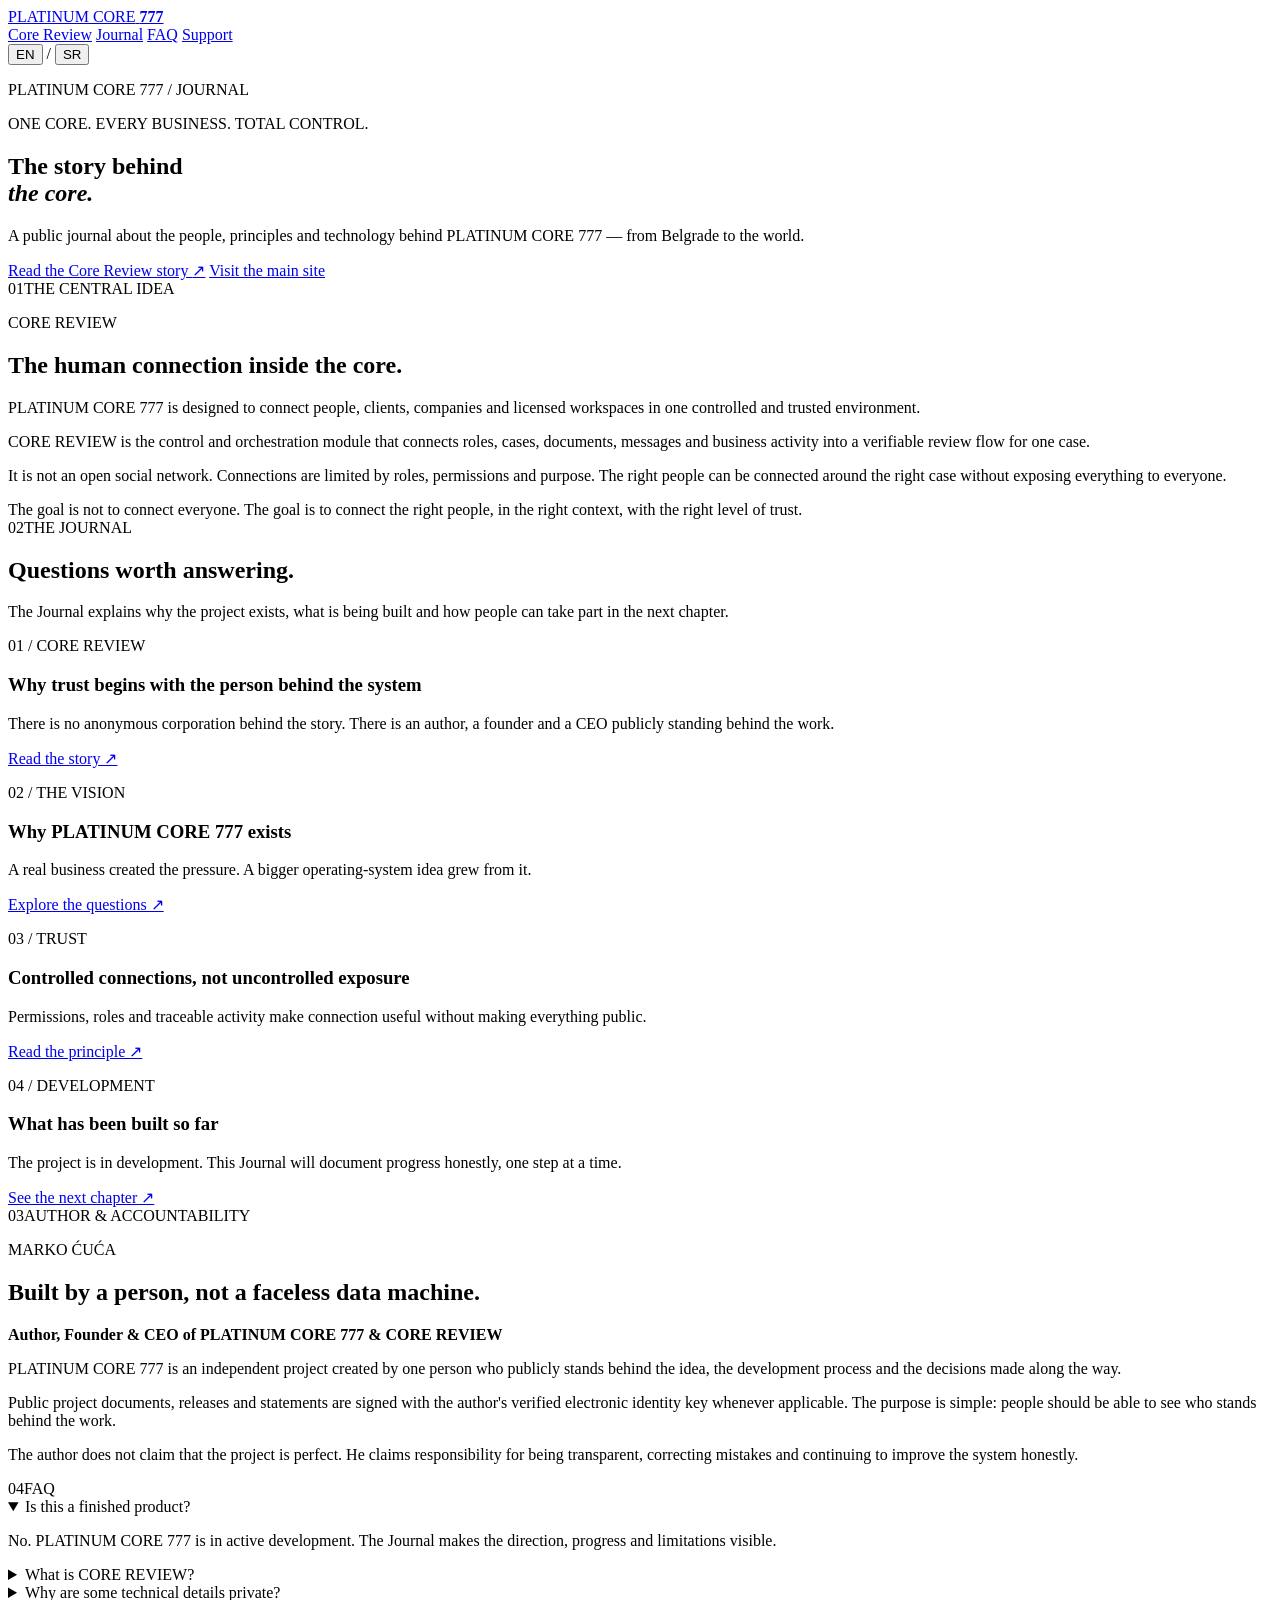
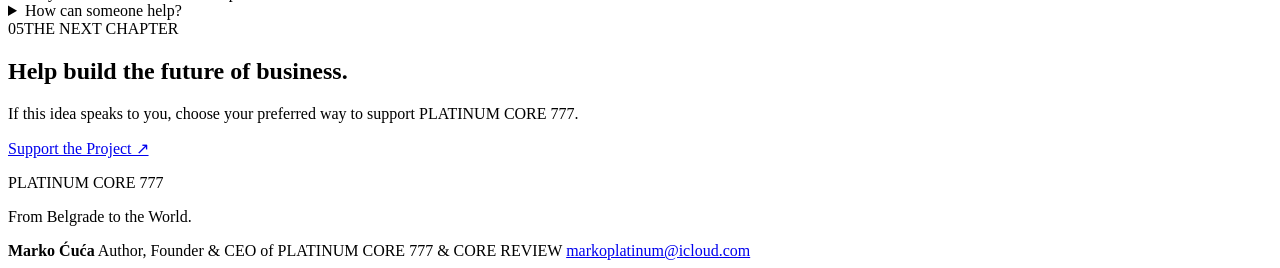
==== index.html @ 372819b1 "Create index.html" ====
<!doctype html>
<html lang="en">
  <head>
    <meta charset="UTF-8" />
    <meta name="viewport" content="width=device-width, initial-scale=1.0" />
    <meta name="theme-color" content="#06132f" />
    <meta name="description" content="The PLATINUM CORE 777 Journal — the story of CORE REVIEW, trusted connections and one independent author building a different kind of business software." />
    <title>PLATINUM CORE 777 Journal</title>
    <link rel="stylesheet" href="styles.css" />
    <script src="script.js" defer></script>
  </head>
  <body>
    <div class="grain" aria-hidden="true"></div>
    <header class="site-header">
      <a class="brand" href="https://platinumcore777.com/" aria-label="PLATINUM CORE 777 home">
        <span>PLATINUM CORE</span>
        <strong>777</strong>
      </a>
      <nav class="nav" aria-label="Journal navigation">
        <a href="#core-review" data-i18n="navCore">Core Review</a>
        <a href="#journal" data-i18n="navJournal">Journal</a>
        <a href="#faq" data-i18n="navFaq">FAQ</a>
        <a class="nav-support" href="https://platinumcore777.com/#support" data-i18n="navSupport">Support</a>
      </nav>
      <div class="language-switch" role="group" aria-label="Language">
        <button class="lang is-active" type="button" data-language="en" aria-pressed="true">EN</button>
        <span>/</span>
        <button class="lang" type="button" data-language="sr" aria-pressed="false">SR</button>
      </div>
    </header>

    <main>
      <section class="hero shell">
        <p class="eyebrow">PLATINUM CORE 777 / JOURNAL</p>
        <p class="status">ONE CORE. EVERY BUSINESS. TOTAL CONTROL.</p>
        <h1 data-i18n="heroTitle">The story behind<br /><em>the core.</em></h1>
        <p class="hero-copy" data-i18n="heroCopy">
          A public journal about the people, principles and technology behind PLATINUM CORE 777 — from Belgrade to the world.
        </p>
        <div class="hero-actions">
          <a class="button button-primary" href="#core-review" data-i18n="heroButton">Read the Core Review story <span>↗</span></a>
          <a class="button button-ghost" href="https://platinumcore777.com/" data-i18n="homeButton">Visit the main site</a>
        </div>
      </section>

      <section id="core-review" class="feature shell">
        <div class="section-label"><span>01</span><i></i><span data-i18n="featureLabel">THE CENTRAL IDEA</span></div>
        <div class="feature-grid">
          <div>
            <p class="kicker">CORE REVIEW</p>
            <h2 data-i18n="featureTitle">The human connection inside the core.</h2>
          </div>
          <div class="feature-copy" data-i18n-html="featureBody">
            <p>PLATINUM CORE 777 is designed to connect people, clients, companies and licensed workspaces in one controlled and trusted environment.</p>
            <p>CORE REVIEW is the control and orchestration module that connects roles, cases, documents, messages and business activity into a verifiable review flow for one case.</p>
            <p>It is not an open social network. Connections are limited by roles, permissions and purpose. The right people can be connected around the right case without exposing everything to everyone.</p>
          </div>
        </div>
        <div class="feature-quote" data-i18n="featureQuote">The goal is not to connect everyone. The goal is to connect the right people, in the right context, with the right level of trust.</div>
      </section>

      <section id="journal" class="journal shell">
        <div class="section-heading">
          <div class="section-label"><span>02</span><i></i><span data-i18n="journalLabel">THE JOURNAL</span></div>
          <h2 data-i18n="journalTitle">Questions worth answering.</h2>
          <p data-i18n="journalIntro">The Journal explains why the project exists, what is being built and how people can take part in the next chapter.</p>
        </div>
        <div class="article-grid">
          <article class="article-card article-card-featured">
            <p class="card-number">01 / CORE REVIEW</p>
            <h3 data-i18n="article1Title">Why trust begins with the person behind the system</h3>
            <p data-i18n="article1Copy">There is no anonymous corporation behind the story. There is an author, a founder and a CEO publicly standing behind the work.</p>
            <a href="#accountability" data-i18n="readArticle">Read the story ↗</a>
          </article>
          <article class="article-card">
            <p class="card-number">02 / THE VISION</p>
            <h3 data-i18n="article2Title">Why PLATINUM CORE 777 exists</h3>
            <p data-i18n="article2Copy">A real business created the pressure. A bigger operating-system idea grew from it.</p>
            <a href="#faq" data-i18n="readMore">Explore the questions ↗</a>
          </article>
          <article class="article-card">
            <p class="card-number">03 / TRUST</p>
            <h3 data-i18n="article3Title">Controlled connections, not uncontrolled exposure</h3>
            <p data-i18n="article3Copy">Permissions, roles and traceable activity make connection useful without making everything public.</p>
            <a href="#core-review" data-i18n="readMore">Read the principle ↗</a>
          </article>
          <article class="article-card">
            <p class="card-number">04 / DEVELOPMENT</p>
            <h3 data-i18n="article4Title">What has been built so far</h3>
            <p data-i18n="article4Copy">The project is in development. This Journal will document progress honestly, one step at a time.</p>
            <a href="#support" data-i18n="readMore">See the next chapter ↗</a>
          </article>
        </div>
      </section>

      <section id="accountability" class="accountability shell">
        <div class="section-label"><span>03</span><i></i><span data-i18n="accountabilityLabel">AUTHOR &amp; ACCOUNTABILITY</span></div>
        <div class="accountability-grid">
          <div>
            <p class="kicker">MARKO ĆUĆA</p>
            <h2 data-i18n="accountabilityTitle">Built by a person, not a faceless data machine.</h2>
          </div>
          <div class="accountability-copy" data-i18n-html="accountabilityBody">
            <p><strong>Author, Founder &amp; CEO of PLATINUM CORE 777 &amp; CORE REVIEW</strong></p>
            <p>PLATINUM CORE 777 is an independent project created by one person who publicly stands behind the idea, the development process and the decisions made along the way.</p>
            <p>Public project documents, releases and statements are signed with the author's verified electronic identity key whenever applicable. The purpose is simple: people should be able to see who stands behind the work.</p>
            <p>The author does not claim that the project is perfect. He claims responsibility for being transparent, correcting mistakes and continuing to improve the system honestly.</p>
          </div>
        </div>
      </section>

      <section id="faq" class="faq shell">
        <div class="section-label"><span>04</span><i></i><span>FAQ</span></div>
        <div class="faq-list">
          <details open><summary data-i18n="faq1Q">Is this a finished product?</summary><p data-i18n="faq1A">No. PLATINUM CORE 777 is in active development. The Journal makes the direction, progress and limitations visible.</p></details>
          <details><summary data-i18n="faq2Q">What is CORE REVIEW?</summary><p data-i18n="faq2A">CORE REVIEW is the control and orchestration module that connects people, roles, cases, documents, messages and evidence into a verifiable review flow.</p></details>
          <details><summary data-i18n="faq3Q">Why are some technical details private?</summary><p data-i18n="faq3A">The public story explains the purpose and principles. Sensitive architecture, code and security details are shared only when it is responsible to do so.</p></details>
          <details><summary data-i18n="faq4Q">How can someone help?</summary><p data-i18n="faq4A">People can share the story, offer technical or strategic support, suggest a pilot, contact the author or support the next stage of development.</p></details>
        </div>
      </section>

      <section id="support" class="support shell">
        <div class="support-panel">
          <div class="section-label"><span>05</span><i></i><span data-i18n="supportLabel">THE NEXT CHAPTER</span></div>
          <h2 data-i18n="supportTitle">Help build the future of business.</h2>
          <p data-i18n="supportCopy">If this idea speaks to you, choose your preferred way to support PLATINUM CORE 777.</p>
          <a class="button button-primary" href="https://platinumcore777.com/#support" data-i18n="supportButton">Support the Project ↗</a>
        </div>
      </section>
    </main>

    <footer class="footer shell">
      <div>
        <p class="footer-brand">PLATINUM CORE 777</p>
        <p data-i18n="footerLine">From Belgrade to the World.</p>
      </div>
      <div class="footer-author">
        <strong>Marko Ćuća</strong>
        <span>Author, Founder &amp; CEO of PLATINUM CORE 777 &amp; CORE REVIEW</span>
        <a href="mailto:markoplatinum@icloud.com">markoplatinum@icloud.com</a>
      </div>
    </footer>
  </body>
</html>
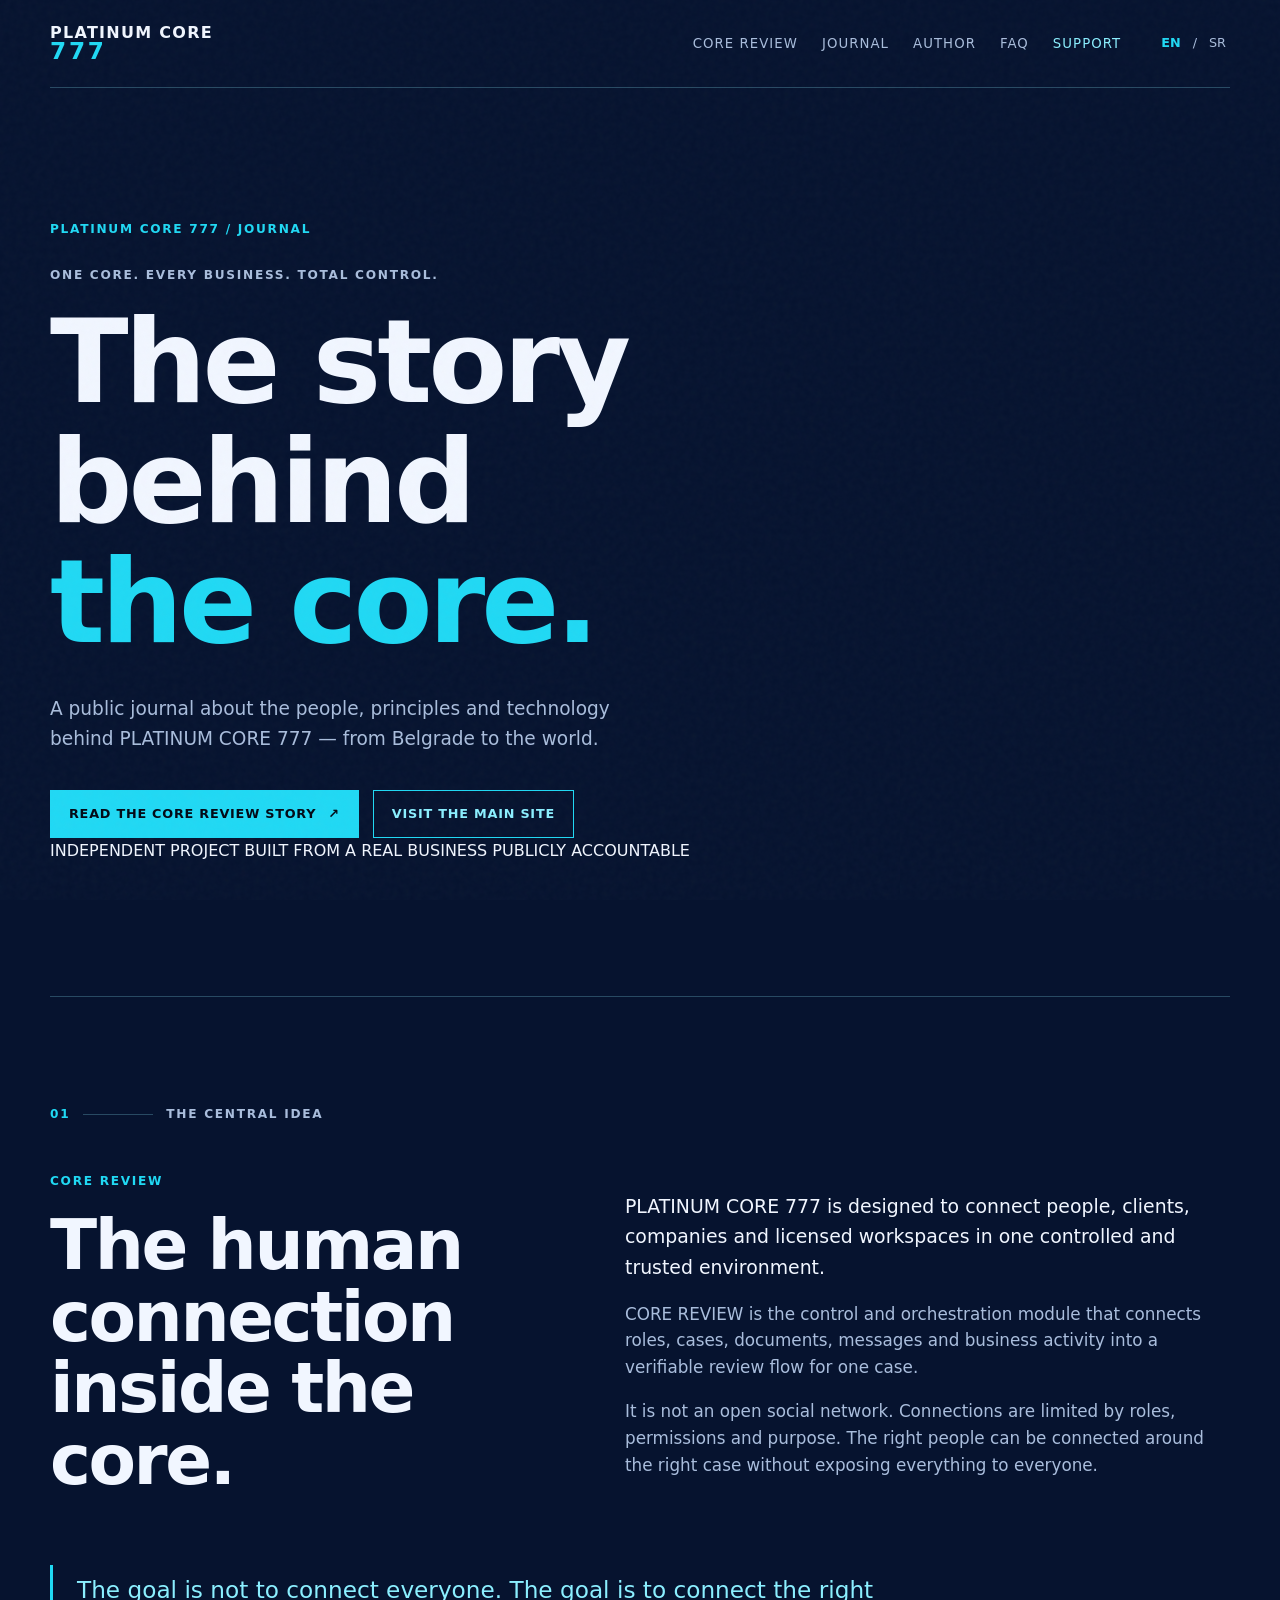
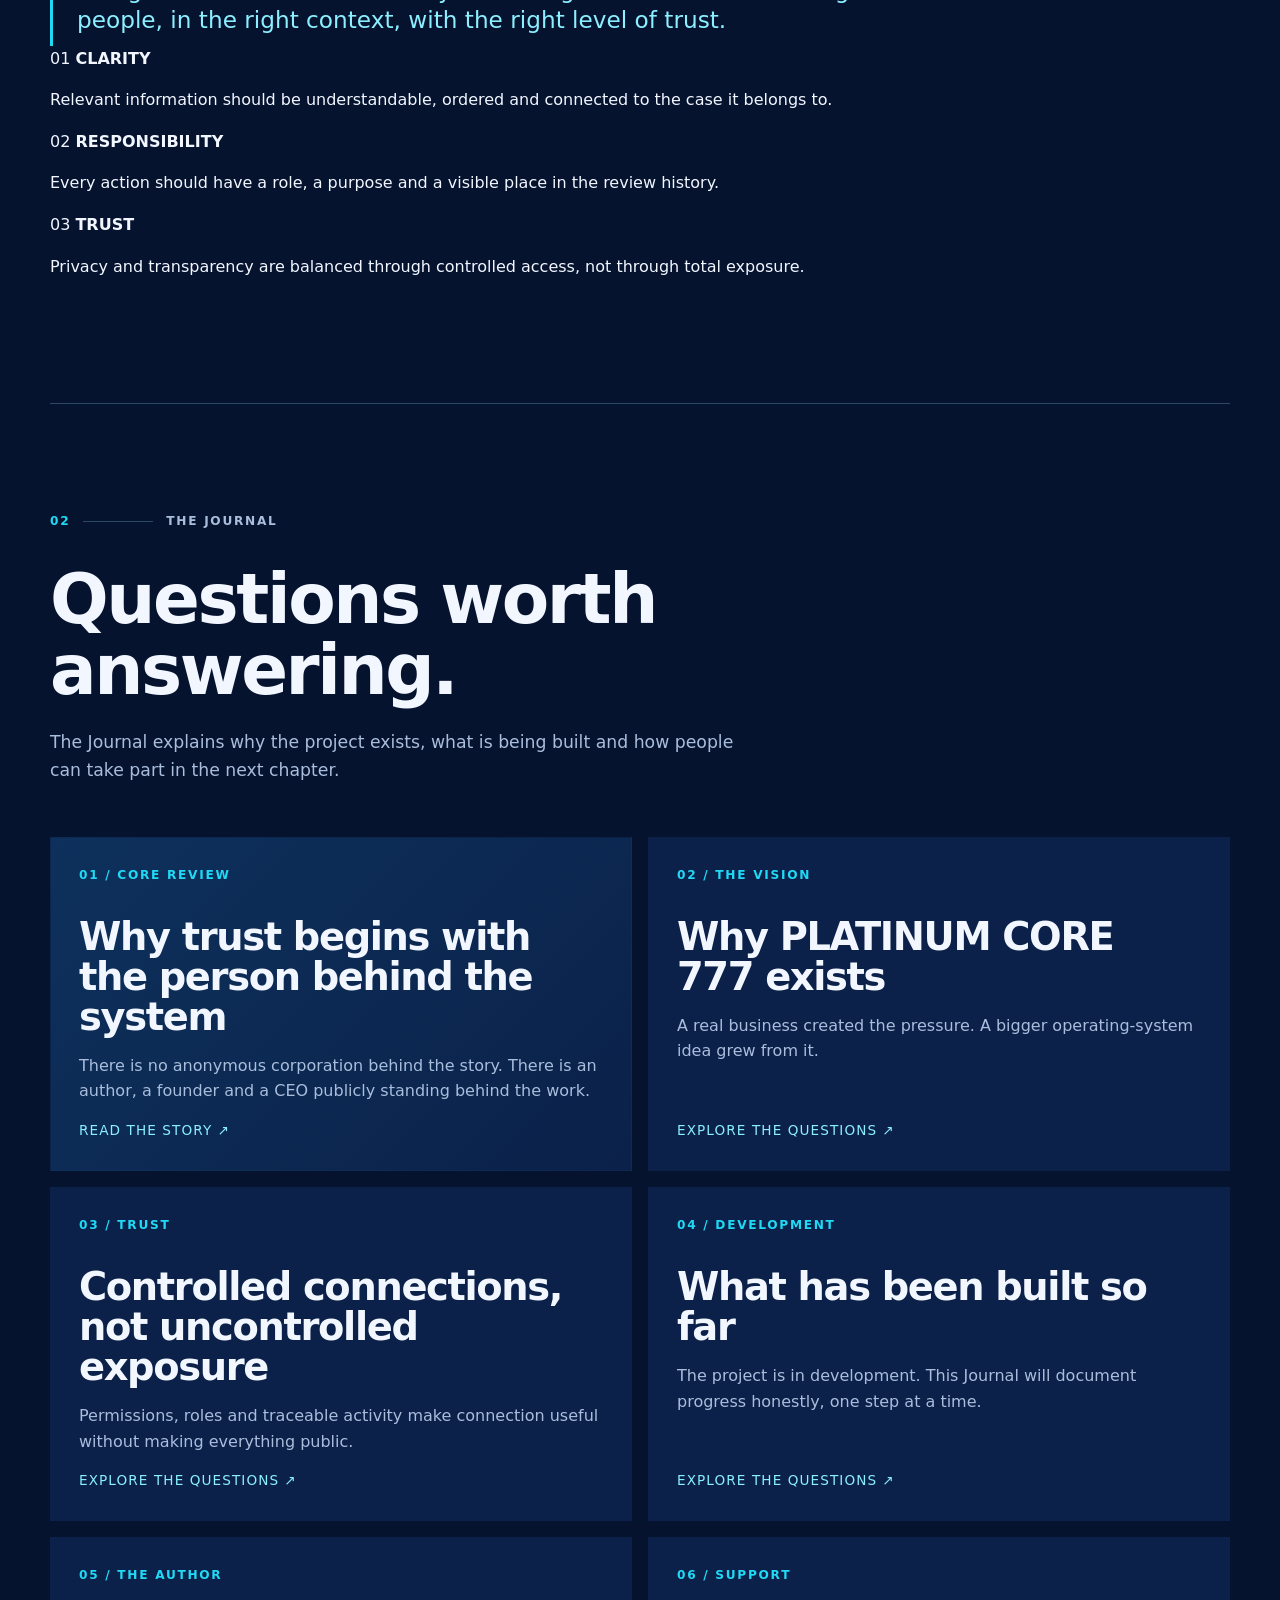
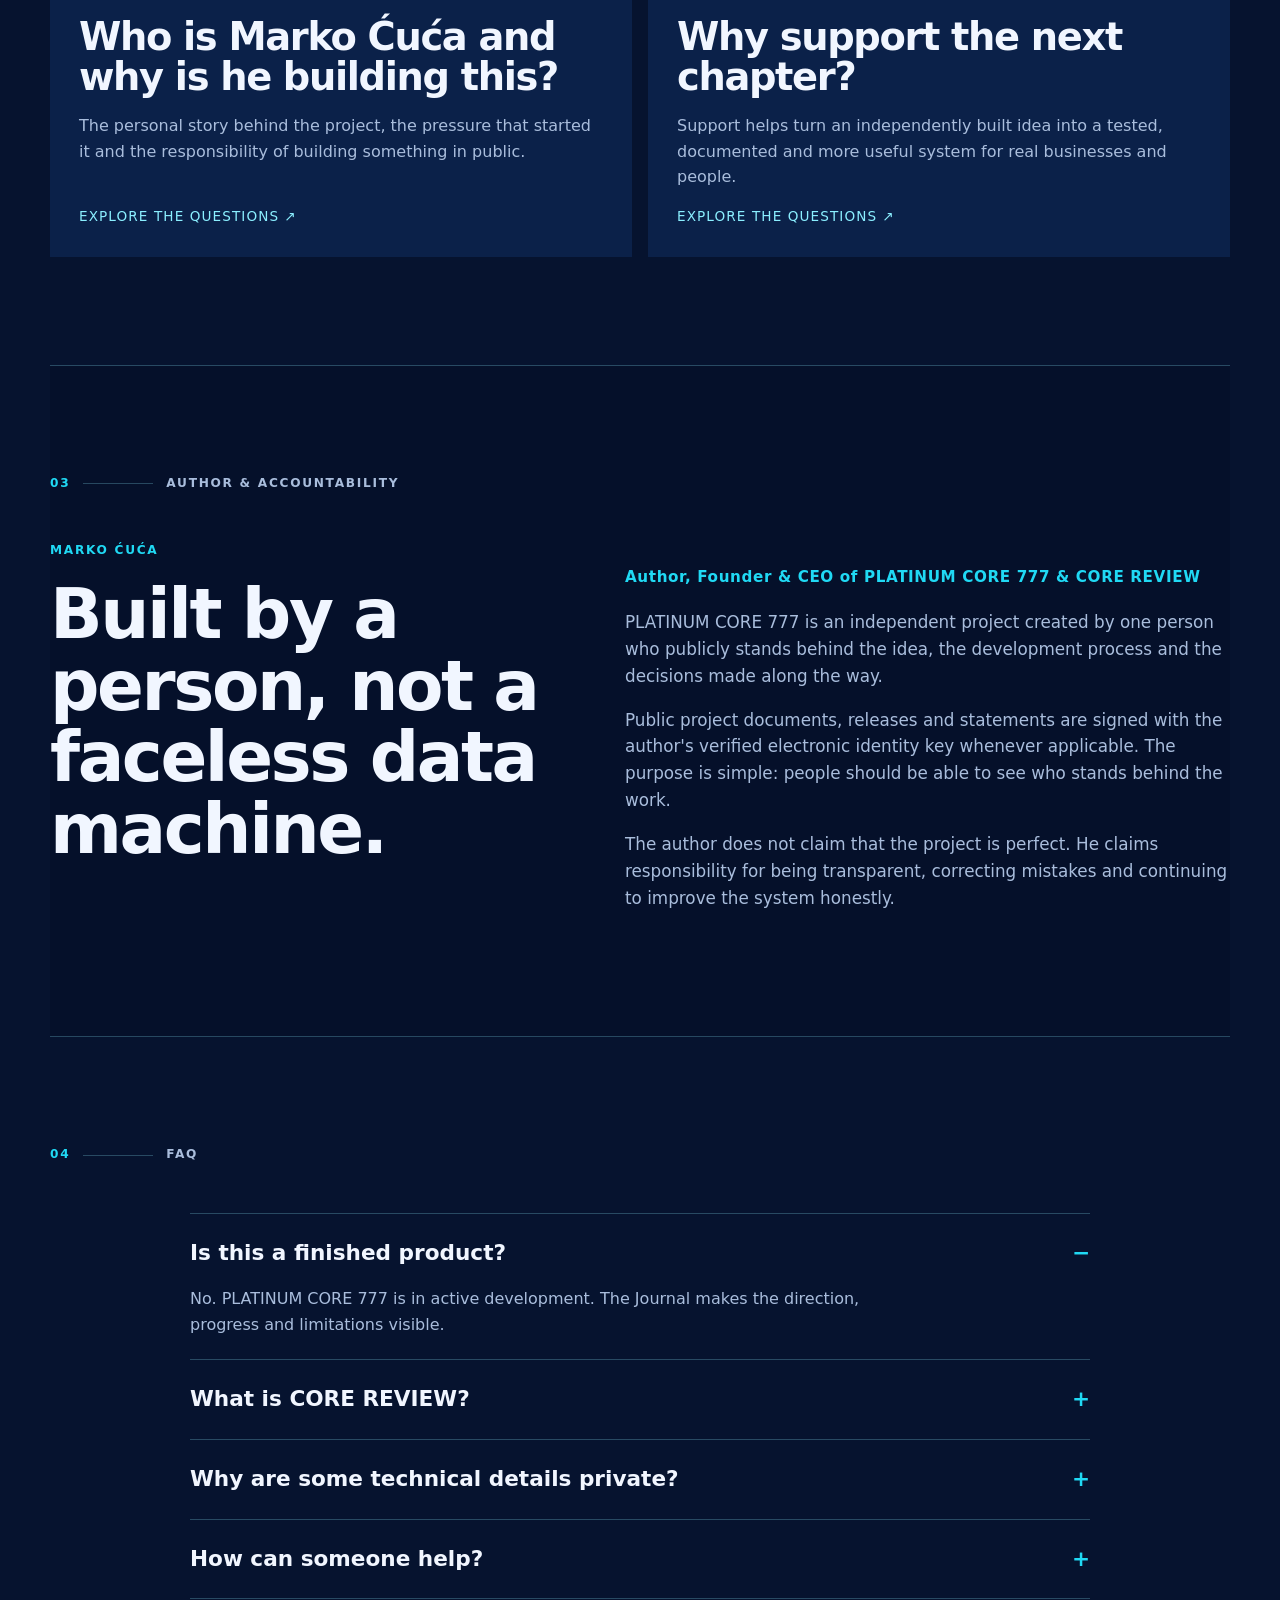
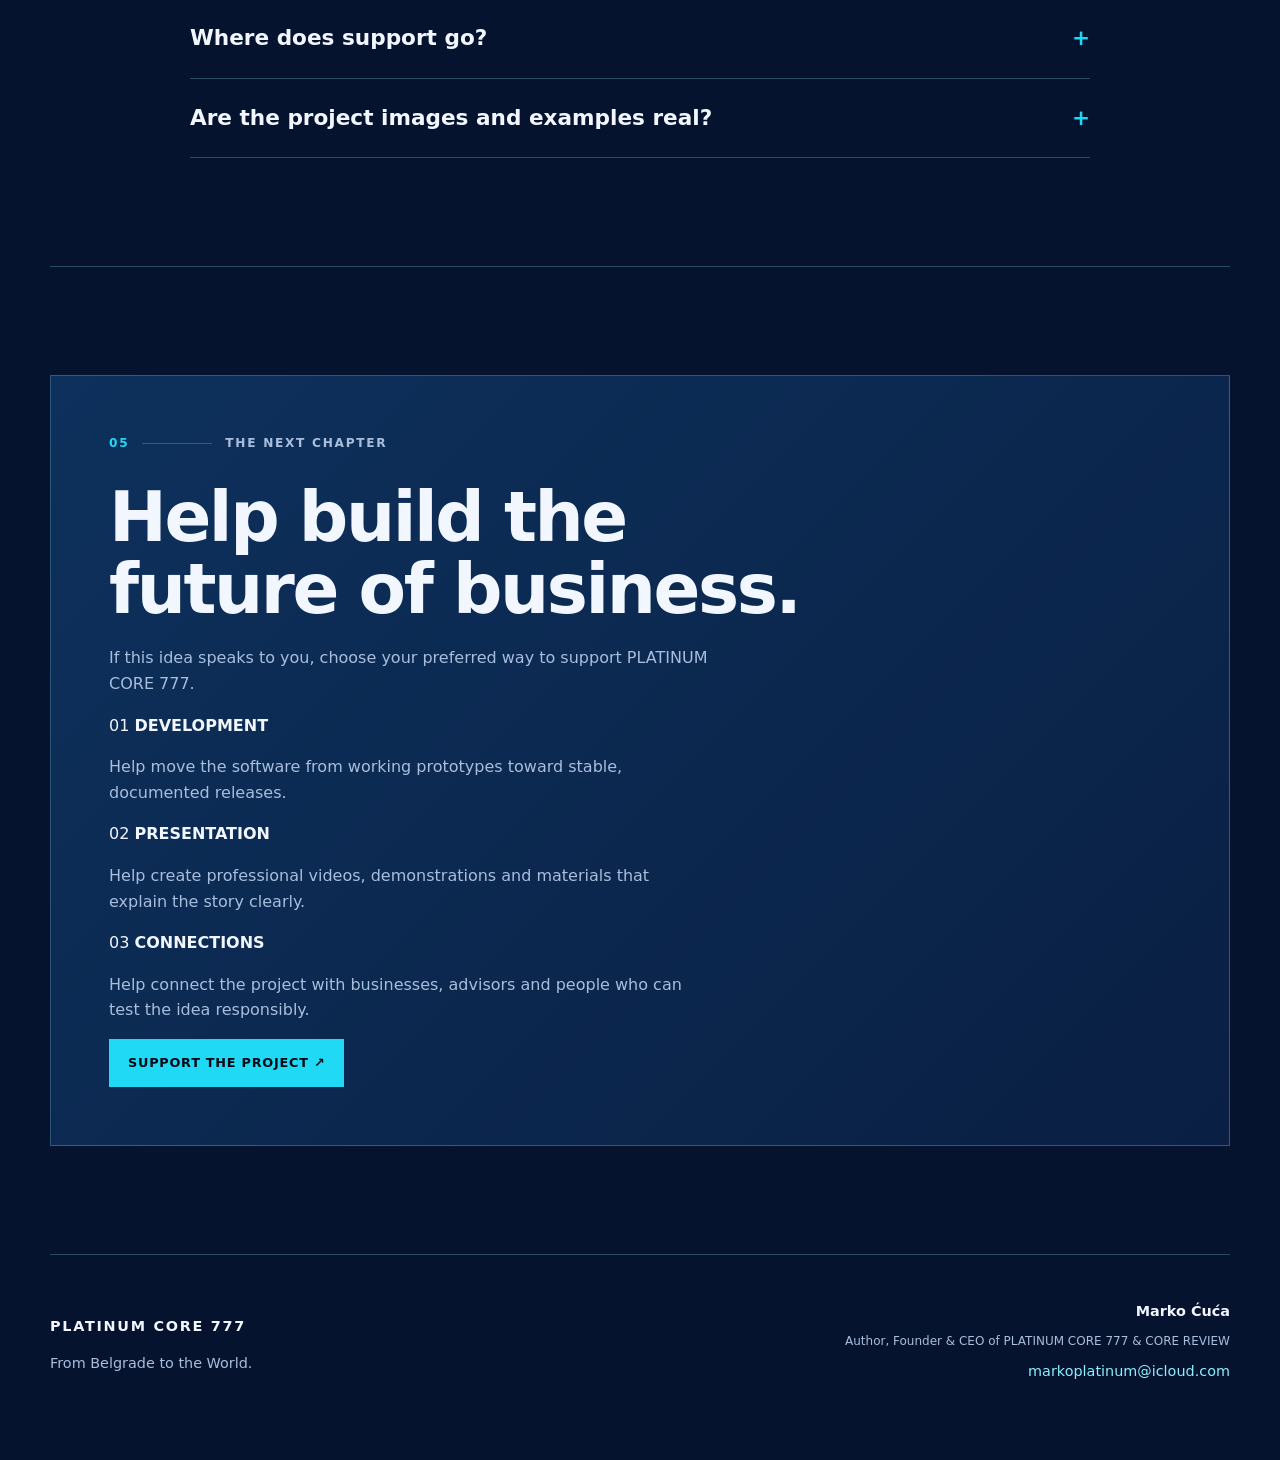
==== commit 11770cbc: "Expand Journal structure and project storytelling" ====
--- a/index.html
+++ b/index.html
@@ -19,6 +19,7 @@
       <nav class="nav" aria-label="Journal navigation">
         <a href="#core-review" data-i18n="navCore">Core Review</a>
         <a href="#journal" data-i18n="navJournal">Journal</a>
+        <a href="#accountability" data-i18n="navAuthor">Author</a>
         <a href="#faq" data-i18n="navFaq">FAQ</a>
         <a class="nav-support" href="https://platinumcore777.com/#support" data-i18n="navSupport">Support</a>
       </nav>
@@ -35,11 +36,16 @@
         <p class="status">ONE CORE. EVERY BUSINESS. TOTAL CONTROL.</p>
         <h1 data-i18n="heroTitle">The story behind<br /><em>the core.</em></h1>
         <p class="hero-copy" data-i18n="heroCopy">
-          A public journal about the people, principles and technology behind PLATINUM CORE 777 — from Belgrade to the world.
+          A public journal about the people, principles and technology behind PLATINUM CORE 777 — why CORE REVIEW exists, who stands behind it, what has been built and how the next chapter can be supported.
         </p>
         <div class="hero-actions">
           <a class="button button-primary" href="#core-review" data-i18n="heroButton">Read the Core Review story <span>↗</span></a>
           <a class="button button-ghost" href="https://platinumcore777.com/" data-i18n="homeButton">Visit the main site</a>
+        </div>
+        <div class="hero-facts" aria-label="Project facts">
+          <span data-i18n="heroFact1">INDEPENDENT PROJECT</span>
+          <span data-i18n="heroFact2">BUILT FROM A REAL BUSINESS</span>
+          <span data-i18n="heroFact3">PUBLICLY ACCOUNTABLE</span>
         </div>
       </section>
 
@@ -51,12 +57,30 @@
             <h2 data-i18n="featureTitle">The human connection inside the core.</h2>
           </div>
           <div class="feature-copy" data-i18n-html="featureBody">
-            <p>PLATINUM CORE 777 is designed to connect people, clients, companies and licensed workspaces in one controlled and trusted environment.</p>
-            <p>CORE REVIEW is the control and orchestration module that connects roles, cases, documents, messages and business activity into a verifiable review flow for one case.</p>
-            <p>It is not an open social network. Connections are limited by roles, permissions and purpose. The right people can be connected around the right case without exposing everything to everyone.</p>
+            <p>PLATINUM CORE 777 is a modular business operating-system concept designed to connect people, clients, companies and licensed workspaces in one controlled and trusted environment.</p>
+            <p>CORE REVIEW is the control and orchestration layer inside that idea. It brings the people, roles, case history, documents, messages, decisions and business activity belonging to one matter into a structured review flow.</p>
+            <p>The purpose is practical: reduce scattered information, make responsibility visible, protect sensitive access and give the right people a shared understanding of what is happening.</p>
+            <p>It is not an open social network and it is not built around exposing everything to everyone. Connections are limited by role, permission and purpose, so trust can grow from context instead of guesswork.</p>
           </div>
         </div>
         <div class="feature-quote" data-i18n="featureQuote">The goal is not to connect everyone. The goal is to connect the right people, in the right context, with the right level of trust.</div>
+        <div class="principles-grid">
+          <article class="principle-card">
+            <span>01</span>
+            <strong data-i18n="principle1Title">CLARITY</strong>
+            <p data-i18n="principle1Copy">Relevant information should be understandable, ordered and connected to the case it belongs to.</p>
+          </article>
+          <article class="principle-card">
+            <span>02</span>
+            <strong data-i18n="principle2Title">RESPONSIBILITY</strong>
+            <p data-i18n="principle2Copy">Every action should have a role, a purpose and a visible place in the review history.</p>
+          </article>
+          <article class="principle-card">
+            <span>03</span>
+            <strong data-i18n="principle3Title">TRUST</strong>
+            <p data-i18n="principle3Copy">Privacy and transparency are balanced through controlled access, not through total exposure.</p>
+          </article>
+        </div>
       </section>
 
       <section id="journal" class="journal shell">
@@ -75,20 +99,32 @@
           <article class="article-card">
             <p class="card-number">02 / THE VISION</p>
             <h3 data-i18n="article2Title">Why PLATINUM CORE 777 exists</h3>
-            <p data-i18n="article2Copy">A real business created the pressure. A bigger operating-system idea grew from it.</p>
-            <a href="#faq" data-i18n="readMore">Explore the questions ↗</a>
+            <p data-i18n="article2Copy">A real business created the pressure. A bigger operating-system idea grew from it and is now being developed step by step.</p>
+            <a href="#core-review" data-i18n="readMore">Explore the questions ↗</a>
           </article>
           <article class="article-card">
             <p class="card-number">03 / TRUST</p>
             <h3 data-i18n="article3Title">Controlled connections, not uncontrolled exposure</h3>
-            <p data-i18n="article3Copy">Permissions, roles and traceable activity make connection useful without making everything public.</p>
+            <p data-i18n="article3Copy">Permissions, roles and traceable activity make connection useful without making everything public or careless.</p>
             <a href="#core-review" data-i18n="readMore">Read the principle ↗</a>
           </article>
           <article class="article-card">
             <p class="card-number">04 / DEVELOPMENT</p>
             <h3 data-i18n="article4Title">What has been built so far</h3>
-            <p data-i18n="article4Copy">The project is in development. This Journal will document progress honestly, one step at a time.</p>
+            <p data-i18n="article4Copy">The project is in active development. This Journal records the direction, prototypes, lessons and next decisions honestly.</p>
             <a href="#support" data-i18n="readMore">See the next chapter ↗</a>
+          </article>
+          <article class="article-card">
+            <p class="card-number">05 / THE AUTHOR</p>
+            <h3 data-i18n="article5Title">Who is Marko Ćuća and why is he building this?</h3>
+            <p data-i18n="article5Copy">The personal story behind the project, the pressure that started it and the responsibility of building something in public.</p>
+            <a href="#accountability" data-i18n="readMore">Meet the author ↗</a>
+          </article>
+          <article class="article-card">
+            <p class="card-number">06 / SUPPORT</p>
+            <h3 data-i18n="article6Title">Why support the next chapter?</h3>
+            <p data-i18n="article6Copy">Support helps turn an independently built idea into a tested, documented and more useful system for real businesses and people.</p>
+            <a href="#support" data-i18n="readMore">See how to help ↗</a>
           </article>
         </div>
       </section>
@@ -102,8 +138,9 @@
           </div>
           <div class="accountability-copy" data-i18n-html="accountabilityBody">
             <p><strong>Author, Founder &amp; CEO of PLATINUM CORE 777 &amp; CORE REVIEW</strong></p>
-            <p>PLATINUM CORE 777 is an independent project created by one person who publicly stands behind the idea, the development process and the decisions made along the way.</p>
-            <p>Public project documents, releases and statements are signed with the author's verified electronic identity key whenever applicable. The purpose is simple: people should be able to see who stands behind the work.</p>
+            <p>PLATINUM CORE 777 is an independent project created by Marko Ćuća from Belgrade. It began with the pressure of a real business, real operational problems and the need to find a clearer way to organize people, work and responsibility.</p>
+            <p>The project is not presented as the work of a large anonymous corporation. The author is visible, reachable and publicly connected to the idea, the development process, the mistakes and the decisions made along the way.</p>
+            <p>Public documents, releases and statements are signed with the author's verified electronic identity key whenever applicable. That is part of the principle: people should be able to see who stands behind the work and how seriously that responsibility is taken.</p>
             <p>The author does not claim that the project is perfect. He claims responsibility for being transparent, correcting mistakes and continuing to improve the system honestly.</p>
           </div>
         </div>
@@ -116,6 +153,8 @@
           <details><summary data-i18n="faq2Q">What is CORE REVIEW?</summary><p data-i18n="faq2A">CORE REVIEW is the control and orchestration module that connects people, roles, cases, documents, messages and evidence into a verifiable review flow.</p></details>
           <details><summary data-i18n="faq3Q">Why are some technical details private?</summary><p data-i18n="faq3A">The public story explains the purpose and principles. Sensitive architecture, code and security details are shared only when it is responsible to do so.</p></details>
           <details><summary data-i18n="faq4Q">How can someone help?</summary><p data-i18n="faq4A">People can share the story, offer technical or strategic support, suggest a pilot, contact the author or support the next stage of development.</p></details>
+          <details><summary data-i18n="faq5Q">Where does support go?</summary><p data-i18n="faq5A">Support is intended for development time, testing, documentation, professional presentation materials, infrastructure and the practical work required to move the project from prototypes toward reliable releases.</p></details>
+          <details><summary data-i18n="faq6Q">Are the project images and examples real?</summary><p data-i18n="faq6A">The project story is based on real work and a real business. Some early presentation images are AI visualisations used to communicate the idea while resources for professional production are still being built.</p></details>
         </div>
       </section>
 
@@ -123,7 +162,24 @@
         <div class="support-panel">
           <div class="section-label"><span>05</span><i></i><span data-i18n="supportLabel">THE NEXT CHAPTER</span></div>
           <h2 data-i18n="supportTitle">Help build the future of business.</h2>
-          <p data-i18n="supportCopy">If this idea speaks to you, choose your preferred way to support PLATINUM CORE 777.</p>
+          <p data-i18n="supportCopy">If this idea speaks to you, support does not have to mean only money. It can be a conversation, a useful introduction, a pilot opportunity, technical knowledge, strategic advice or help sharing the story with the right people.</p>
+          <div class="support-grid">
+            <div class="support-point">
+              <span>01</span>
+              <strong data-i18n="supportPoint1Title">DEVELOPMENT</strong>
+              <p data-i18n="supportPoint1Copy">Help move the software from working prototypes toward stable, documented releases.</p>
+            </div>
+            <div class="support-point">
+              <span>02</span>
+              <strong data-i18n="supportPoint2Title">PRESENTATION</strong>
+              <p data-i18n="supportPoint2Copy">Help create professional videos, demonstrations and materials that explain the story clearly.</p>
+            </div>
+            <div class="support-point">
+              <span>03</span>
+              <strong data-i18n="supportPoint3Title">CONNECTIONS</strong>
+              <p data-i18n="supportPoint3Copy">Help connect the project with businesses, advisors and people who can test the idea responsibly.</p>
+            </div>
+          </div>
           <a class="button button-primary" href="https://platinumcore777.com/#support" data-i18n="supportButton">Support the Project ↗</a>
         </div>
       </section>
--- a/styles.css
+++ b/styles.css
@@ -0,0 +1,93 @@
+:root {
+  --navy: #06132f;
+  --navy-deep: #020916;
+  --panel: #0b2149;
+  --panel-soft: #0d2854;
+  --cyan: #20d9f4;
+  --cyan-soft: #8befff;
+  --text: #f1f6ff;
+  --muted: #a9bddc;
+  --line: rgba(139, 239, 255, 0.25);
+  --pink: #f06cff;
+}
+
+* { box-sizing: border-box; }
+html { scroll-behavior: smooth; }
+body { margin: 0; color: var(--text); background: var(--navy); font-family: Inter, ui-sans-serif, system-ui, -apple-system, BlinkMacSystemFont, "Segoe UI", sans-serif; line-height: 1.6; }
+a { color: inherit; text-decoration: none; }
+.grain { position: fixed; inset: 0; pointer-events: none; opacity: .06; background-image: url("data:image/svg+xml,%3Csvg viewBox='0 0 180 180' xmlns='http://www.w3.org/2000/svg'%3E%3Cfilter id='n'%3E%3CfeTurbulence type='fractalNoise' baseFrequency='.8' numOctaves='3' stitchTiles='stitch'/%3E%3C/filter%3E%3Crect width='100%25' height='100%25' filter='url(%23n)' opacity='.5'/%3E%3C/svg%3E"); }
+.shell { width: min(1180px, calc(100% - 56px)); margin: 0 auto; }
+.site-header { width: min(1180px, calc(100% - 56px)); margin: 0 auto; min-height: 88px; display: flex; align-items: center; gap: 28px; border-bottom: 1px solid var(--line); }
+.brand { display: grid; line-height: .95; font-size: 1rem; letter-spacing: .08em; font-weight: 800; min-width: 190px; }
+.brand strong { color: var(--cyan); font-size: 1.45rem; letter-spacing: .12em; }
+.nav { display: flex; align-items: center; gap: 24px; margin-left: auto; color: var(--muted); font-size: .83rem; text-transform: uppercase; letter-spacing: .08em; }
+.nav a:hover, .footer a:hover, .article-card a:hover { color: var(--cyan); }
+.nav-support { color: var(--cyan-soft); }
+.language-switch { display: flex; align-items: center; gap: 8px; color: var(--muted); font-size: .8rem; margin-left: 8px; }
+.lang { border: 0; background: transparent; color: var(--muted); cursor: pointer; padding: 4px; font: inherit; }
+.lang.is-active { color: var(--cyan); font-weight: 700; }
+.hero { padding: 120px 0 132px; border-bottom: 1px solid var(--line); }
+.eyebrow, .status, .kicker, .card-number, .section-label { font-size: .76rem; letter-spacing: .14em; text-transform: uppercase; color: var(--cyan); font-weight: 700; }
+.status { color: var(--muted); margin-top: 26px; }
+h1, h2, h3 { line-height: 1.04; margin: 0; letter-spacing: -.035em; }
+h1 { font-size: clamp(3.5rem, 9vw, 7.7rem); max-width: 850px; margin-top: 18px; }
+h1 em { color: var(--cyan); font-style: normal; }
+.hero-copy { max-width: 610px; color: var(--muted); font-size: 1.16rem; margin: 32px 0 0; }
+.hero-actions { display: flex; flex-wrap: wrap; gap: 14px; margin-top: 36px; }
+.button { display: inline-flex; align-items: center; gap: 12px; padding: 13px 18px; border: 1px solid var(--cyan); font-size: .8rem; font-weight: 800; letter-spacing: .06em; text-transform: uppercase; transition: .2s ease; }
+.button-primary { color: var(--navy-deep); background: var(--cyan); }
+.button-primary:hover { background: var(--cyan-soft); }
+.button-ghost { color: var(--cyan-soft); }
+.button-ghost:hover { background: rgba(32, 217, 244, .1); }
+.section-label { display: flex; align-items: center; gap: 13px; color: var(--muted); }
+.section-label span:first-child { color: var(--cyan); }
+.section-label i { display: block; width: 70px; height: 1px; background: var(--line); }
+.feature, .journal, .accountability, .faq, .support { padding: 108px 0; border-bottom: 1px solid var(--line); }
+.feature-grid, .accountability-grid { display: grid; grid-template-columns: minmax(280px, .9fr) minmax(320px, 1.1fr); gap: 80px; margin-top: 48px; }
+.kicker { margin: 0 0 18px; }
+h2 { font-size: clamp(2.4rem, 5.4vw, 5.2rem); }
+.feature-copy, .accountability-copy { color: var(--muted); font-size: 1.05rem; }
+.feature-copy p:first-child, .accountability-copy p:first-child { color: var(--text); font-size: 1.18rem; }
+.feature-quote { border-left: 3px solid var(--cyan); color: var(--cyan-soft); max-width: 850px; margin-top: 68px; padding: 10px 0 10px 24px; font-size: 1.45rem; line-height: 1.3; }
+.section-heading { max-width: 700px; }
+.section-heading h2 { margin-top: 32px; }
+.section-heading p { color: var(--muted); font-size: 1.08rem; margin-top: 22px; }
+.article-grid { display: grid; grid-template-columns: repeat(2, 1fr); gap: 16px; margin-top: 52px; }
+.article-card { min-height: 260px; padding: 28px; background: var(--panel); border: 1px solid transparent; display: flex; flex-direction: column; }
+.article-card:hover { border-color: var(--line); }
+.article-card-featured { background: linear-gradient(135deg, #0d315c, #0b2149); }
+.card-number { color: var(--cyan); margin: 0 0 32px; }
+.article-card h3 { font-size: clamp(1.65rem, 3vw, 2.6rem); max-width: 500px; }
+.article-card p:not(.card-number) { color: var(--muted); max-width: 520px; }
+.article-card a { color: var(--cyan-soft); margin-top: auto; font-size: .85rem; text-transform: uppercase; letter-spacing: .08em; }
+.accountability { background: rgba(1, 8, 22, .2); }
+.accountability-copy strong { color: var(--cyan); font-size: .95rem; letter-spacing: .04em; }
+.faq-list { max-width: 900px; margin: 48px auto 0; }
+details { border-top: 1px solid var(--line); padding: 22px 0; }
+details:last-child { border-bottom: 1px solid var(--line); }
+summary { cursor: pointer; font-size: 1.35rem; font-weight: 700; list-style: none; display: flex; justify-content: space-between; gap: 24px; }
+summary::after { content: "+"; color: var(--cyan); }
+details[open] summary::after { content: "−"; }
+details p { color: var(--muted); max-width: 720px; margin-bottom: 0; }
+.support-panel { padding: 58px; background: linear-gradient(135deg, #0d315c, #0a1f43); border: 1px solid var(--line); }
+.support-panel h2 { max-width: 720px; margin: 28px 0 20px; }
+.support-panel p { color: var(--muted); max-width: 600px; }
+.footer { display: flex; justify-content: space-between; gap: 32px; padding: 45px 0 70px; color: var(--muted); font-size: .9rem; }
+.footer-brand { color: var(--text); letter-spacing: .12em; font-weight: 800; }
+.footer-author { display: grid; gap: 2px; text-align: right; }
+.footer-author strong { color: var(--text); }
+.footer-author span { font-size: .75rem; }
+.footer-author a { color: var(--cyan-soft); }
+
+@media (max-width: 800px) {
+  .shell, .site-header { width: min(100% - 32px, 680px); }
+  .site-header { flex-wrap: wrap; padding: 20px 0; gap: 16px; }
+  .nav { order: 3; width: 100%; margin-left: 0; overflow-x: auto; gap: 18px; }
+  .language-switch { margin-left: auto; }
+  .hero { padding: 80px 0 92px; }
+  .feature-grid, .accountability-grid { grid-template-columns: 1fr; gap: 30px; }
+  .article-grid { grid-template-columns: 1fr; }
+  .support-panel { padding: 30px 24px; }
+  .footer { display: grid; }
+  .footer-author { text-align: left; }
+}
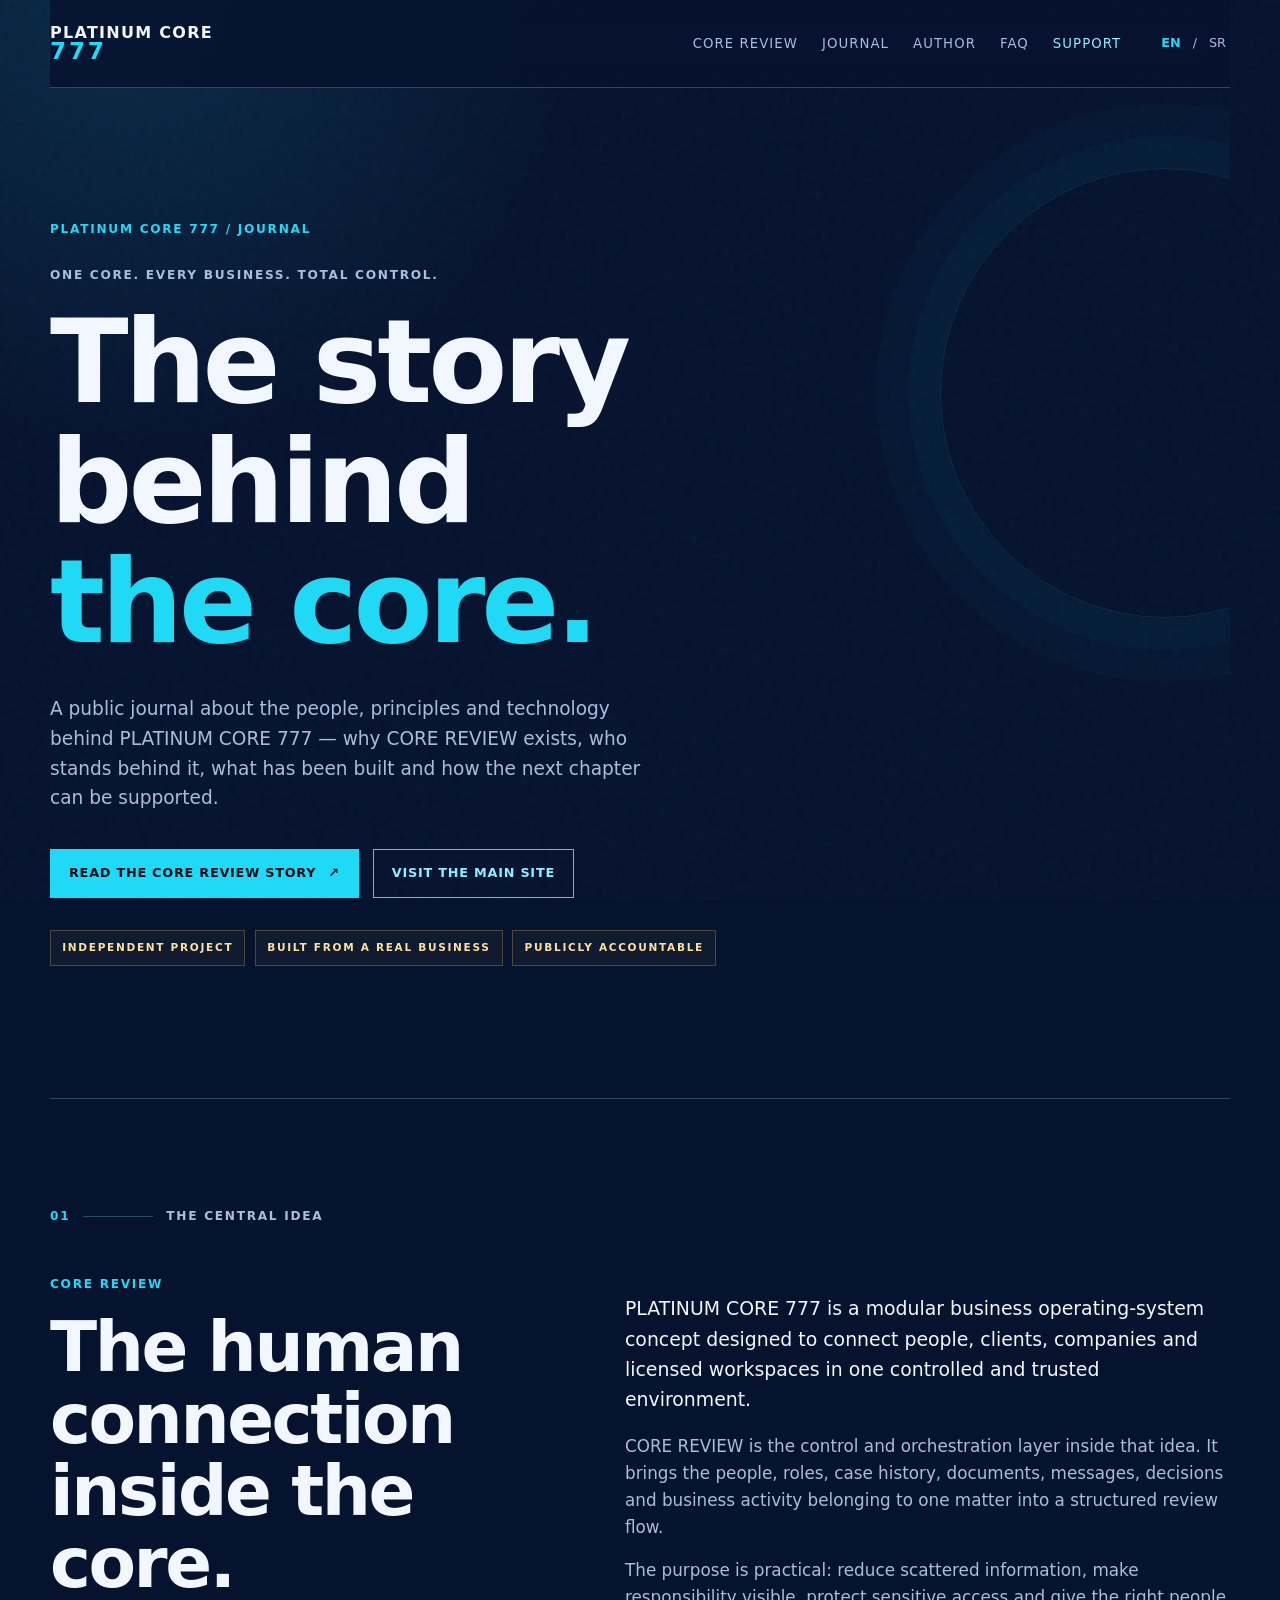
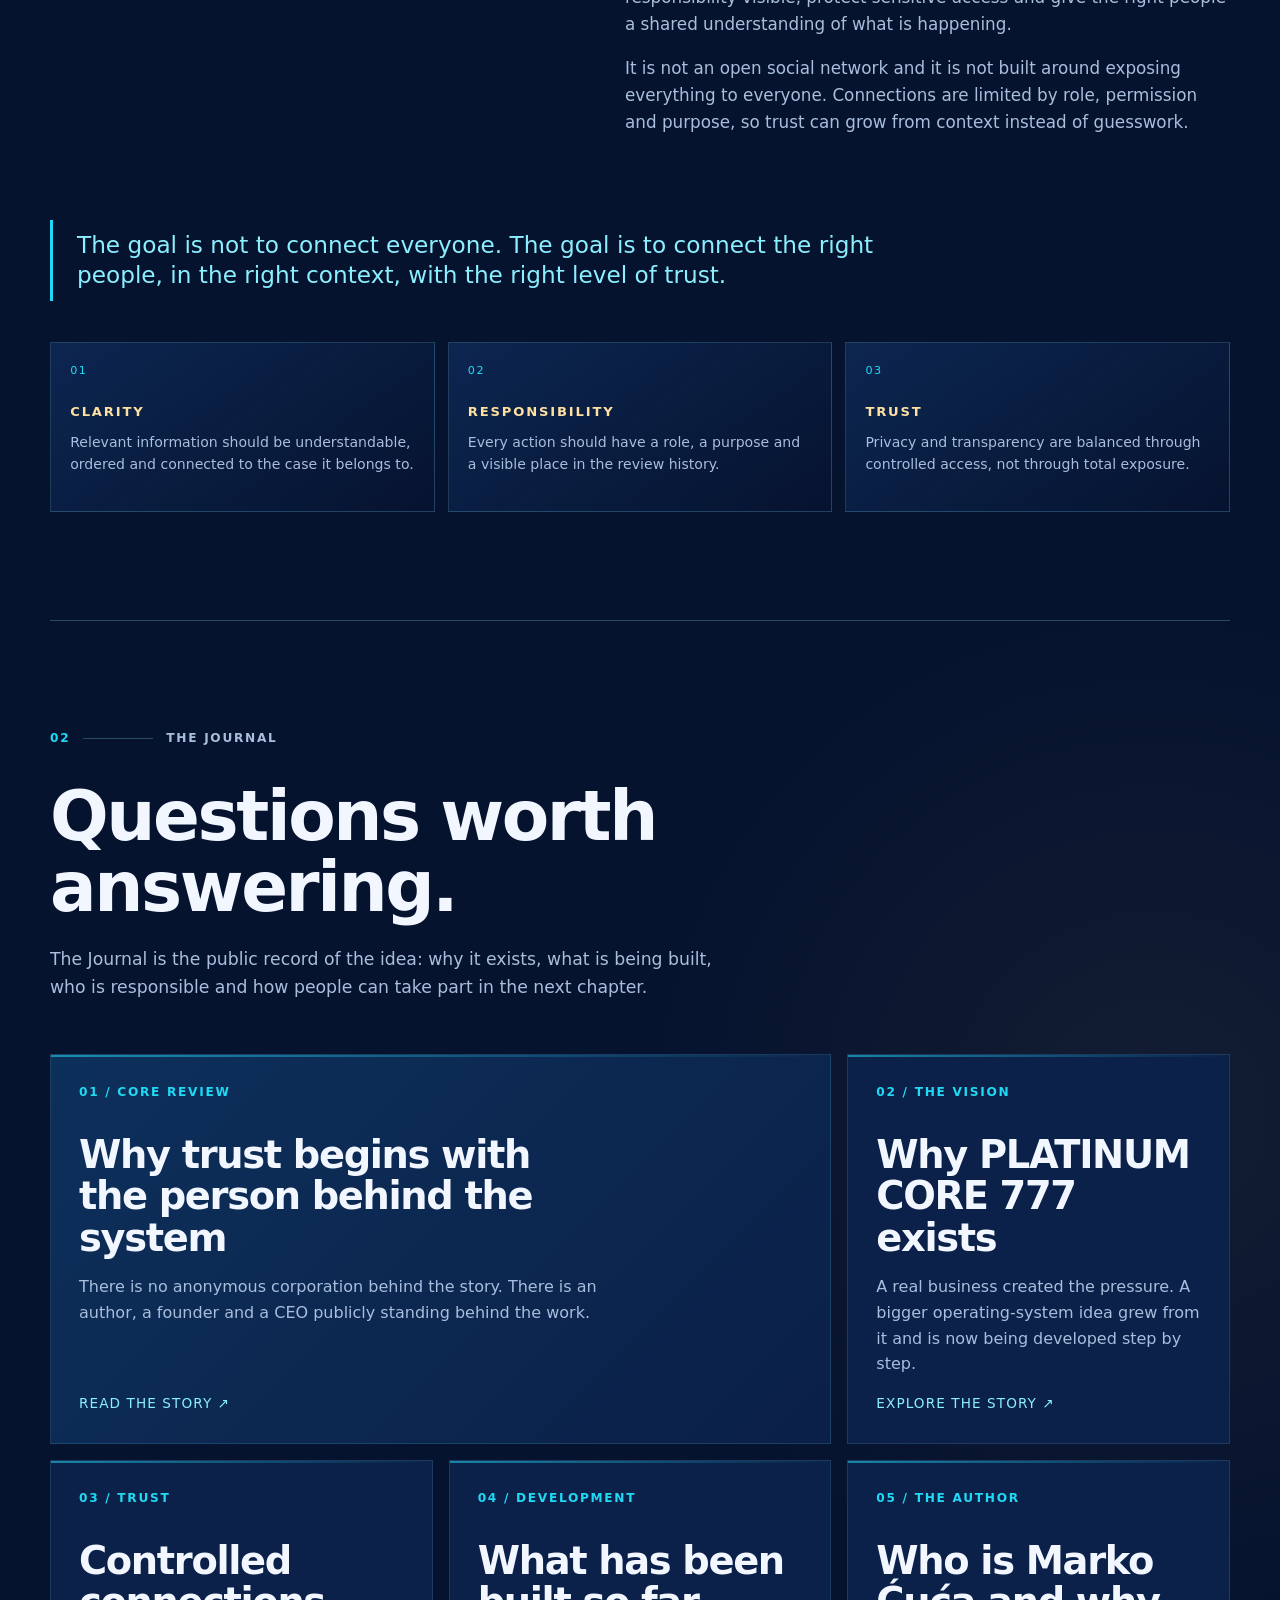
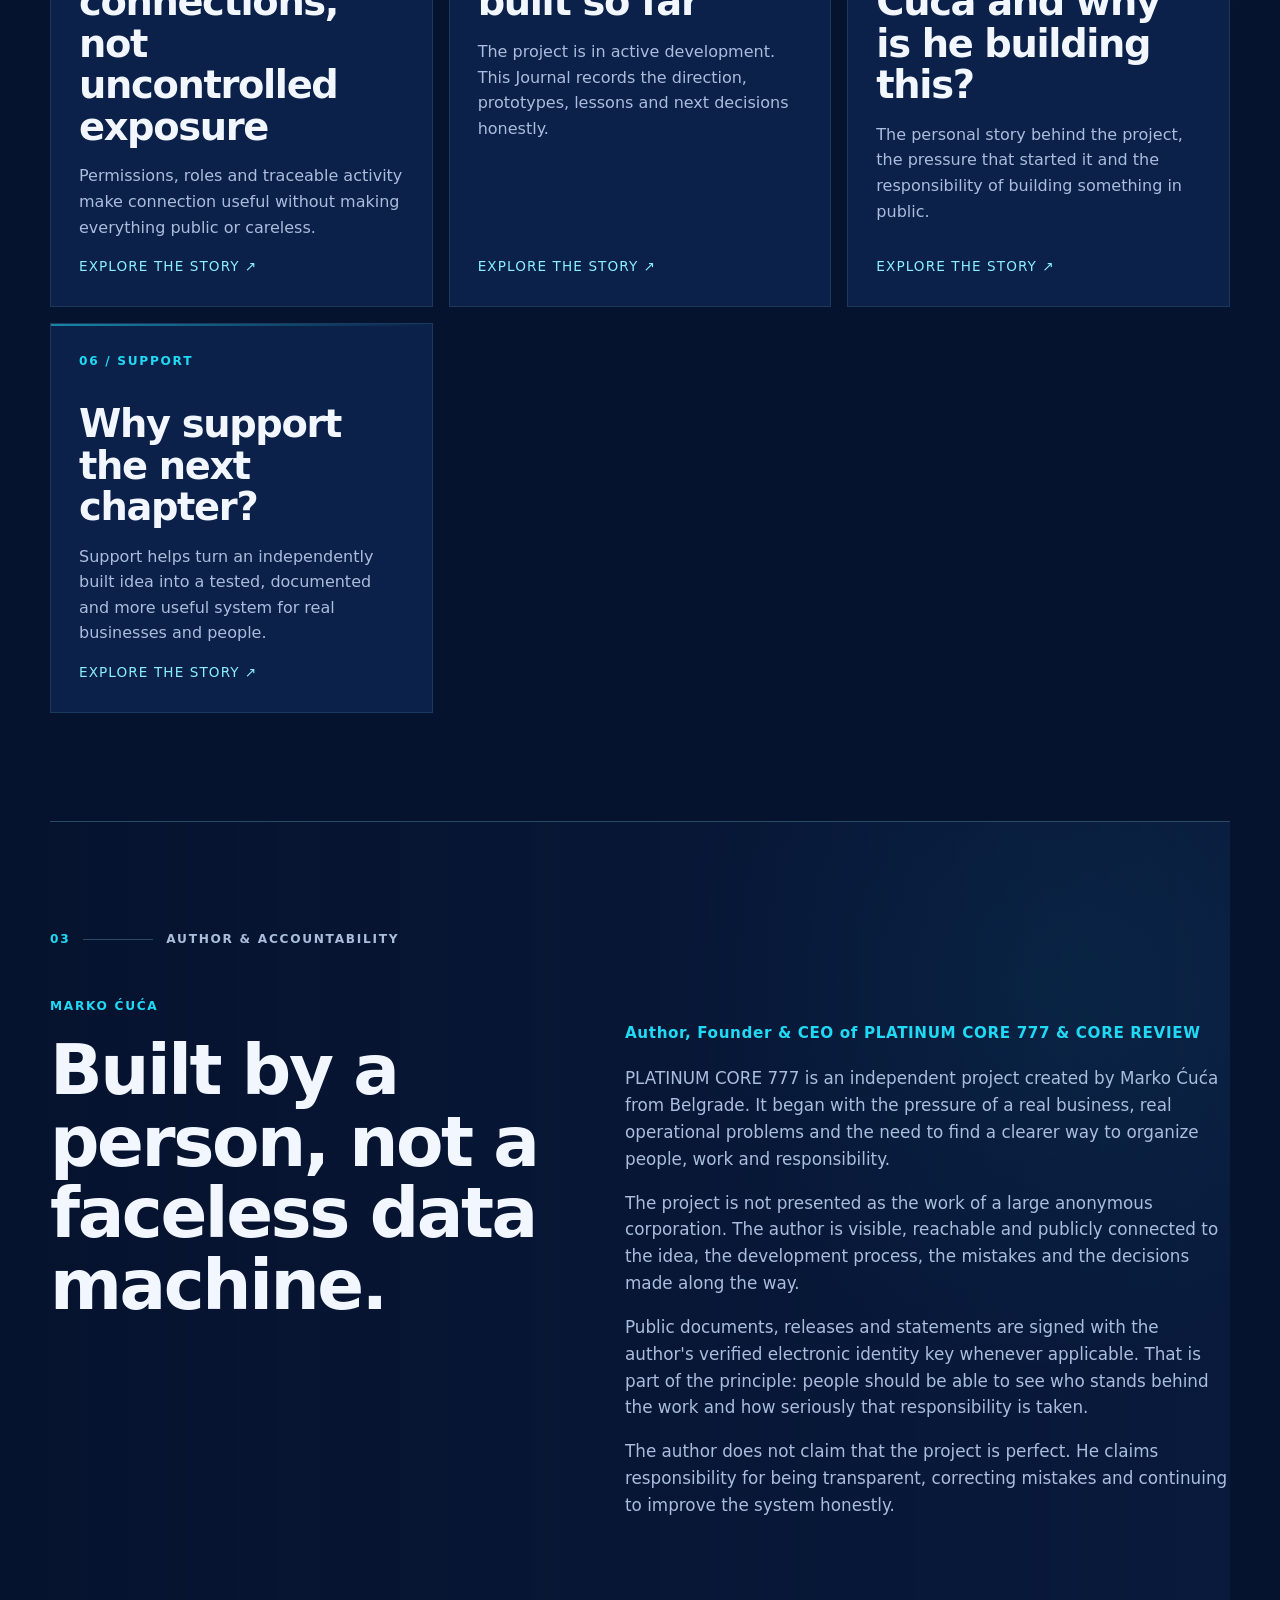
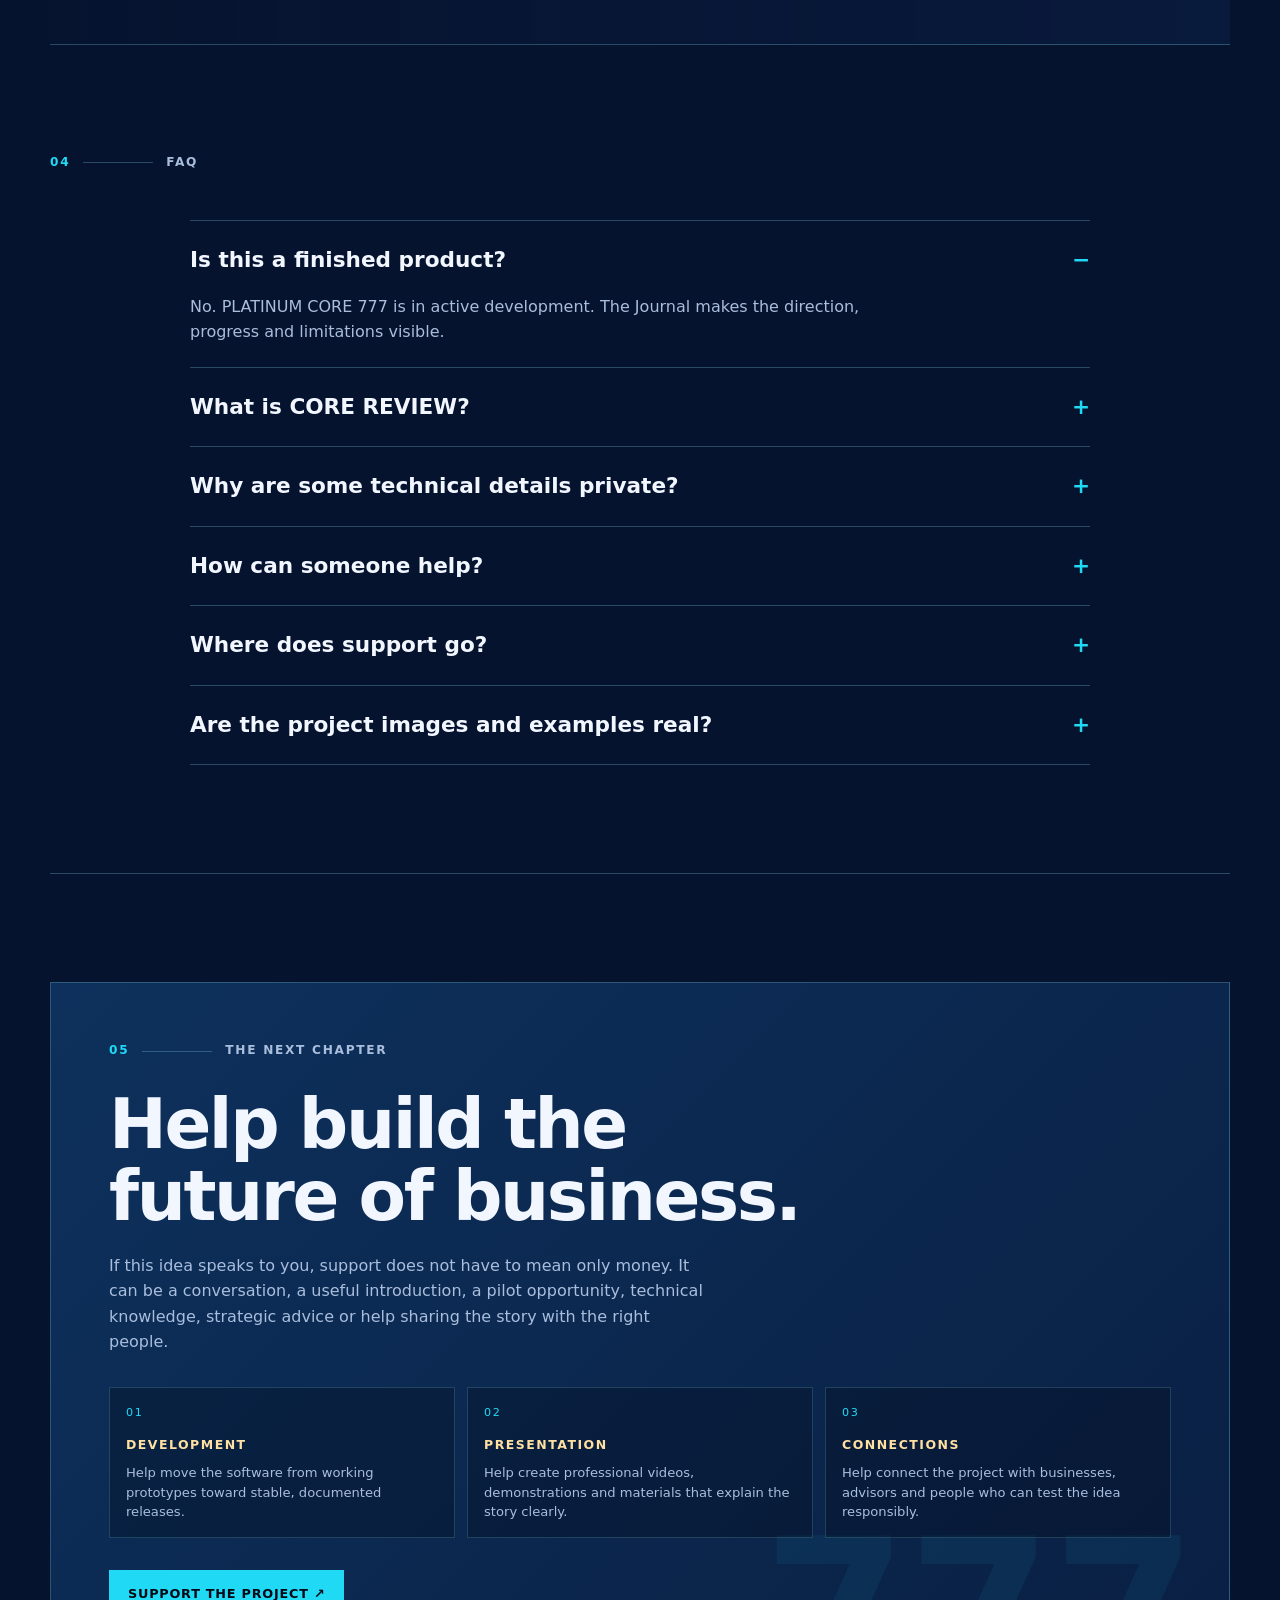
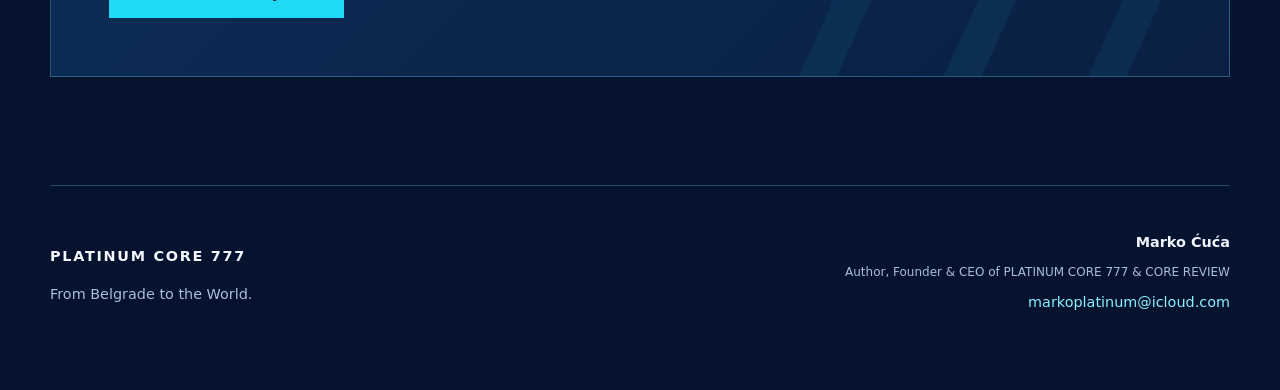
==== commit 30692891: "Refresh Journal assets for mobile clients" ====
--- a/index.html
+++ b/index.html
@@ -6,8 +6,8 @@
     <meta name="theme-color" content="#06132f" />
     <meta name="description" content="The PLATINUM CORE 777 Journal — the story of CORE REVIEW, trusted connections and one independent author building a different kind of business software." />
     <title>PLATINUM CORE 777 Journal</title>
-    <link rel="stylesheet" href="styles.css" />
-    <script src="script.js" defer></script>
+    <link rel="stylesheet" href="styles.css?v=20260918-1" />
+    <script src="script.js?v=20260918-1" defer></script>
   </head>
   <body>
     <div class="grain" aria-hidden="true"></div>
--- a/styles.css
+++ b/styles.css
@@ -91,3 +91,185 @@
   .footer { display: grid; }
   .footer-author { text-align: left; }
 }
+
+/* Editorial refinement */
+:root {
+  --gold: #e6b65a;
+  --gold-soft: #ffe0a1;
+}
+body {
+  background:
+    radial-gradient(circle at 10% 0%, rgba(32, 217, 244, .12), transparent 28rem),
+    radial-gradient(circle at 90% 40%, rgba(230, 182, 90, .06), transparent 32rem),
+    var(--navy);
+}
+.site-header {
+  position: sticky;
+  top: 0;
+  z-index: 10;
+  background: rgba(6, 19, 47, .88);
+  backdrop-filter: blur(14px);
+}
+.hero {
+  position: relative;
+  overflow: hidden;
+}
+.hero::after {
+  content: "";
+  position: absolute;
+  width: 28rem;
+  height: 28rem;
+  right: -10rem;
+  top: 5rem;
+  border: 1px solid rgba(32, 217, 244, .12);
+  border-radius: 50%;
+  box-shadow: 0 0 0 2rem rgba(32, 217, 244, .025), 0 0 0 4rem rgba(32, 217, 244, .018);
+  pointer-events: none;
+}
+.hero-facts {
+  display: flex;
+  flex-wrap: wrap;
+  gap: .6rem;
+  margin-top: 2rem;
+  color: var(--gold-soft);
+  font-size: .66rem;
+  font-weight: 700;
+  letter-spacing: .16em;
+}
+.hero-facts span {
+  padding: .55rem .7rem;
+  border: 1px solid rgba(230, 182, 90, .28);
+  background: rgba(230, 182, 90, .05);
+}
+.principles-grid {
+  display: grid;
+  grid-template-columns: repeat(3, minmax(0, 1fr));
+  gap: .8rem;
+  margin-top: 2.6rem;
+}
+.principle-card {
+  min-height: 170px;
+  padding: 1.2rem;
+  border: 1px solid rgba(139, 239, 255, .18);
+  background: linear-gradient(145deg, rgba(13, 40, 84, .9), rgba(6, 19, 47, .72));
+}
+.principle-card > span {
+  display: block;
+  margin-bottom: 1.3rem;
+  color: var(--cyan);
+  font-size: .7rem;
+  letter-spacing: .14em;
+}
+.principle-card strong {
+  display: block;
+  color: var(--gold-soft);
+  font-size: .82rem;
+  letter-spacing: .14em;
+}
+.principle-card p {
+  margin: .65rem 0 0;
+  color: var(--muted);
+  font-size: .88rem;
+  line-height: 1.5;
+}
+.article-grid {
+  grid-template-columns: repeat(3, minmax(0, 1fr));
+}
+.article-card {
+  position: relative;
+  overflow: hidden;
+  min-height: 310px;
+  border-color: rgba(139, 239, 255, .12);
+  transition: transform .25s ease, border-color .25s ease, background .25s ease;
+}
+.article-card::before {
+  content: "";
+  position: absolute;
+  inset: 0 0 auto;
+  height: 2px;
+  background: linear-gradient(90deg, var(--cyan), transparent);
+  opacity: .55;
+}
+.article-card:hover {
+  transform: translateY(-5px);
+  border-color: rgba(32, 217, 244, .6);
+  background: var(--panel-soft);
+}
+.article-card-featured {
+  grid-column: span 2;
+  min-height: 350px;
+  background: linear-gradient(135deg, rgba(13, 49, 92, .98), rgba(11, 33, 73, .96));
+}
+.article-card h3 {
+  line-height: 1.08;
+}
+.accountability {
+  background:
+    linear-gradient(90deg, rgba(6, 19, 47, .96), rgba(11, 33, 73, .48)),
+    radial-gradient(circle at 85% 20%, rgba(32, 217, 244, .12), transparent 24rem);
+}
+.accountability-copy p {
+  max-width: 700px;
+}
+.support-panel {
+  position: relative;
+  overflow: hidden;
+}
+.support-panel::after {
+  content: "777";
+  position: absolute;
+  right: 2rem;
+  bottom: -2.7rem;
+  color: rgba(32, 217, 244, .07);
+  font-size: 13rem;
+  font-weight: 900;
+  line-height: 1;
+  pointer-events: none;
+}
+.support-grid {
+  position: relative;
+  z-index: 1;
+  display: grid;
+  grid-template-columns: repeat(3, minmax(0, 1fr));
+  gap: .75rem;
+  margin: 2rem 0;
+}
+.support-point {
+  padding: 1rem;
+  border: 1px solid rgba(139, 239, 255, .18);
+  background: rgba(2, 9, 22, .3);
+}
+.support-point span {
+  display: block;
+  margin-bottom: .8rem;
+  color: var(--cyan);
+  font-size: .7rem;
+  letter-spacing: .14em;
+}
+.support-point strong {
+  display: block;
+  color: var(--gold-soft);
+  font-size: .78rem;
+  letter-spacing: .12em;
+}
+.support-point p {
+  margin: .55rem 0 0;
+  color: var(--muted);
+  font-size: .82rem;
+  line-height: 1.45;
+}
+.support-panel .button {
+  position: relative;
+  z-index: 1;
+}
+@media (max-width: 1050px) {
+  .article-grid { grid-template-columns: repeat(2, minmax(0, 1fr)); }
+  .article-card-featured { grid-column: span 2; }
+}
+@media (max-width: 800px) {
+  .principles-grid, .support-grid { grid-template-columns: 1fr; }
+  .article-grid { grid-template-columns: 1fr; }
+  .article-card-featured { grid-column: auto; }
+  .hero::after { right: -18rem; }
+  .hero-facts { line-height: 1.3; }
+}
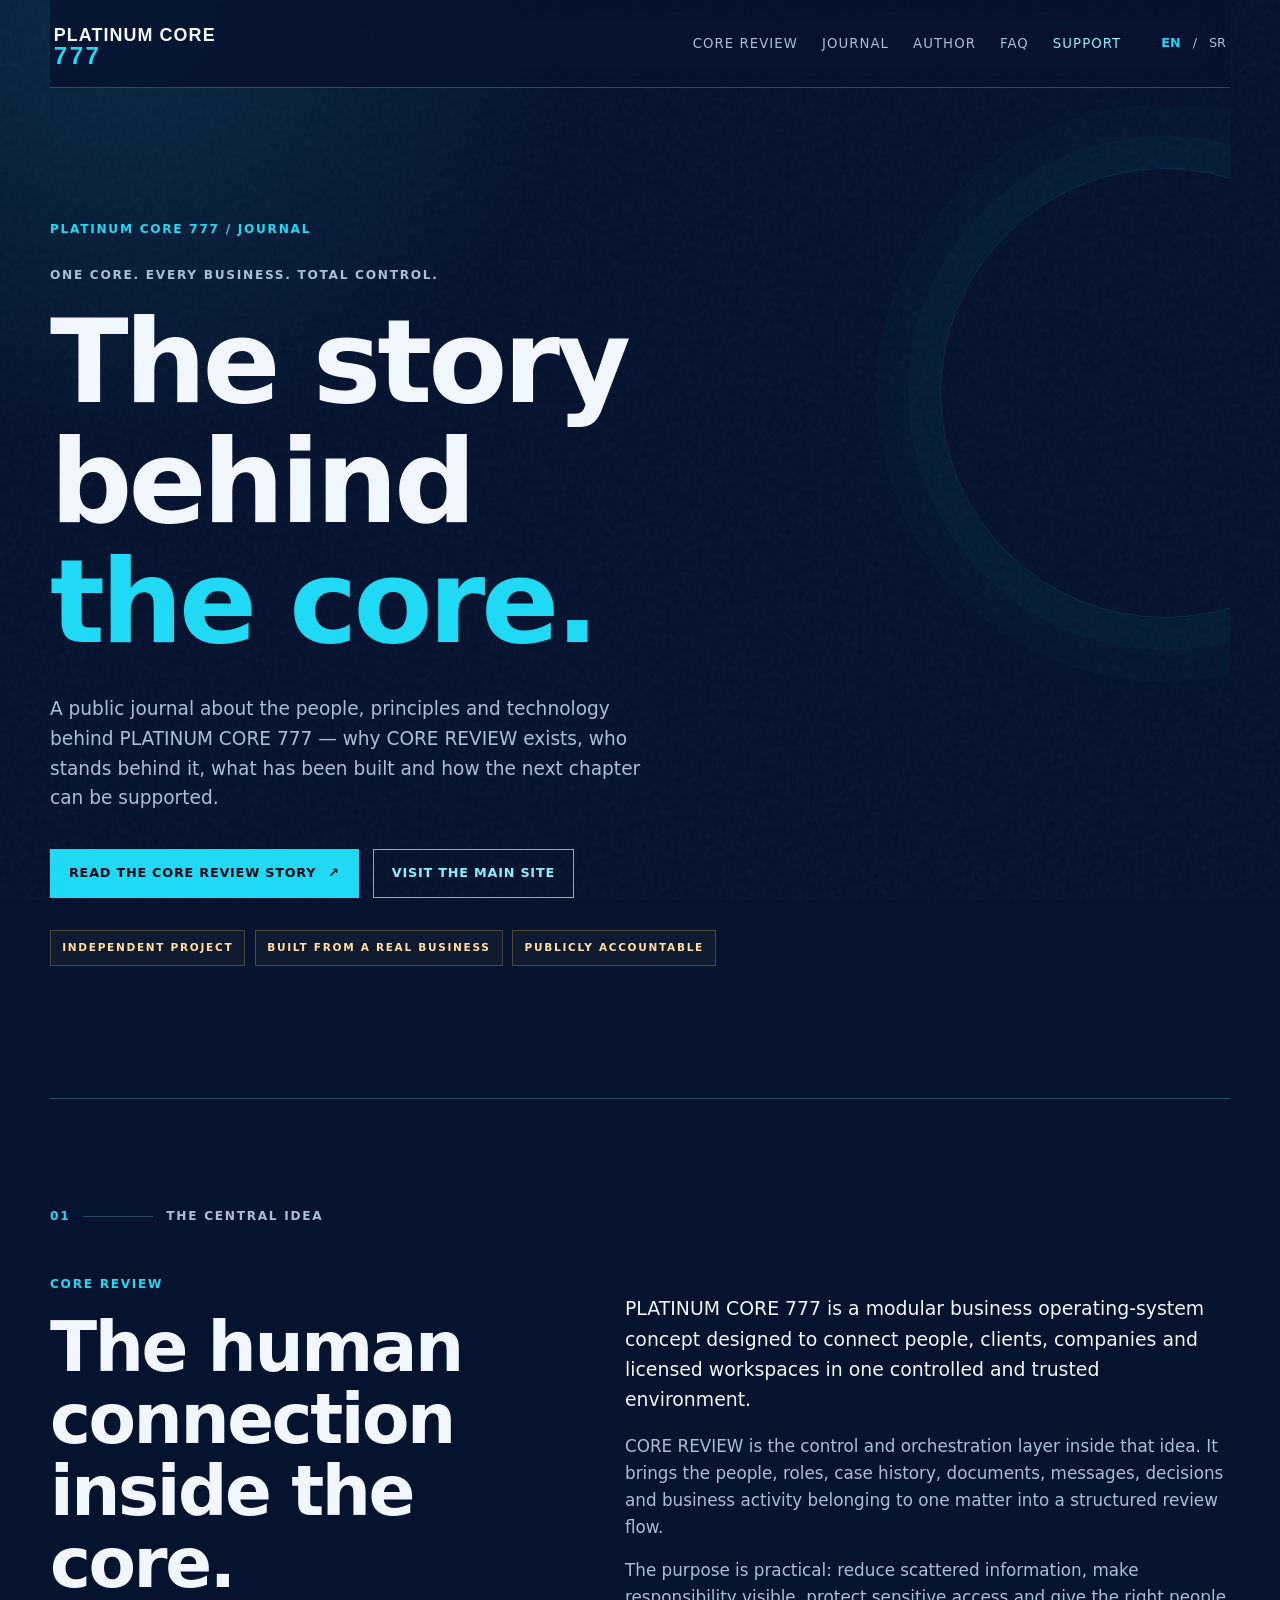
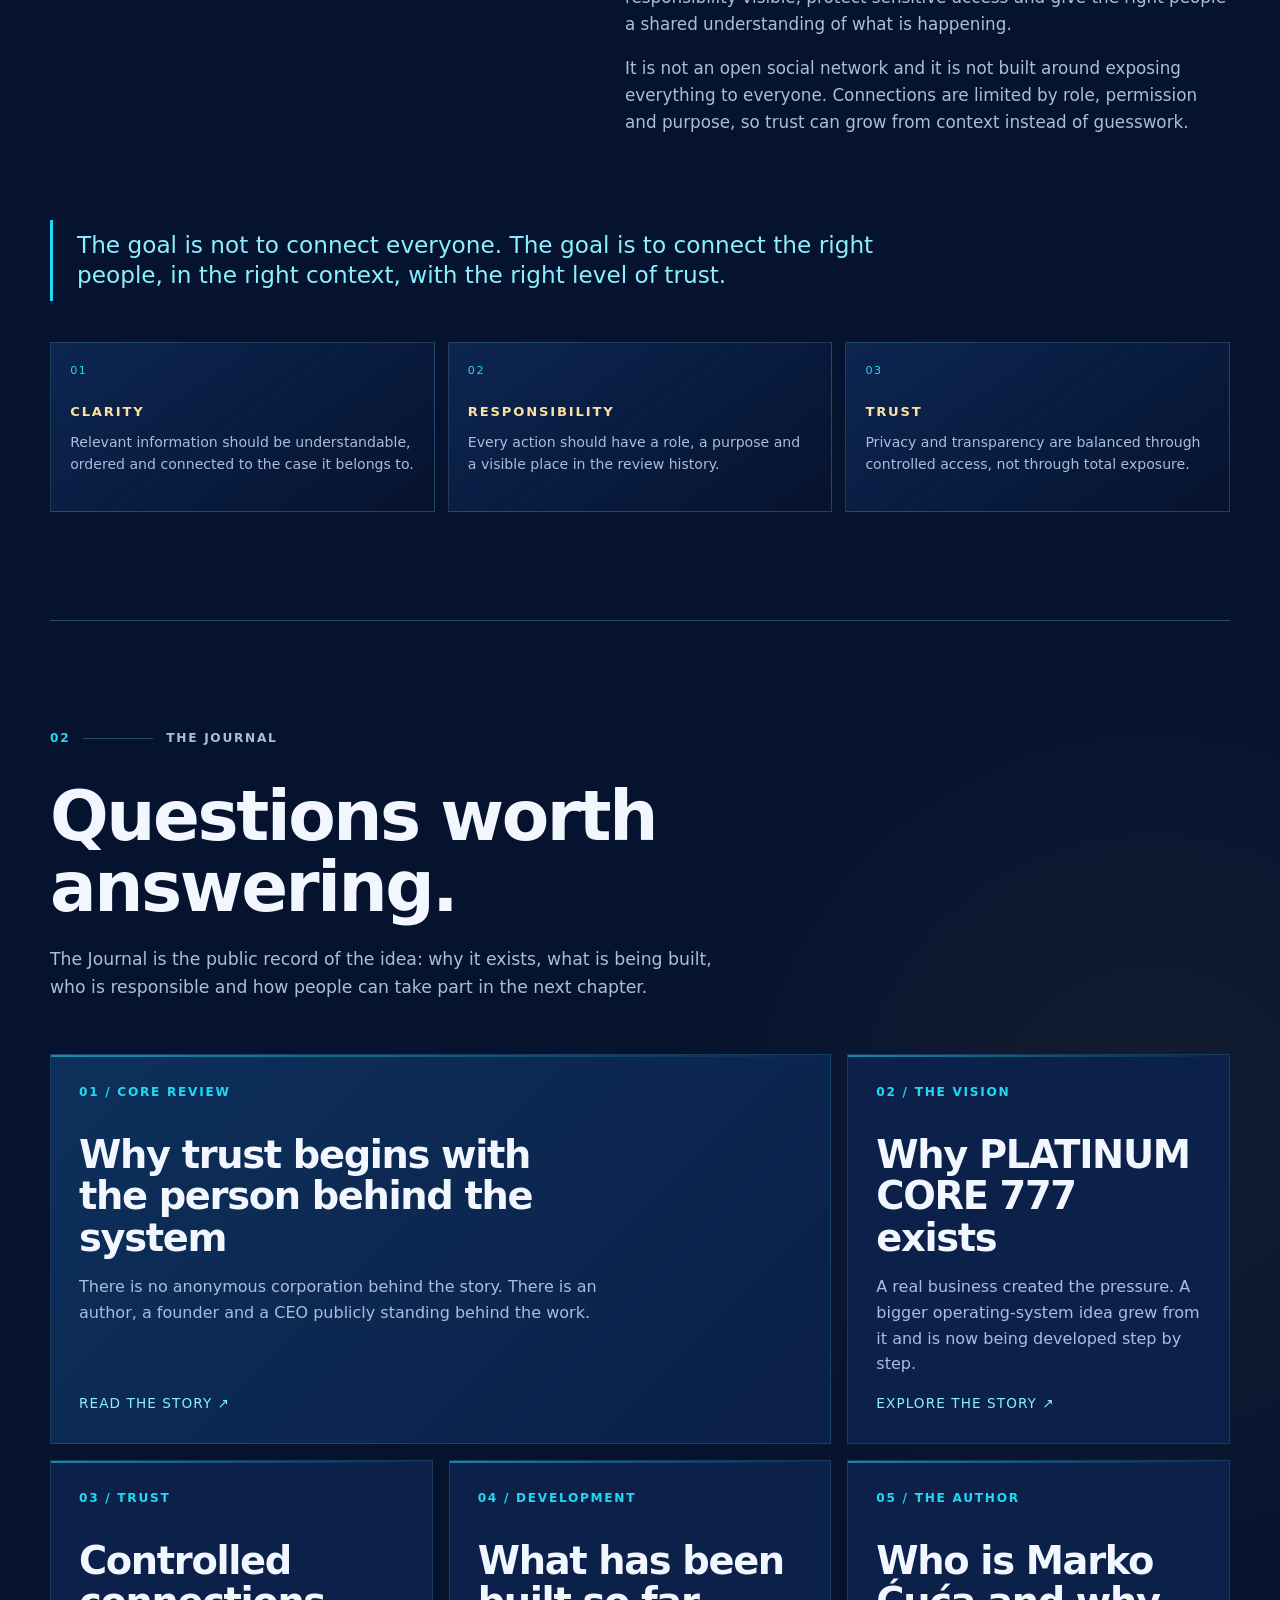
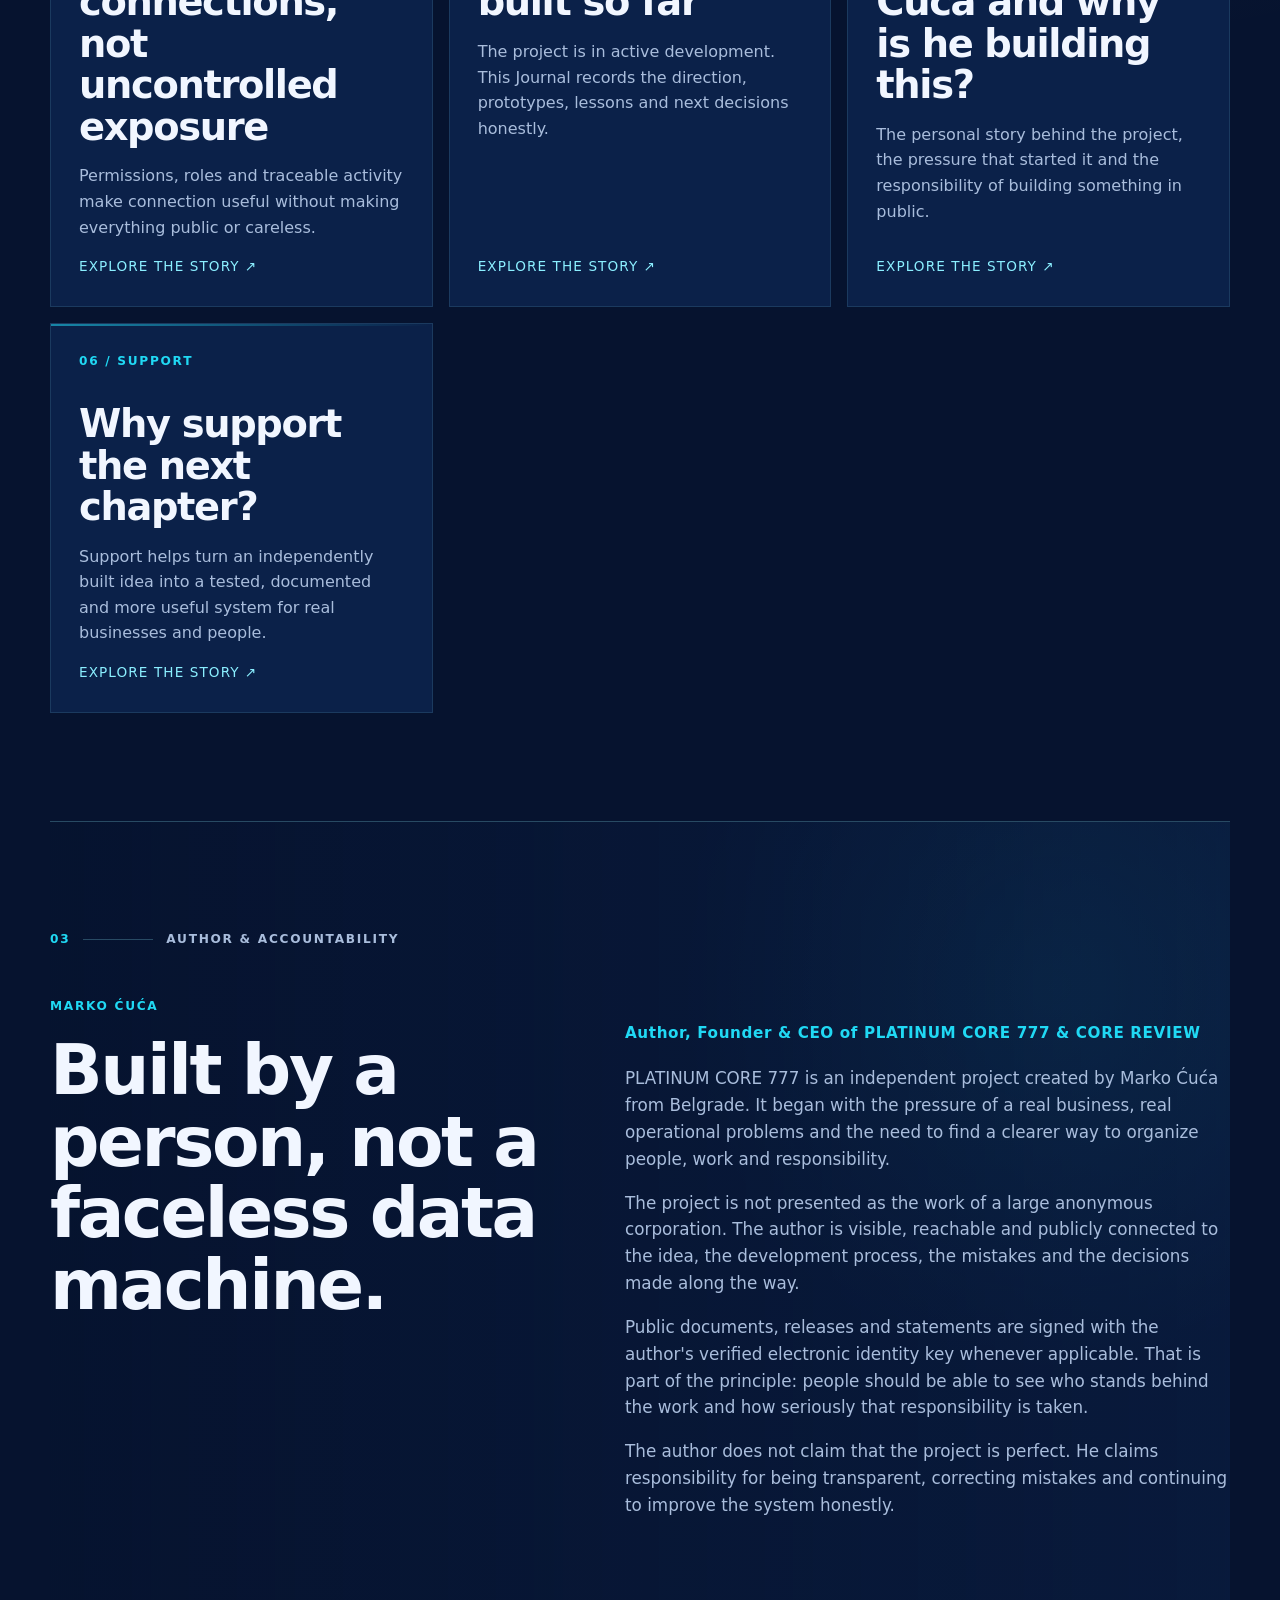
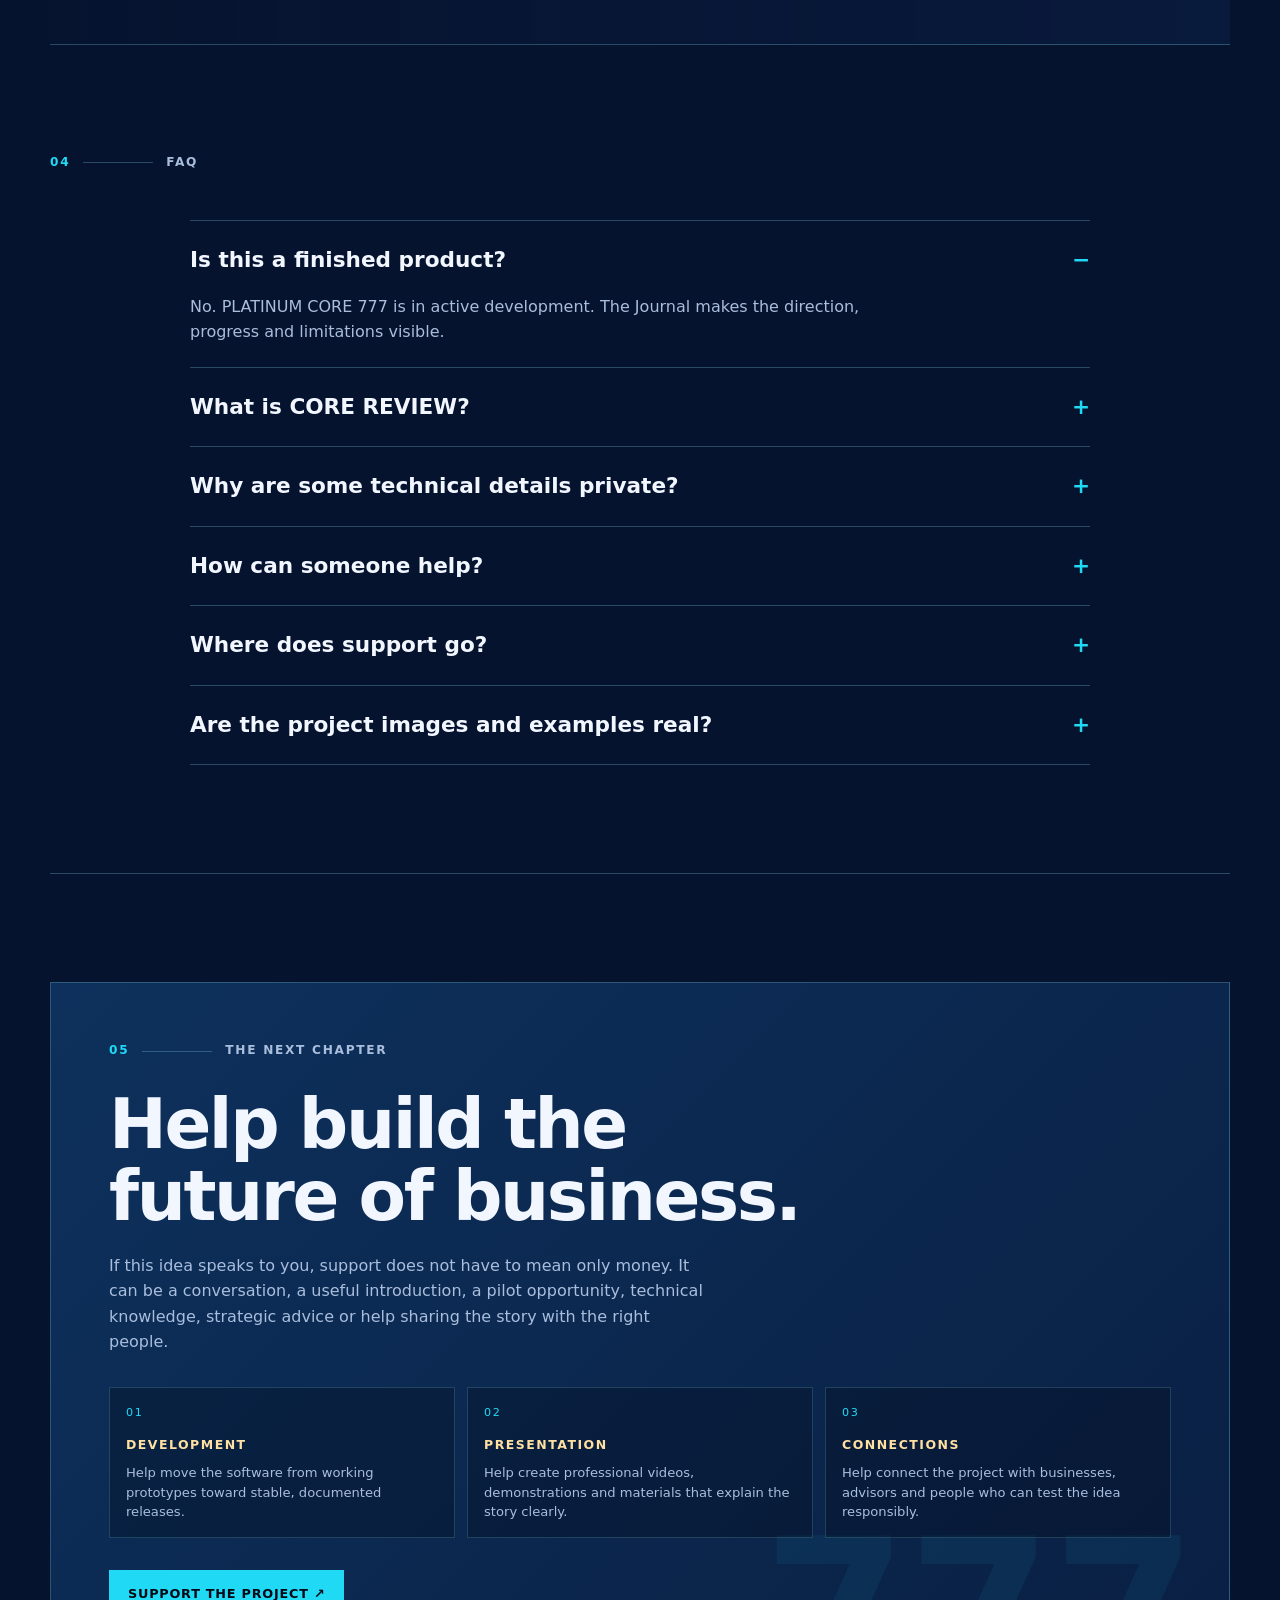
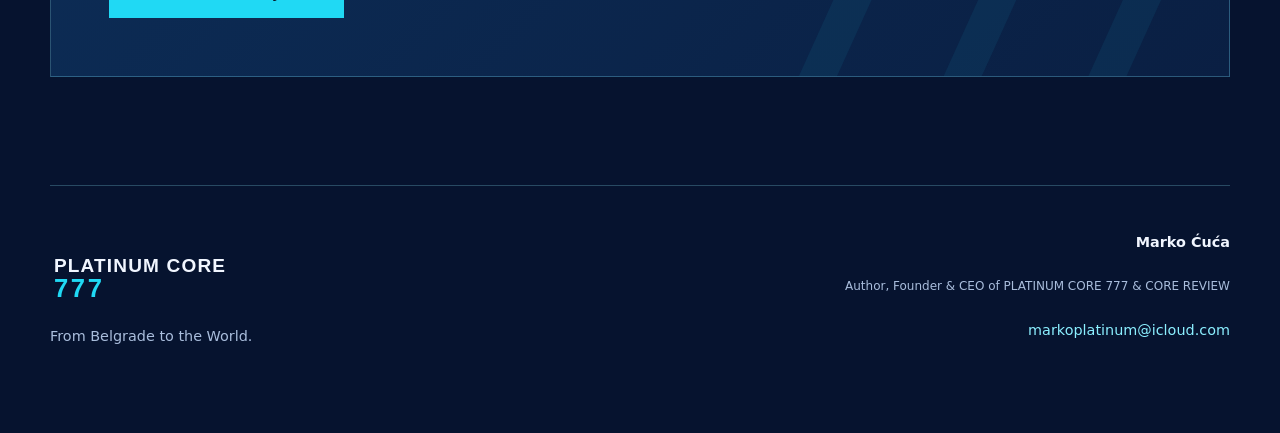
==== commit b5742033: "Use PLATINUM CORE 777 logo in Journal branding" ====
--- a/index.html
+++ b/index.html
@@ -6,15 +6,16 @@
     <meta name="theme-color" content="#06132f" />
     <meta name="description" content="The PLATINUM CORE 777 Journal — the story of CORE REVIEW, trusted connections and one independent author building a different kind of business software." />
     <title>PLATINUM CORE 777 Journal</title>
-    <link rel="stylesheet" href="styles.css?v=20260918-1" />
+    <link rel="icon" type="image/svg+xml" href="assets/platinum-core-777-logo.svg" />
+    <link rel="apple-touch-icon" href="assets/platinum-core-777-logo.svg" />
+    <link rel="stylesheet" href="styles.css?v=20260918-2" />
     <script src="script.js?v=20260918-1" defer></script>
   </head>
   <body>
     <div class="grain" aria-hidden="true"></div>
     <header class="site-header">
       <a class="brand" href="https://platinumcore777.com/" aria-label="PLATINUM CORE 777 home">
-        <span>PLATINUM CORE</span>
-        <strong>777</strong>
+        <img src="assets/platinum-core-777-logo.svg" alt="PLATINUM CORE 777" />
       </a>
       <nav class="nav" aria-label="Journal navigation">
         <a href="#core-review" data-i18n="navCore">Core Review</a>
@@ -187,7 +188,7 @@
 
     <footer class="footer shell">
       <div>
-        <p class="footer-brand">PLATINUM CORE 777</p>
+        <p class="footer-brand"><img src="assets/platinum-core-777-logo.svg" alt="PLATINUM CORE 777" /></p>
         <p data-i18n="footerLine">From Belgrade to the World.</p>
       </div>
       <div class="footer-author">
--- a/styles.css
+++ b/styles.css
@@ -273,3 +273,12 @@
   .hero::after { right: -18rem; }
   .hero-facts { line-height: 1.3; }
 }
+
+
+/* Mobile polish */
+body { overflow-x: hidden; }
+@media (max-width: 800px) {
+  .nav { -webkit-overflow-scrolling: touch; scrollbar-width: thin; padding-bottom: 3px; }
+  .nav::-webkit-scrollbar { height: 3px; }
+  .nav::-webkit-scrollbar-thumb { background: rgba(32, 217, 244, .45); }
+}
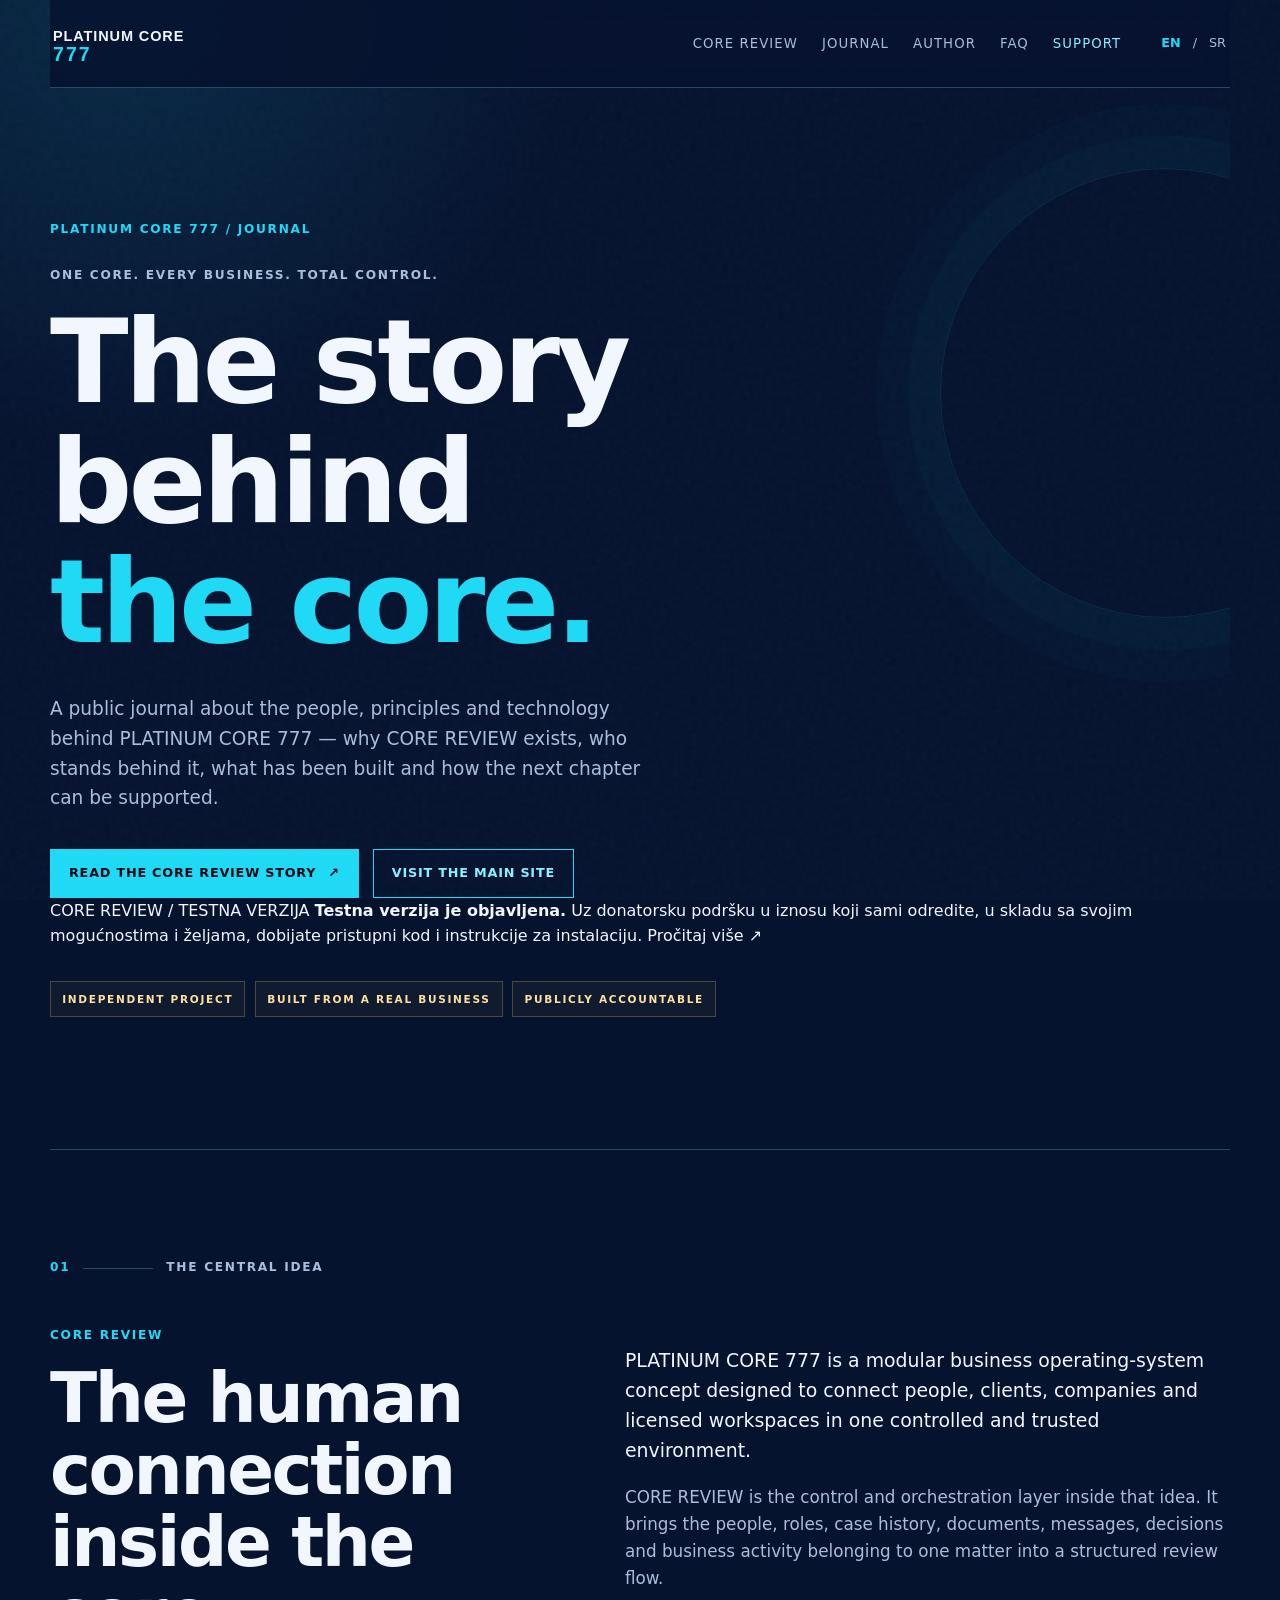
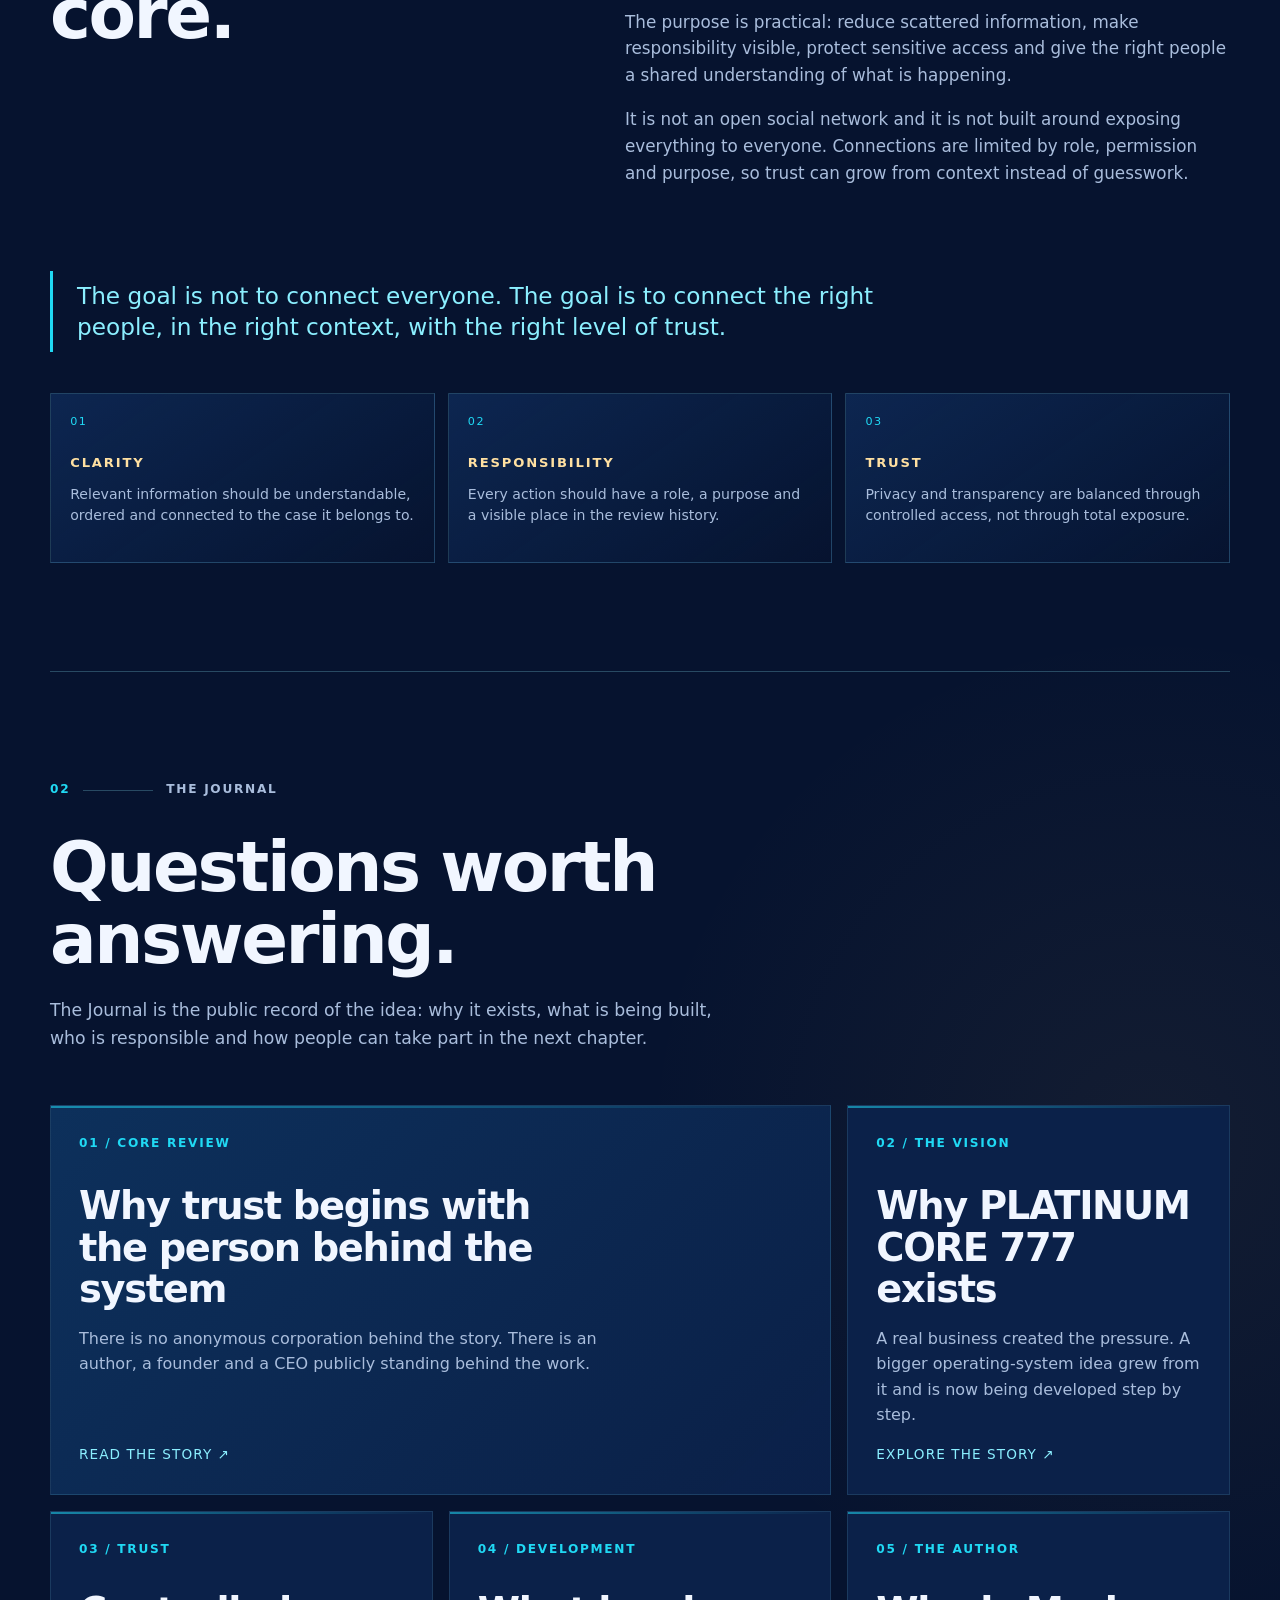
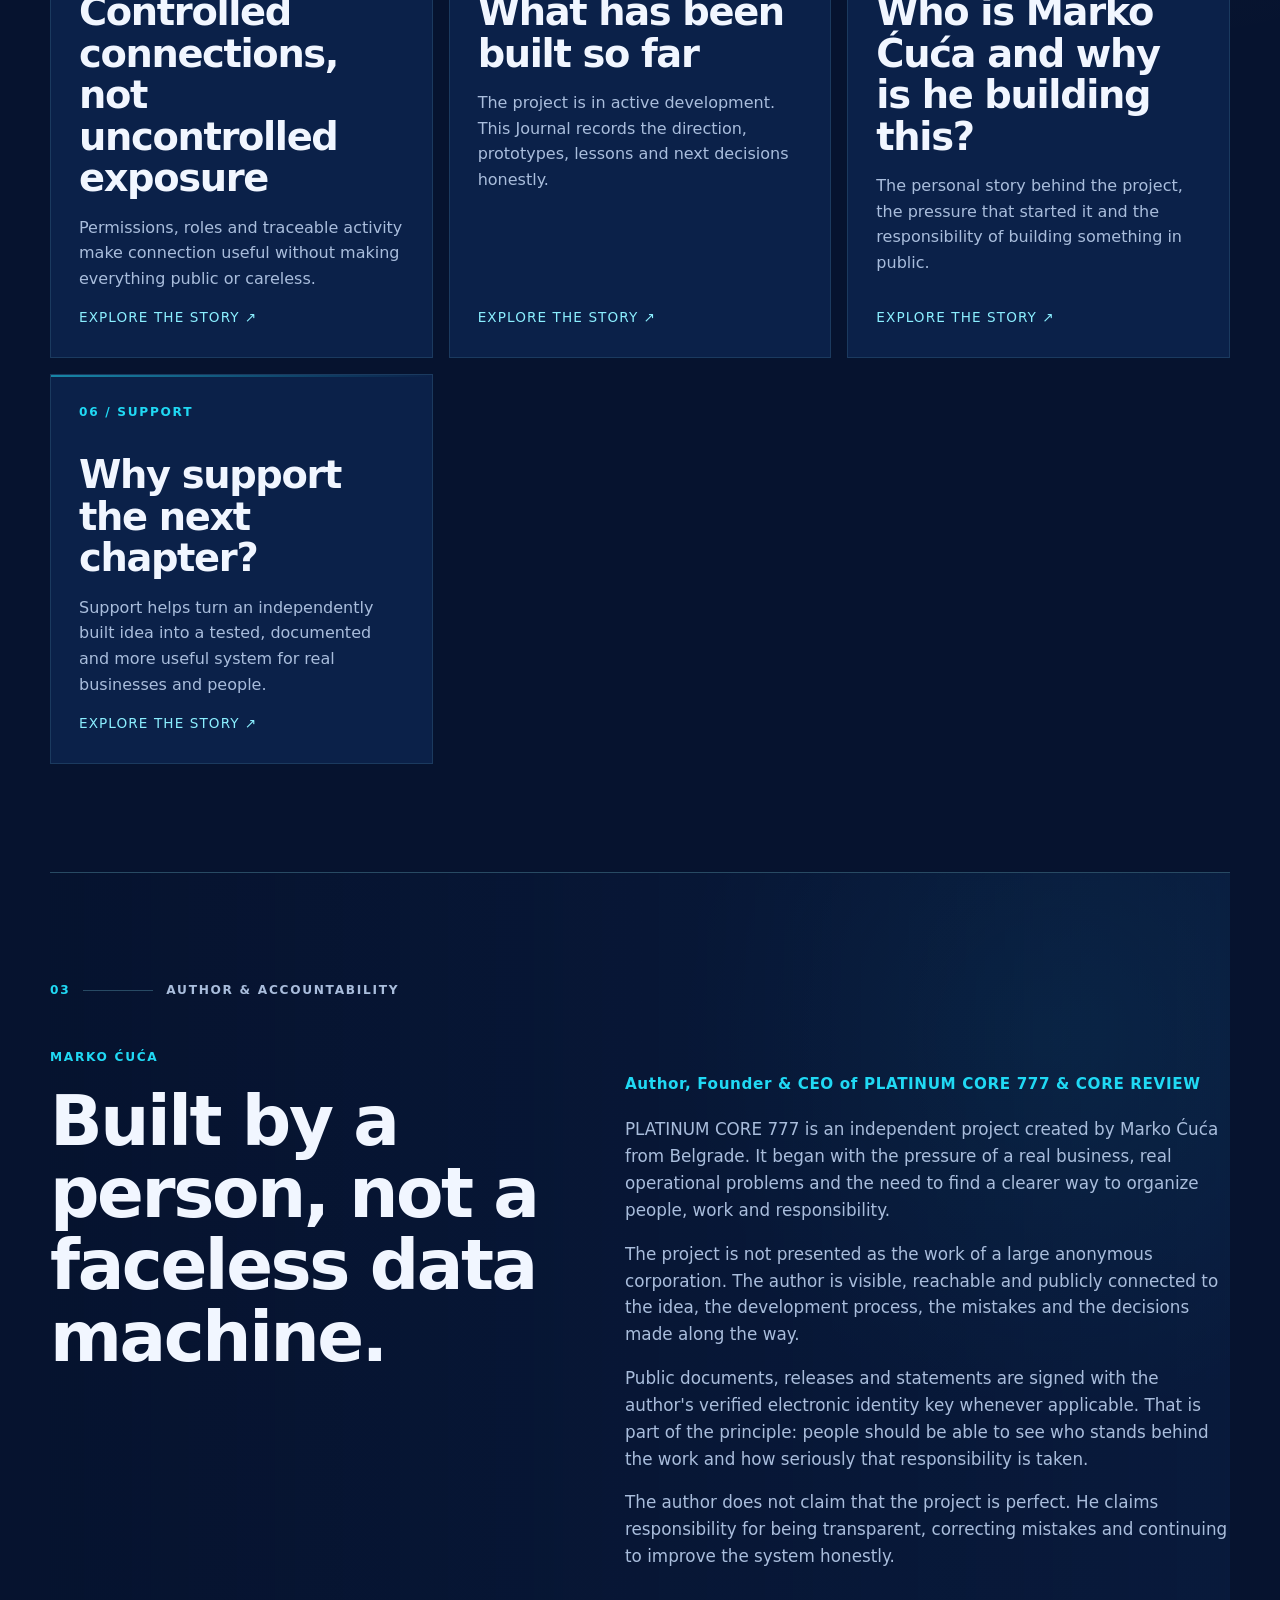
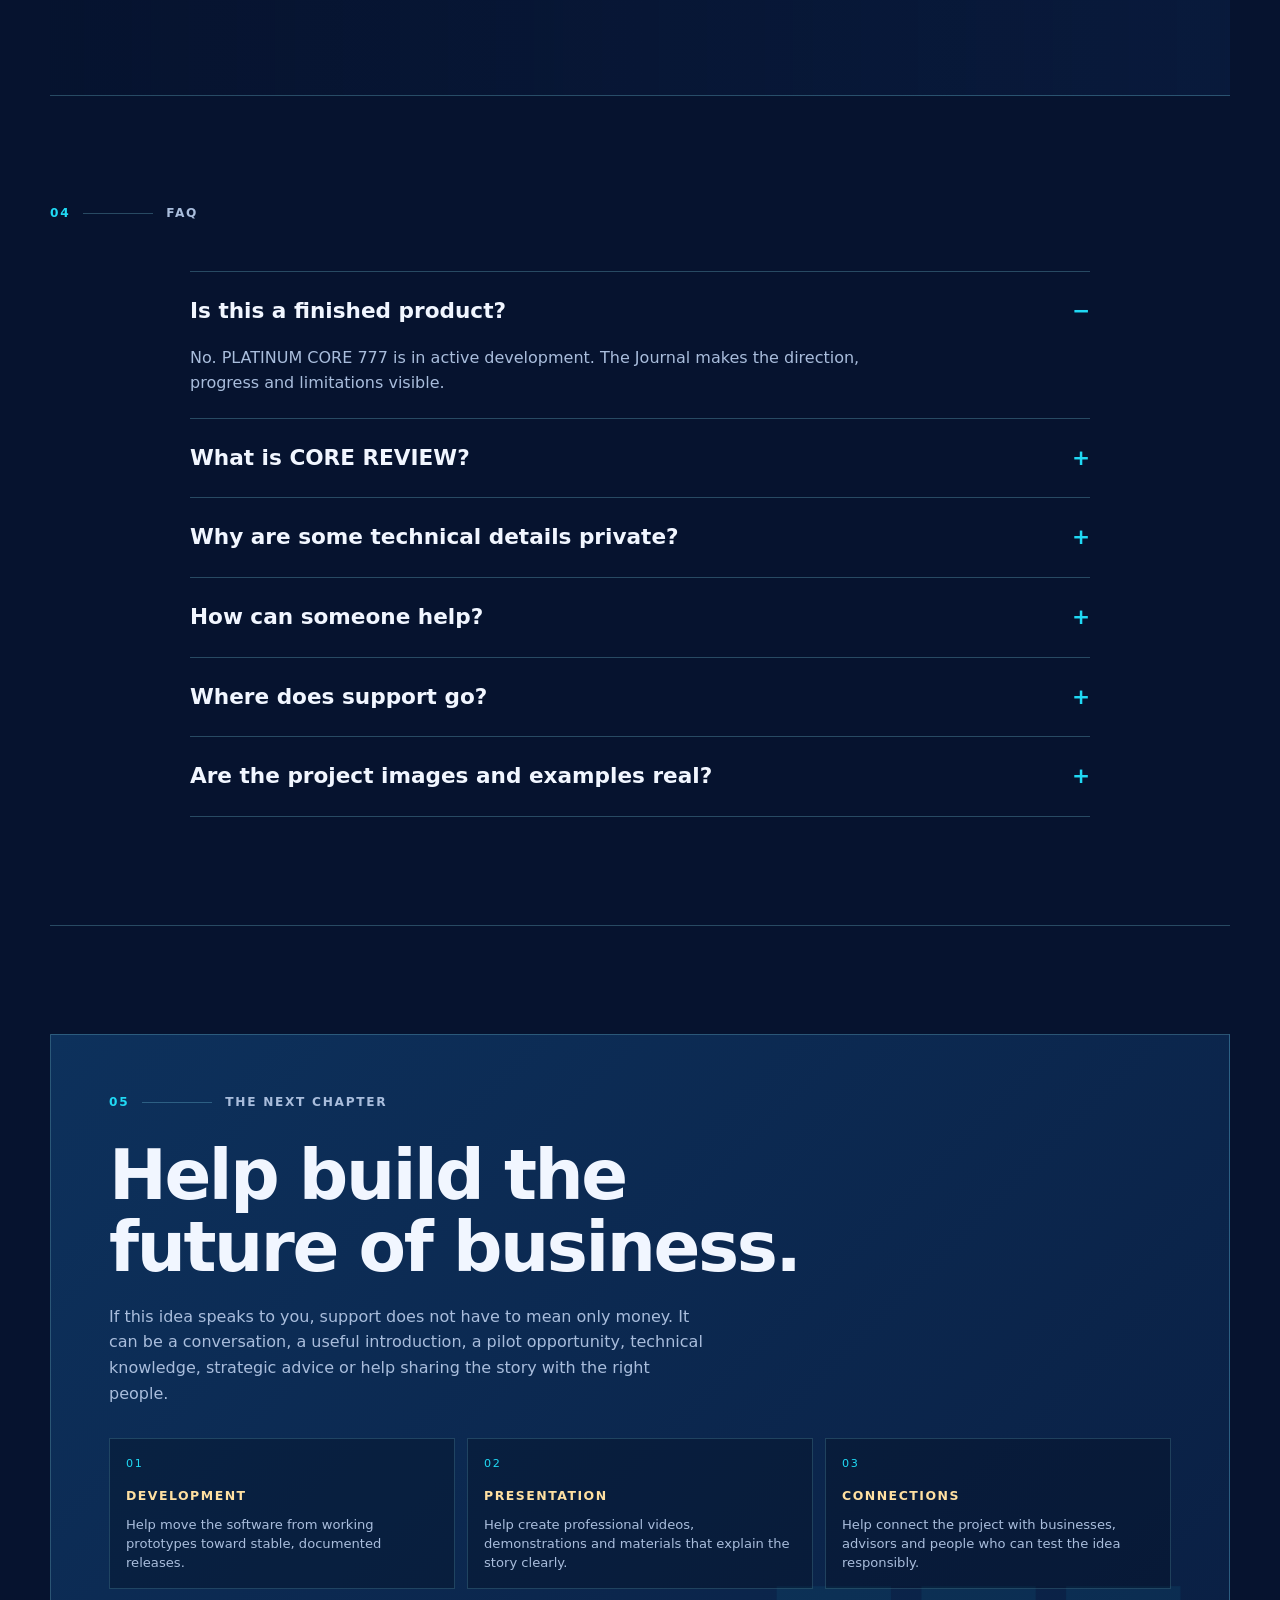
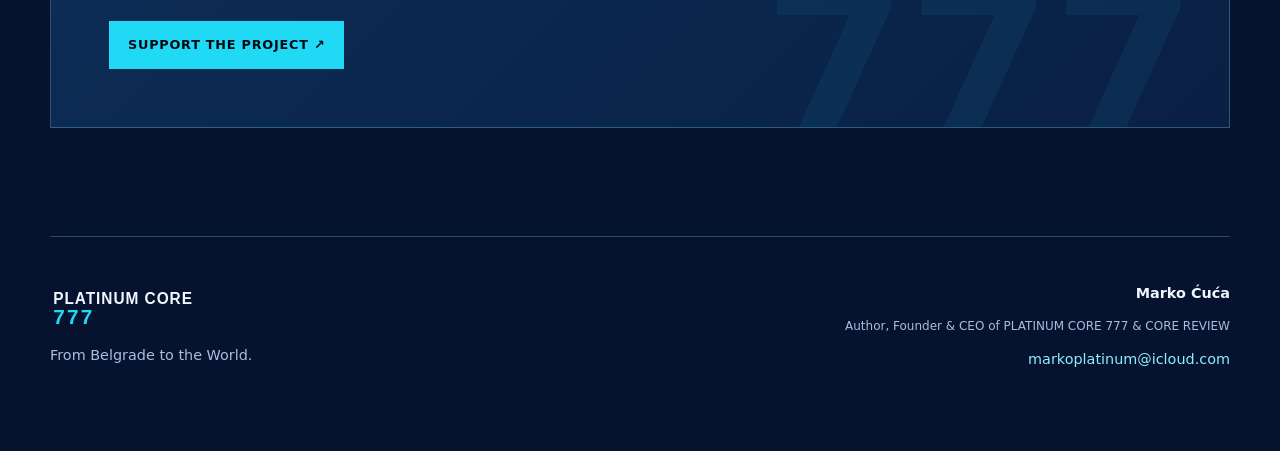
==== commit 57543842: "Add Core Review test-version card to Journal hero" ====
--- a/index.html
+++ b/index.html
@@ -43,6 +43,12 @@
           <a class="button button-primary" href="#core-review" data-i18n="heroButton">Read the Core Review story <span>↗</span></a>
           <a class="button button-ghost" href="https://platinumcore777.com/" data-i18n="homeButton">Visit the main site</a>
         </div>
+        <a class="hero-core-card" href="#core-review" aria-label="Core Review test version">
+          <span class="hero-core-card__eyebrow" data-i18n="coreReviewTestEyebrow">CORE REVIEW / TESTNA VERZIJA</span>
+          <strong data-i18n="coreReviewTestTitle">Testna verzija je objavljena.</strong>
+          <span class="hero-core-card__copy" data-i18n="coreReviewTestCopy">Uz donatorsku podršku u iznosu koji sami odredite, u skladu sa svojim mogućnostima i željama, dobijate pristupni kod i instrukcije za instalaciju.</span>
+          <span class="hero-core-card__link" data-i18n="coreReviewTestLink">Pročitaj više ↗</span>
+        </a>
         <div class="hero-facts" aria-label="Project facts">
           <span data-i18n="heroFact1">INDEPENDENT PROJECT</span>
           <span data-i18n="heroFact2">BUILT FROM A REAL BUSINESS</span>
--- a/styles.css
+++ b/styles.css
@@ -282,3 +282,29 @@
   .nav::-webkit-scrollbar { height: 3px; }
   .nav::-webkit-scrollbar-thumb { background: rgba(32, 217, 244, .45); }
 }
+
+
+/* PLATINUM CORE 777 brand mark */
+.brand {
+  display: flex;
+  align-items: center;
+  min-width: 190px;
+  height: 52px;
+}
+.brand img {
+  display: block;
+  width: 154px;
+  height: auto;
+}
+.footer-brand {
+  margin: 0 0 .4rem;
+}
+.footer-brand img {
+  display: block;
+  width: 164px;
+  height: auto;
+}
+@media (max-width: 800px) {
+  .brand { min-width: 150px; }
+  .brand img { width: 138px; }
+}
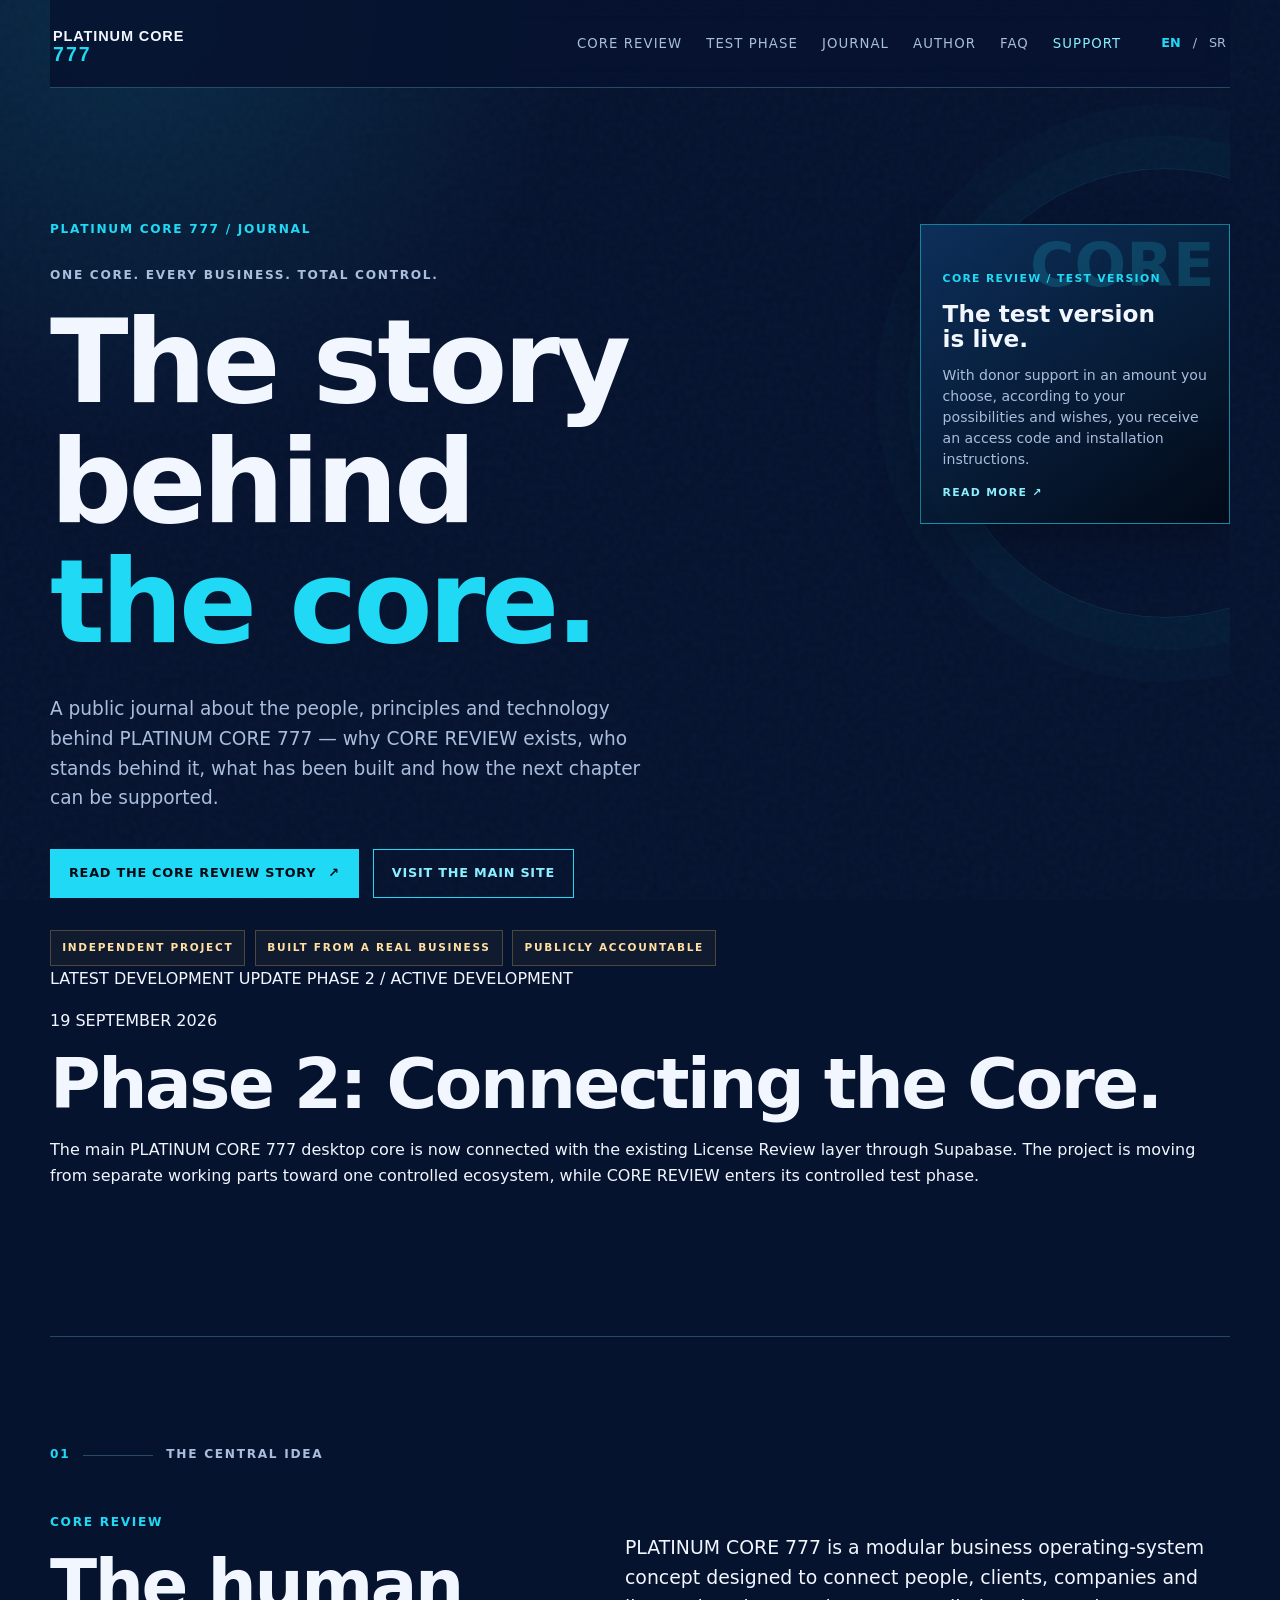
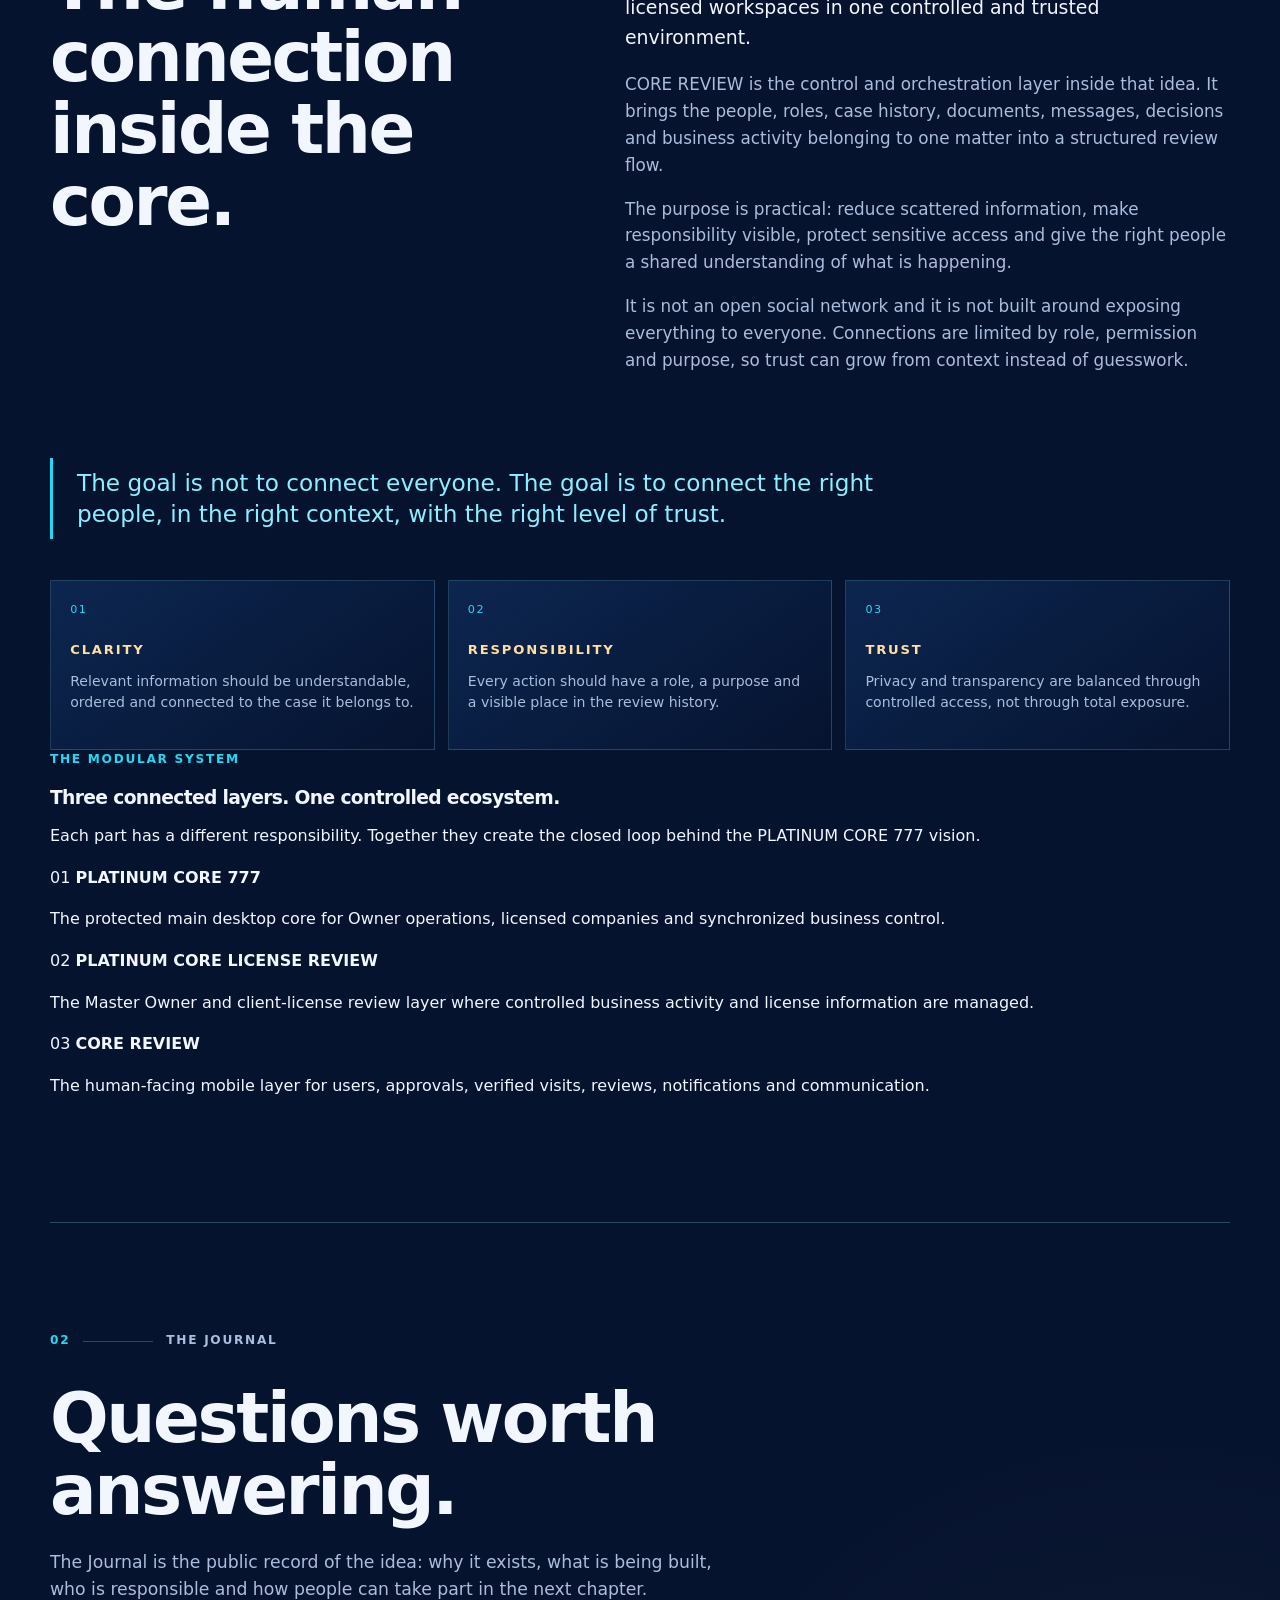
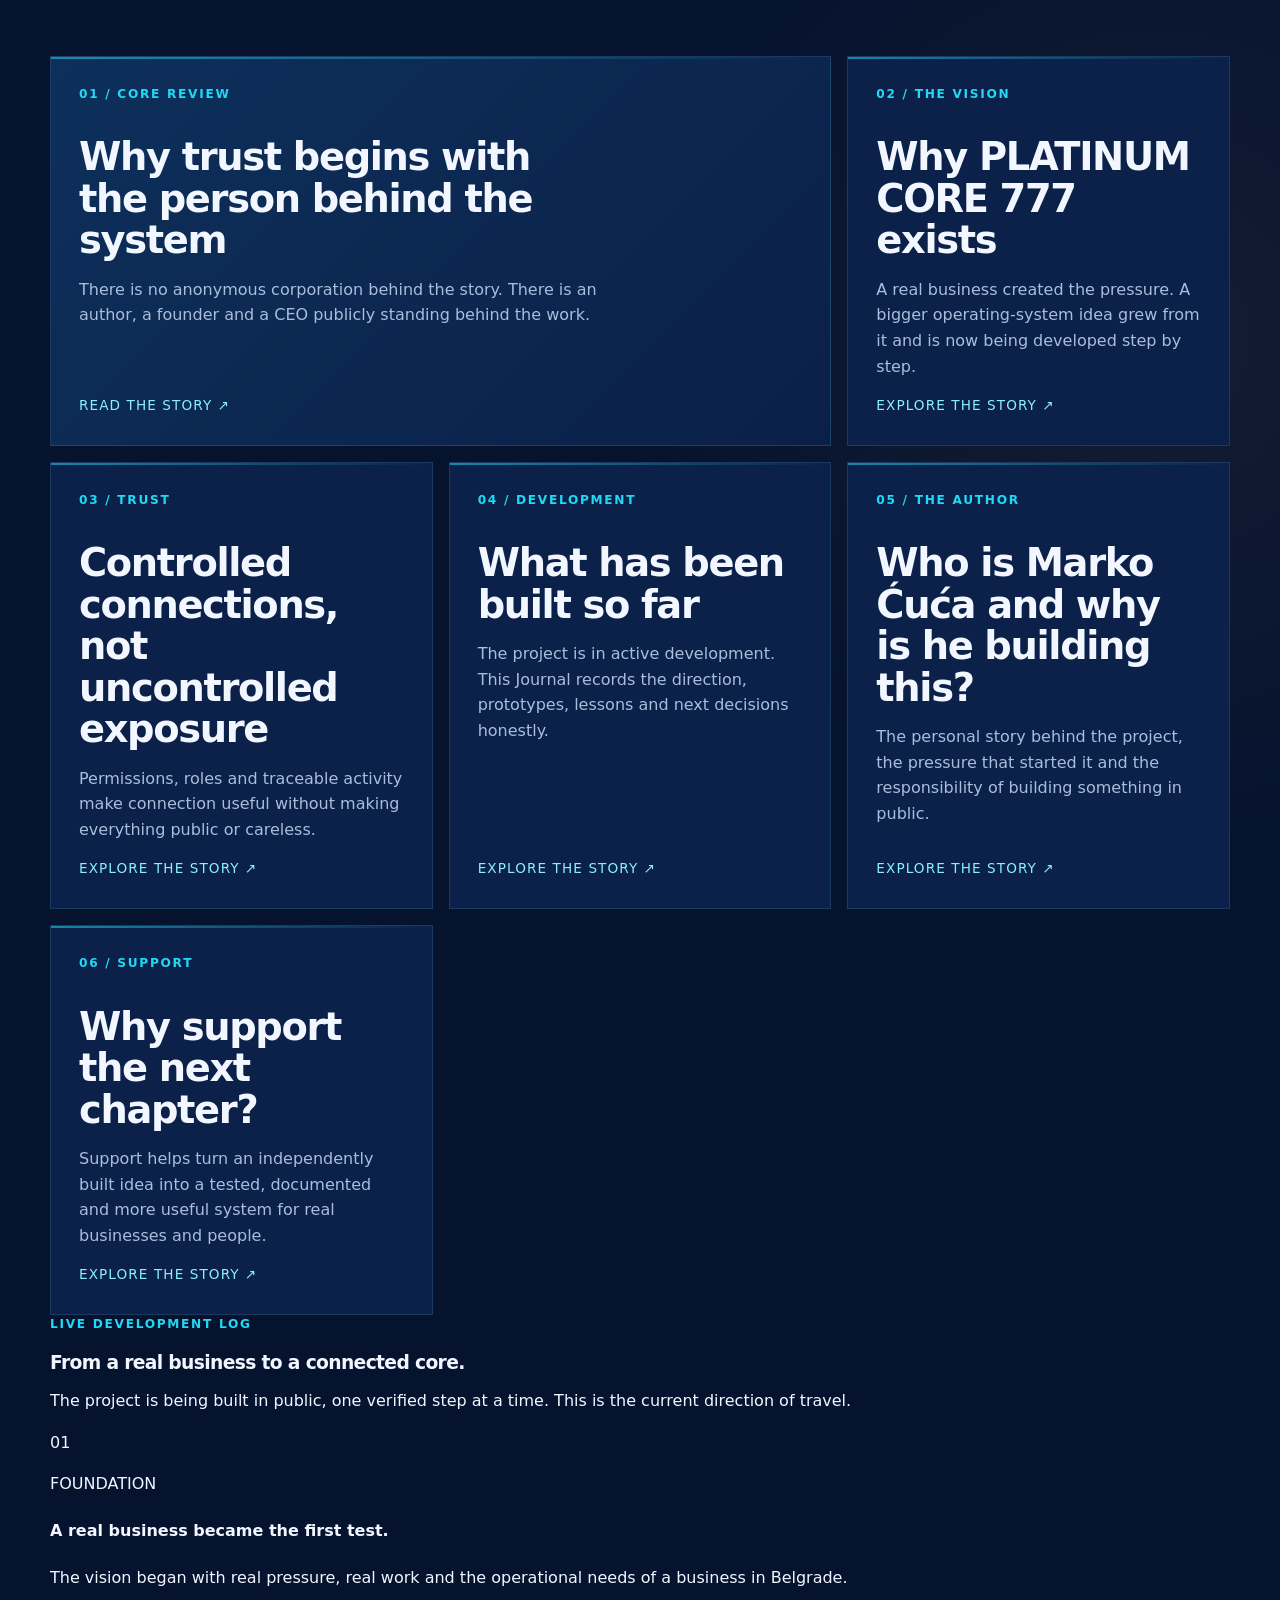
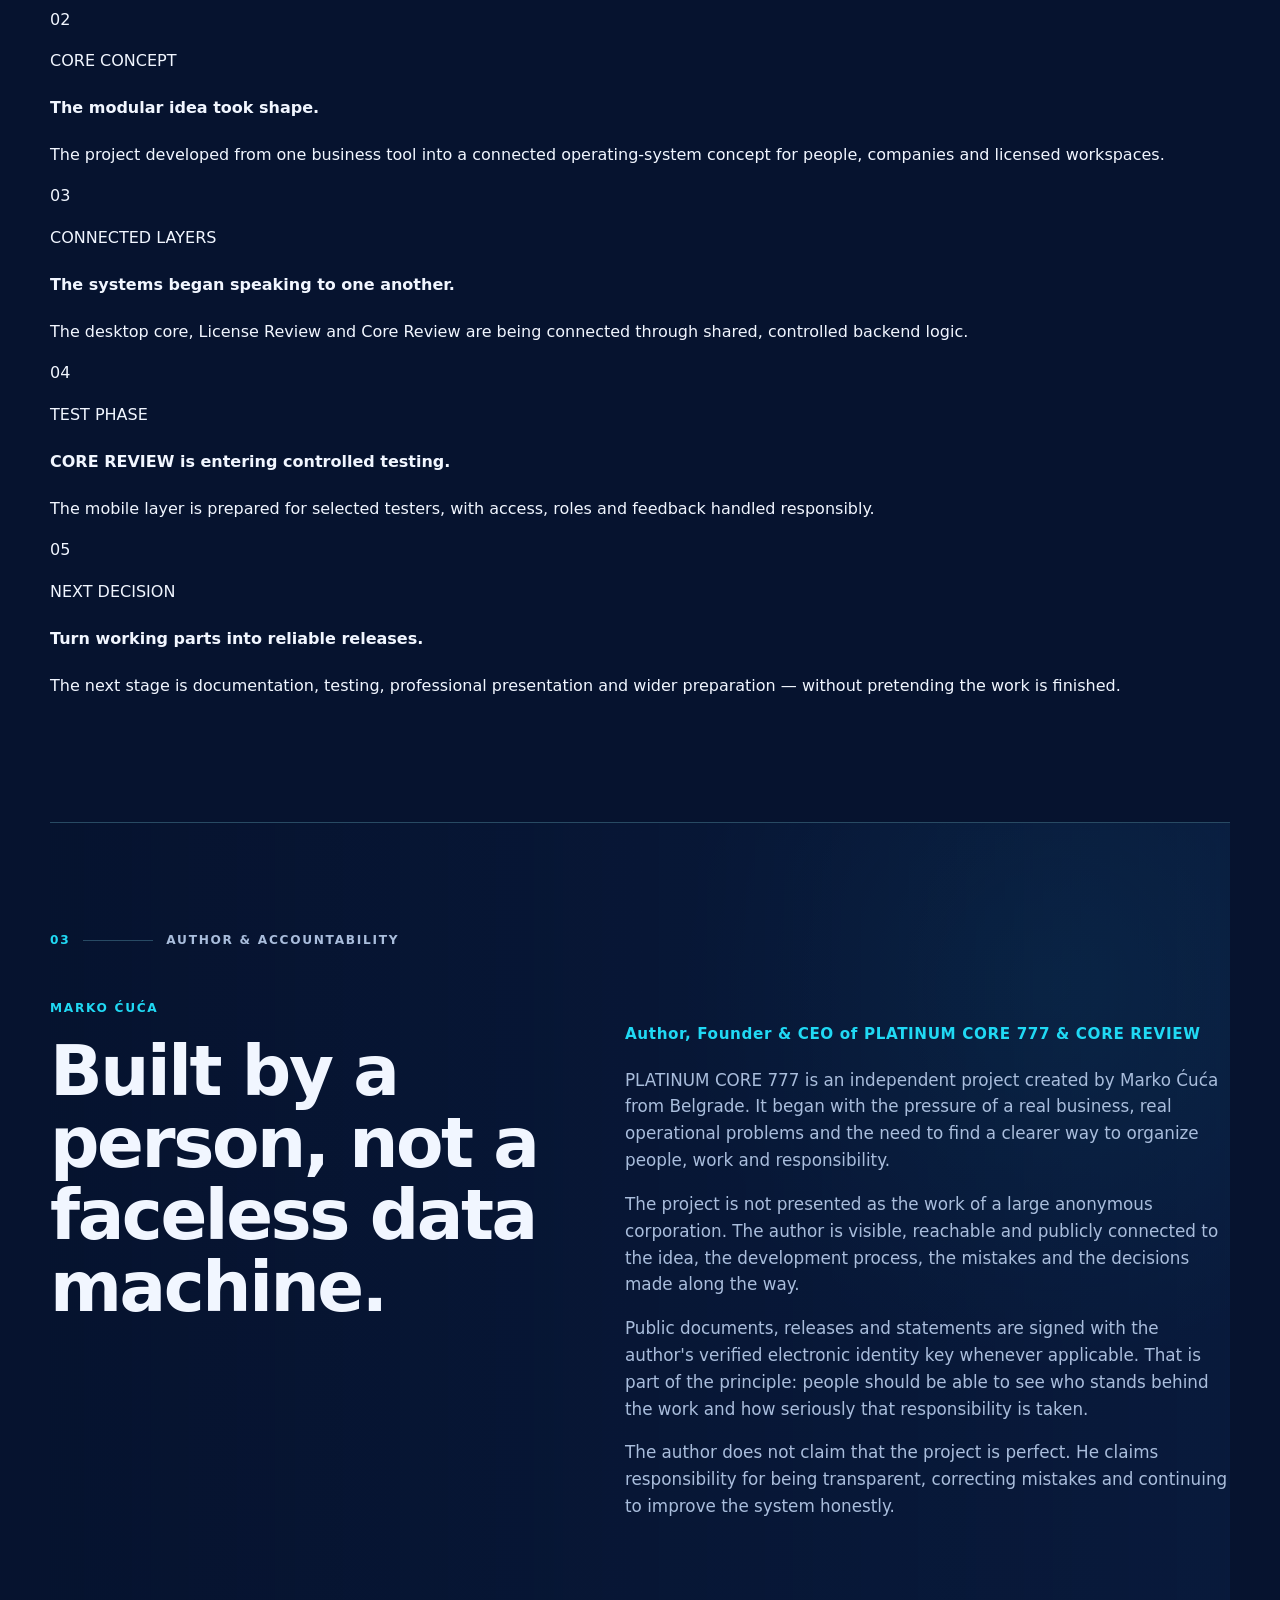
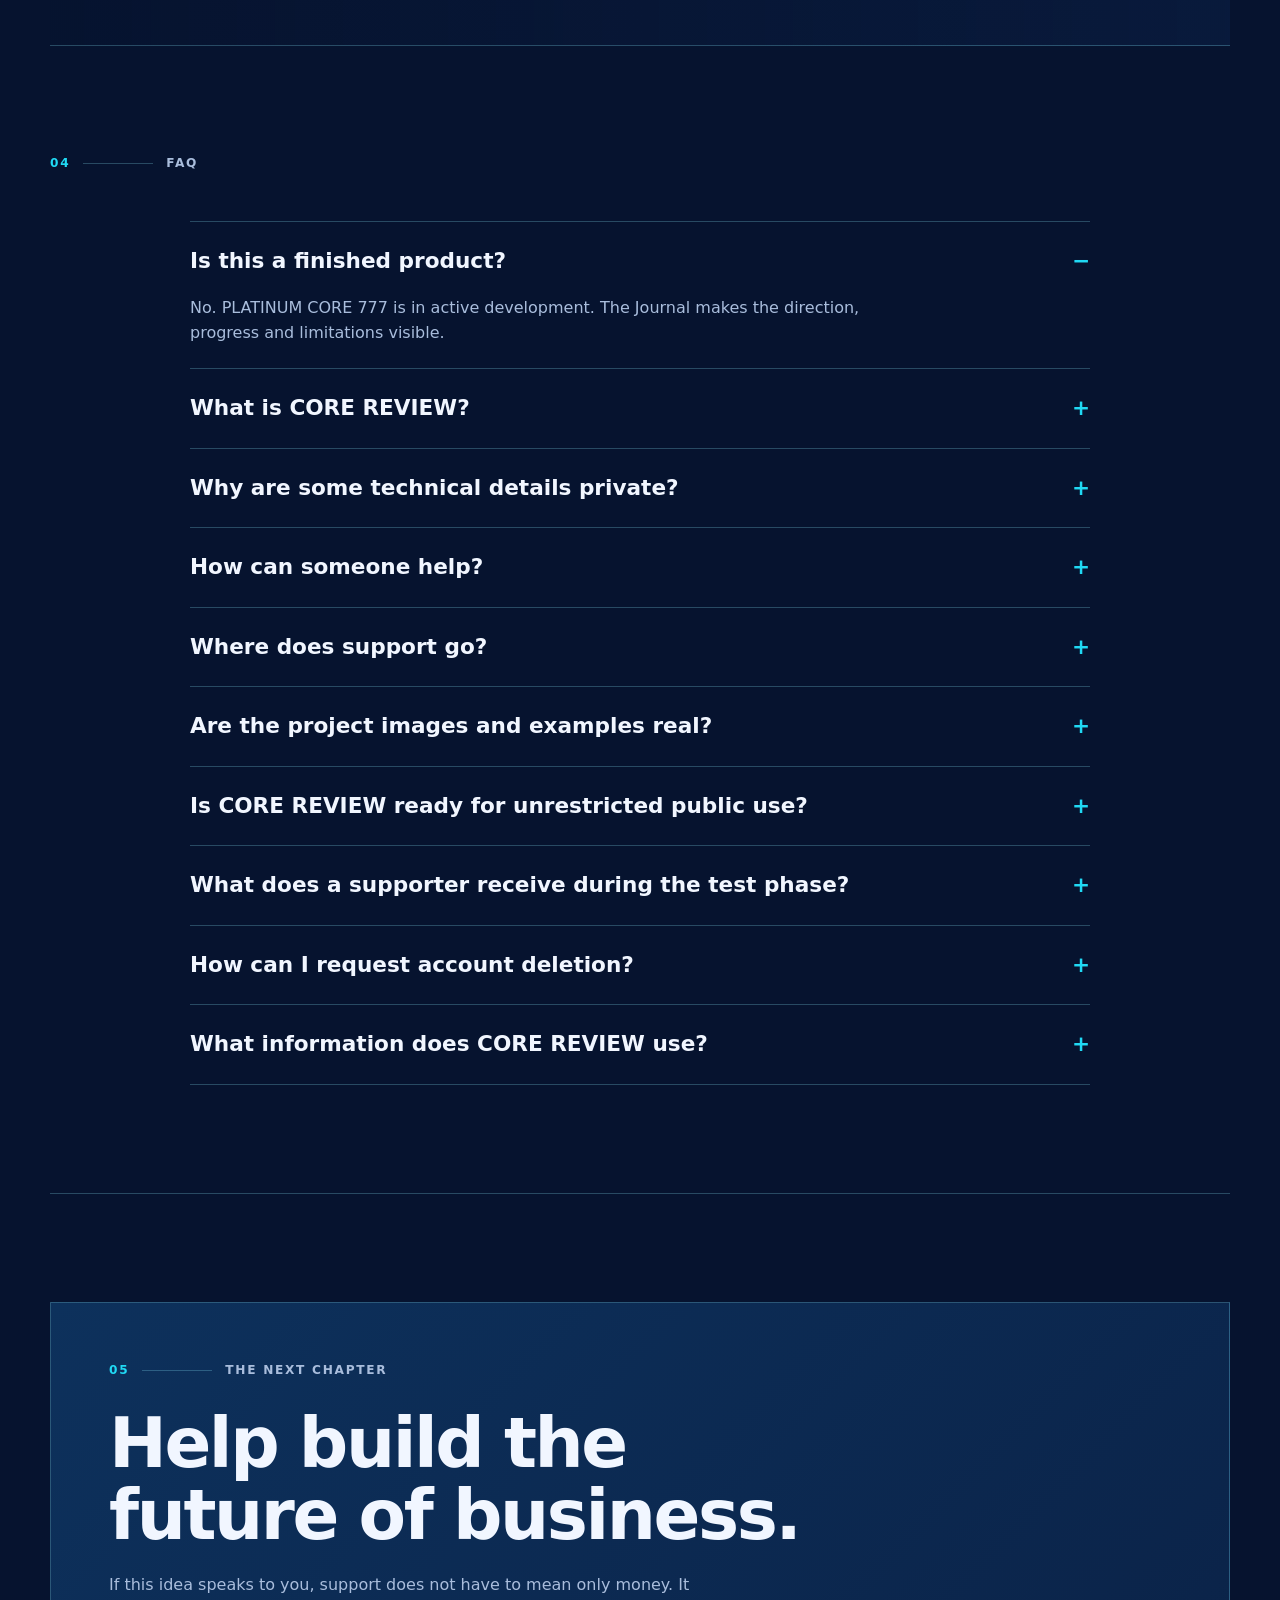
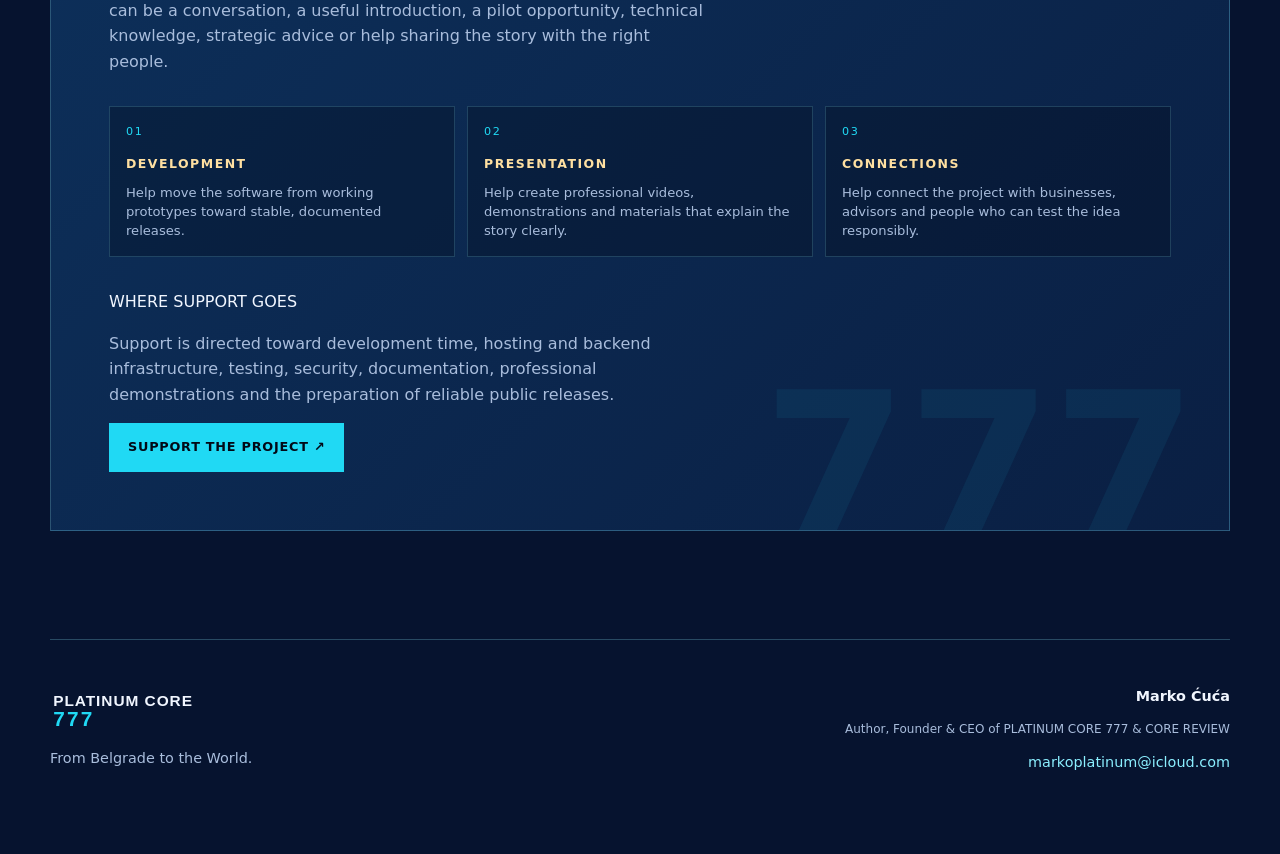
==== commit 35e8be25: "Expand Journal with development log and system map" ====
--- a/index.html
+++ b/index.html
@@ -19,6 +19,7 @@
       </a>
       <nav class="nav" aria-label="Journal navigation">
         <a href="#core-review" data-i18n="navCore">Core Review</a>
+        <a href="test-phase.html" data-i18n="navTest">Test Phase</a>
         <a href="#journal" data-i18n="navJournal">Journal</a>
         <a href="#accountability" data-i18n="navAuthor">Author</a>
         <a href="#faq" data-i18n="navFaq">FAQ</a>
@@ -43,7 +44,7 @@
           <a class="button button-primary" href="#core-review" data-i18n="heroButton">Read the Core Review story <span>↗</span></a>
           <a class="button button-ghost" href="https://platinumcore777.com/" data-i18n="homeButton">Visit the main site</a>
         </div>
-        <a class="hero-core-card" href="#core-review" aria-label="Core Review test version">
+        <a class="hero-core-card" href="test-phase.html" aria-label="Core Review test version">
           <span class="hero-core-card__eyebrow" data-i18n="coreReviewTestEyebrow">CORE REVIEW / TESTNA VERZIJA</span>
           <strong data-i18n="coreReviewTestTitle">Testna verzija je objavljena.</strong>
           <span class="hero-core-card__copy" data-i18n="coreReviewTestCopy">Uz donatorsku podršku u iznosu koji sami odredite, u skladu sa svojim mogućnostima i željama, dobijate pristupni kod i instrukcije za instalaciju.</span>
@@ -54,6 +55,15 @@
           <span data-i18n="heroFact2">BUILT FROM A REAL BUSINESS</span>
           <span data-i18n="heroFact3">PUBLICLY ACCOUNTABLE</span>
         </div>
+        <div class="journal-update-card">
+          <div class="journal-update-card__top">
+            <span class="journal-update-card__label" data-i18n="latestUpdateLabel">LATEST DEVELOPMENT UPDATE</span>
+            <span class="journal-update-card__status" data-i18n="latestUpdateStatus">PHASE 2 / ACTIVE DEVELOPMENT</span>
+          </div>
+          <p class="journal-update-card__date" data-i18n="latestUpdateDate">19 SEPTEMBER 2026</p>
+          <h2 data-i18n="latestUpdateTitle">Phase 2: Connecting the Core.</h2>
+          <p data-i18n="latestUpdateCopy">The main PLATINUM CORE 777 desktop core is now connected with the existing License Review layer through Supabase. The project is moving from separate working parts toward one controlled ecosystem, while CORE REVIEW enters its controlled test phase.</p>
+        </div>
       </section>
 
       <section id="core-review" class="feature shell">
@@ -88,6 +98,30 @@
             <p data-i18n="principle3Copy">Privacy and transparency are balanced through controlled access, not through total exposure.</p>
           </article>
         </div>
+        <div class="system-map">
+          <div class="system-map__heading">
+            <p class="kicker" data-i18n="systemMapKicker">THE MODULAR SYSTEM</p>
+            <h3 data-i18n="systemMapTitle">Three connected layers. One controlled ecosystem.</h3>
+            <p data-i18n="systemMapCopy">Each part has a different responsibility. Together they create the closed loop behind the PLATINUM CORE 777 vision.</p>
+          </div>
+          <div class="system-map__grid">
+            <article class="system-layer system-layer--core">
+              <span>01</span>
+              <strong data-i18n="systemLayer1Title">PLATINUM CORE 777</strong>
+              <p data-i18n="systemLayer1Copy">The protected main desktop core for Owner operations, licensed companies and synchronized business control.</p>
+            </article>
+            <article class="system-layer">
+              <span>02</span>
+              <strong data-i18n="systemLayer2Title">PLATINUM CORE LICENSE REVIEW</strong>
+              <p data-i18n="systemLayer2Copy">The Master Owner and client-license review layer where controlled business activity and license information are managed.</p>
+            </article>
+            <article class="system-layer">
+              <span>03</span>
+              <strong data-i18n="systemLayer3Title">CORE REVIEW</strong>
+              <p data-i18n="systemLayer3Copy">The human-facing mobile layer for users, approvals, verified visits, reviews, notifications and communication.</p>
+            </article>
+          </div>
+        </div>
       </section>
 
       <section id="journal" class="journal shell">
@@ -133,6 +167,35 @@
             <p data-i18n="article6Copy">Support helps turn an independently built idea into a tested, documented and more useful system for real businesses and people.</p>
             <a href="#support" data-i18n="readMore">See how to help ↗</a>
           </article>
+        </div>
+        <div class="development-log">
+          <div class="development-log__heading">
+            <p class="kicker" data-i18n="developmentLogKicker">LIVE DEVELOPMENT LOG</p>
+            <h3 data-i18n="developmentLogTitle">From a real business to a connected core.</h3>
+            <p data-i18n="developmentLogCopy">The project is being built in public, one verified step at a time. This is the current direction of travel.</p>
+          </div>
+          <div class="development-log__list">
+            <article class="log-entry">
+              <span class="log-entry__number">01</span>
+              <div><p class="log-entry__label" data-i18n="log1Label">FOUNDATION</p><h4 data-i18n="log1Title">A real business became the first test.</h4><p data-i18n="log1Copy">The vision began with real pressure, real work and the operational needs of a business in Belgrade.</p></div>
+            </article>
+            <article class="log-entry">
+              <span class="log-entry__number">02</span>
+              <div><p class="log-entry__label" data-i18n="log2Label">CORE CONCEPT</p><h4 data-i18n="log2Title">The modular idea took shape.</h4><p data-i18n="log2Copy">The project developed from one business tool into a connected operating-system concept for people, companies and licensed workspaces.</p></div>
+            </article>
+            <article class="log-entry">
+              <span class="log-entry__number">03</span>
+              <div><p class="log-entry__label" data-i18n="log3Label">CONNECTED LAYERS</p><h4 data-i18n="log3Title">The systems began speaking to one another.</h4><p data-i18n="log3Copy">The desktop core, License Review and Core Review are being connected through shared, controlled backend logic.</p></div>
+            </article>
+            <article class="log-entry">
+              <span class="log-entry__number">04</span>
+              <div><p class="log-entry__label" data-i18n="log4Label">TEST PHASE</p><h4 data-i18n="log4Title">CORE REVIEW is entering controlled testing.</h4><p data-i18n="log4Copy">The mobile layer is prepared for selected testers, with access, roles and feedback handled responsibly.</p></div>
+            </article>
+            <article class="log-entry">
+              <span class="log-entry__number">05</span>
+              <div><p class="log-entry__label" data-i18n="log5Label">NEXT DECISION</p><h4 data-i18n="log5Title">Turn working parts into reliable releases.</h4><p data-i18n="log5Copy">The next stage is documentation, testing, professional presentation and wider preparation — without pretending the work is finished.</p></div>
+            </article>
+          </div>
         </div>
       </section>
 
@@ -162,6 +225,10 @@
           <details><summary data-i18n="faq4Q">How can someone help?</summary><p data-i18n="faq4A">People can share the story, offer technical or strategic support, suggest a pilot, contact the author or support the next stage of development.</p></details>
           <details><summary data-i18n="faq5Q">Where does support go?</summary><p data-i18n="faq5A">Support is intended for development time, testing, documentation, professional presentation materials, infrastructure and the practical work required to move the project from prototypes toward reliable releases.</p></details>
           <details><summary data-i18n="faq6Q">Are the project images and examples real?</summary><p data-i18n="faq6A">The project story is based on real work and a real business. Some early presentation images are AI visualisations used to communicate the idea while resources for professional production are still being built.</p></details>
+          <details><summary data-i18n="faq7Q">Is CORE REVIEW ready for unrestricted public use?</summary><p data-i18n="faq7A">No. The current release is a controlled test version. Access is limited so that the system, roles, communication and feedback can be reviewed responsibly.</p></details>
+          <details><summary data-i18n="faq8Q">What does a supporter receive during the test phase?</summary><p data-i18n="faq8A">When access is available, a supporter may receive an access code and installation instructions for the controlled test version. This is not a promise of a finished commercial product.</p></details>
+          <details><summary data-i18n="faq9Q">How can I request account deletion?</summary><p data-i18n="faq9A">Users can request deletion from the app where available, or contact the project at markoplatinum@icloud.com. The external privacy page explains the process in more detail.</p></details>
+          <details><summary data-i18n="faq10Q">What information does CORE REVIEW use?</summary><p data-i18n="faq10A">Depending on the feature, CORE REVIEW may use account and profile details, approval information, verified visit information, reviews, notes and notifications needed to provide the service.</p></details>
         </div>
       </section>
 
@@ -187,6 +254,10 @@
               <p data-i18n="supportPoint3Copy">Help connect the project with businesses, advisors and people who can test the idea responsibly.</p>
             </div>
           </div>
+          <div class="support-transparency">
+            <span class="support-transparency__label" data-i18n="supportTransparencyLabel">WHERE SUPPORT GOES</span>
+            <p data-i18n="supportTransparencyCopy">Support is directed toward development time, hosting and backend infrastructure, testing, security, documentation, professional demonstrations and the preparation of reliable public releases.</p>
+          </div>
           <a class="button button-primary" href="https://platinumcore777.com/#support" data-i18n="supportButton">Support the Project ↗</a>
         </div>
       </section>
--- a/styles.css
+++ b/styles.css
@@ -308,3 +308,74 @@
   .brand { min-width: 150px; }
   .brand img { width: 138px; }
 }
+
+
+/* Core Review test-version callout */
+.hero-core-card {
+  position: absolute;
+  z-index: 1;
+  top: 8.5rem;
+  right: 0;
+  width: min(310px, 28%);
+  min-height: 300px;
+  padding: 1.35rem;
+  display: flex;
+  flex-direction: column;
+  justify-content: flex-end;
+  gap: .85rem;
+  border: 1px solid rgba(32, 217, 244, .55);
+  background:
+    linear-gradient(145deg, rgba(13, 49, 92, .96), rgba(2, 9, 22, .94)),
+    radial-gradient(circle at 85% 15%, rgba(32, 217, 244, .22), transparent 12rem);
+  box-shadow: 0 18px 45px rgba(0, 0, 0, .25);
+  transition: transform .2s ease, border-color .2s ease;
+}
+.hero-core-card::before {
+  content: "CORE";
+  position: absolute;
+  top: .65rem;
+  right: .9rem;
+  color: rgba(32, 217, 244, .18);
+  font-size: 3.8rem;
+  font-weight: 900;
+  line-height: 1;
+}
+.hero-core-card:hover {
+  transform: translateY(-4px);
+  border-color: var(--cyan);
+}
+.hero-core-card__eyebrow,
+.hero-core-card__link {
+  color: var(--cyan);
+  font-size: .68rem;
+  font-weight: 800;
+  letter-spacing: .12em;
+  text-transform: uppercase;
+}
+.hero-core-card strong {
+  max-width: 220px;
+  color: var(--text);
+  font-size: 1.45rem;
+  line-height: 1.08;
+}
+.hero-core-card__copy {
+  color: var(--muted);
+  font-size: .88rem;
+  line-height: 1.5;
+}
+.hero-core-card__link {
+  color: var(--cyan-soft);
+}
+@media (max-width: 1000px) {
+  .hero-core-card { width: min(310px, 30%); }
+}
+@media (max-width: 800px) {
+  .hero-core-card {
+    position: relative;
+    top: auto;
+    right: auto;
+    width: 100%;
+    min-height: 0;
+    margin-top: 2rem;
+  }
+}
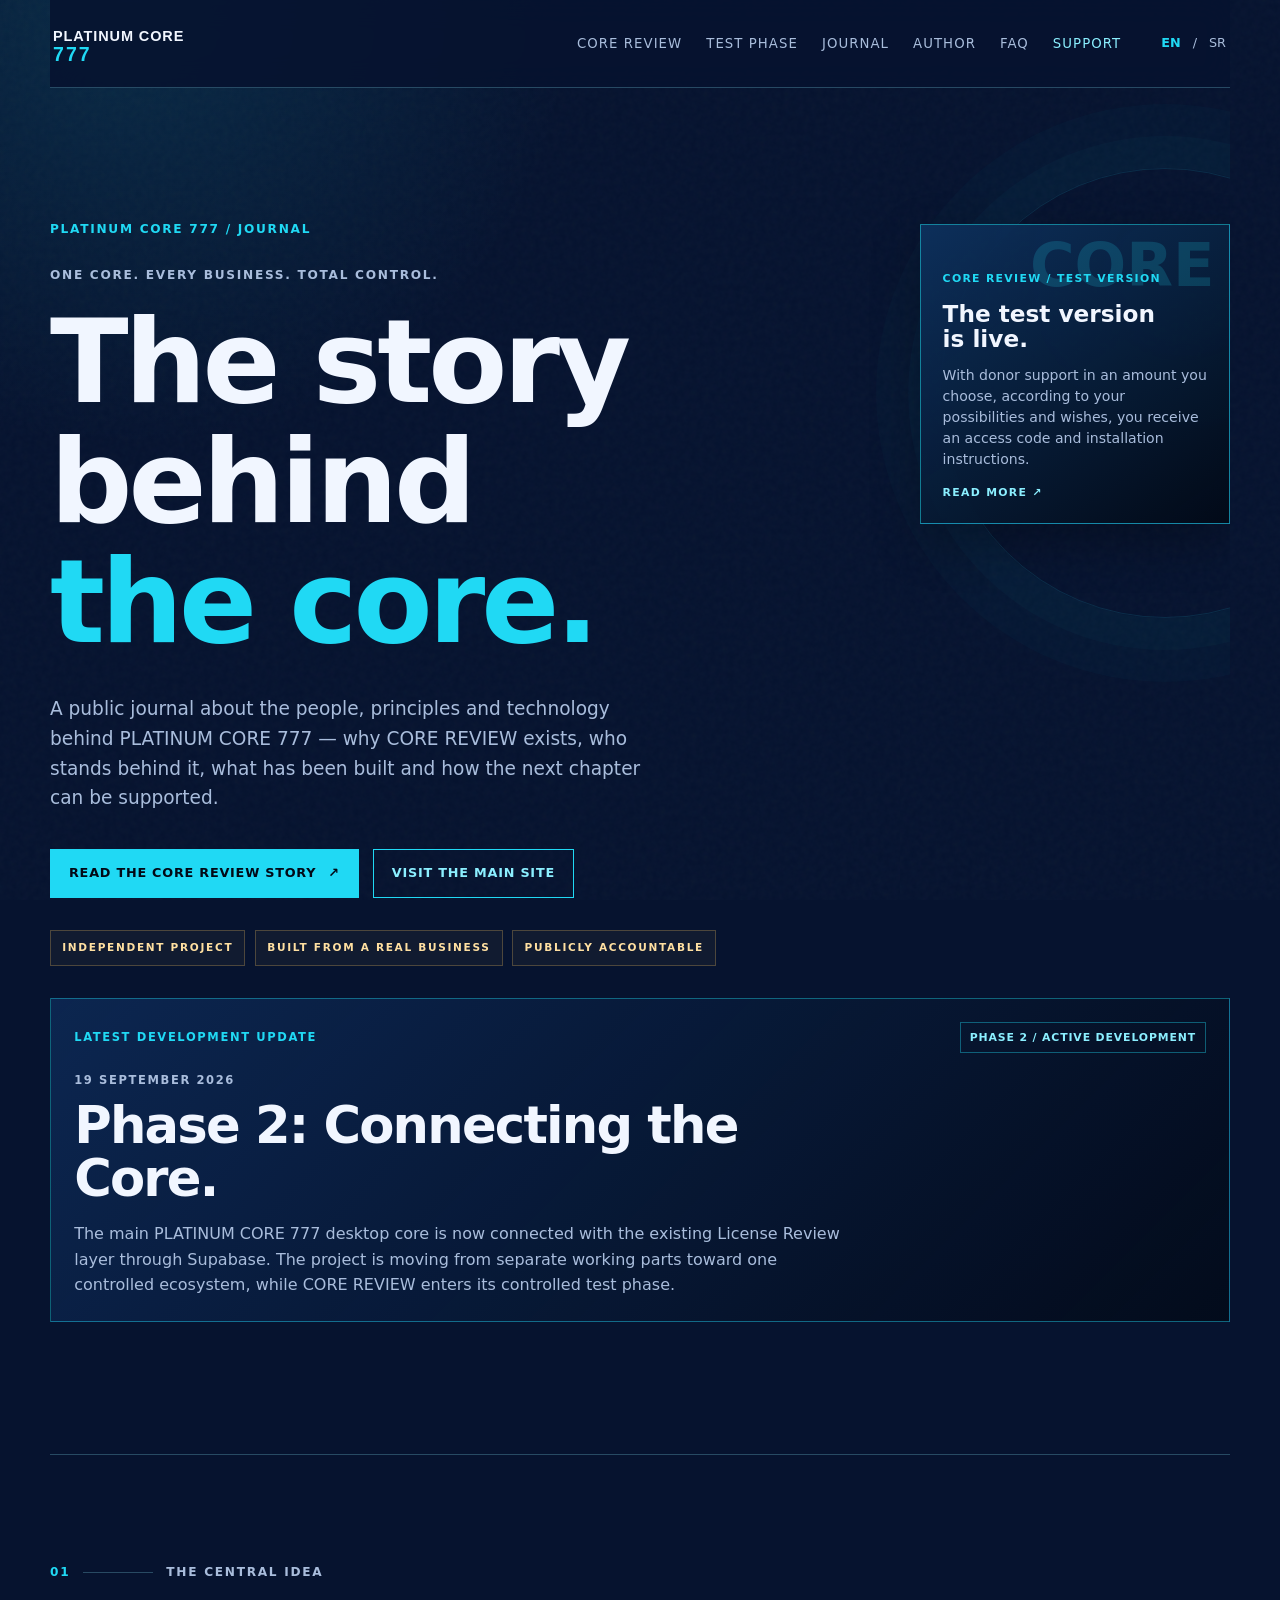
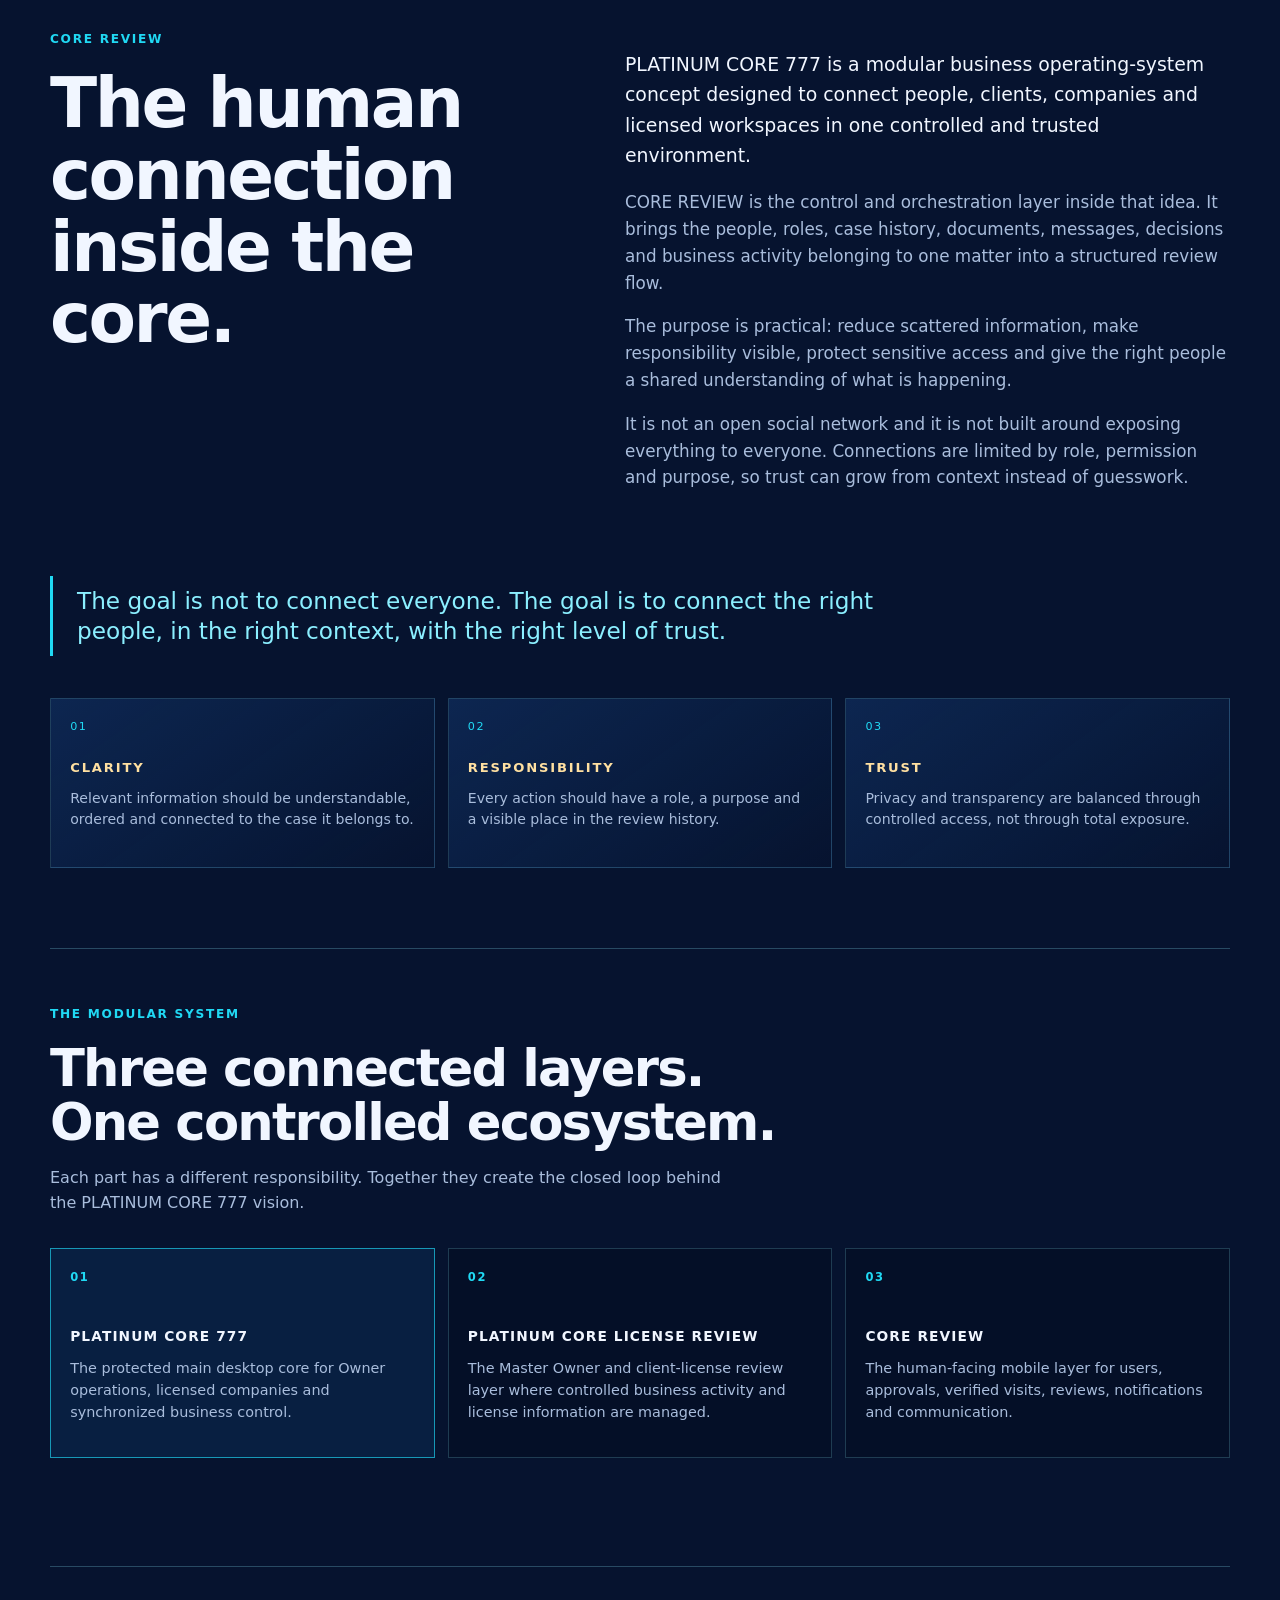
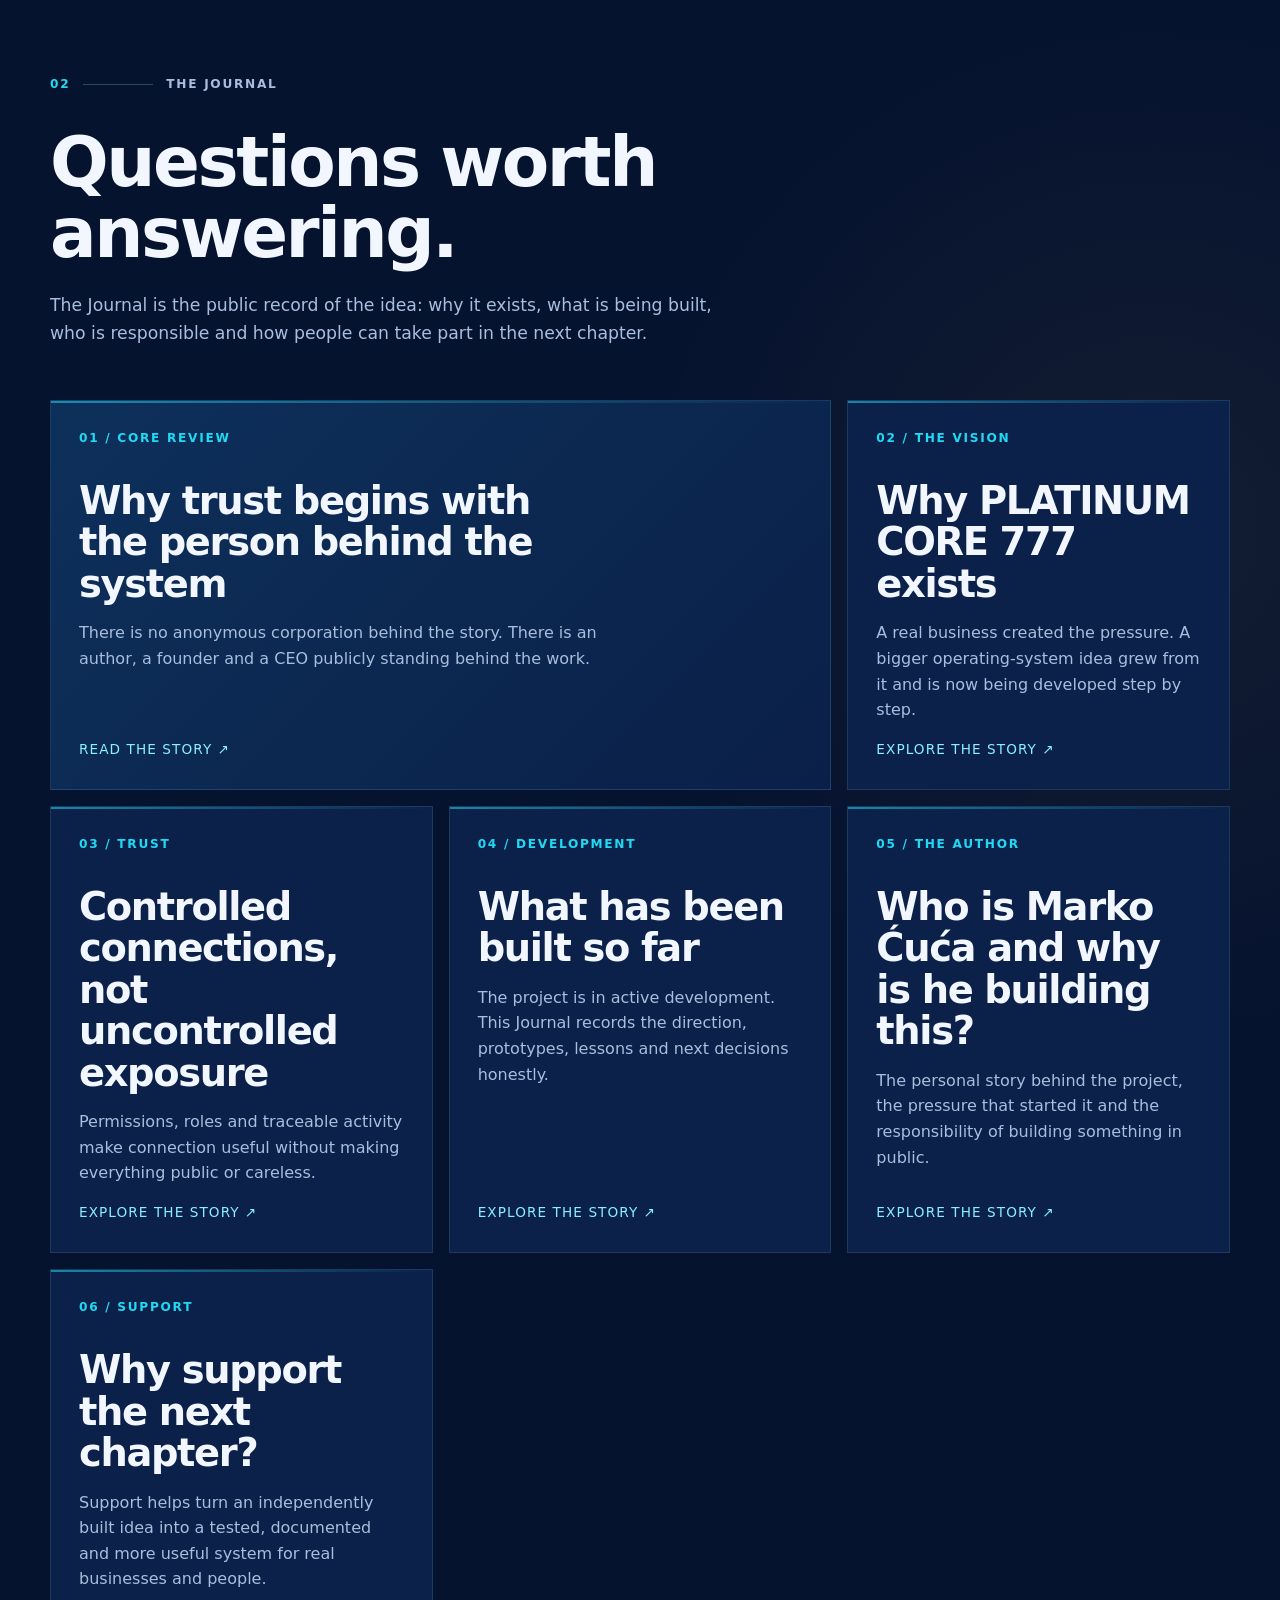
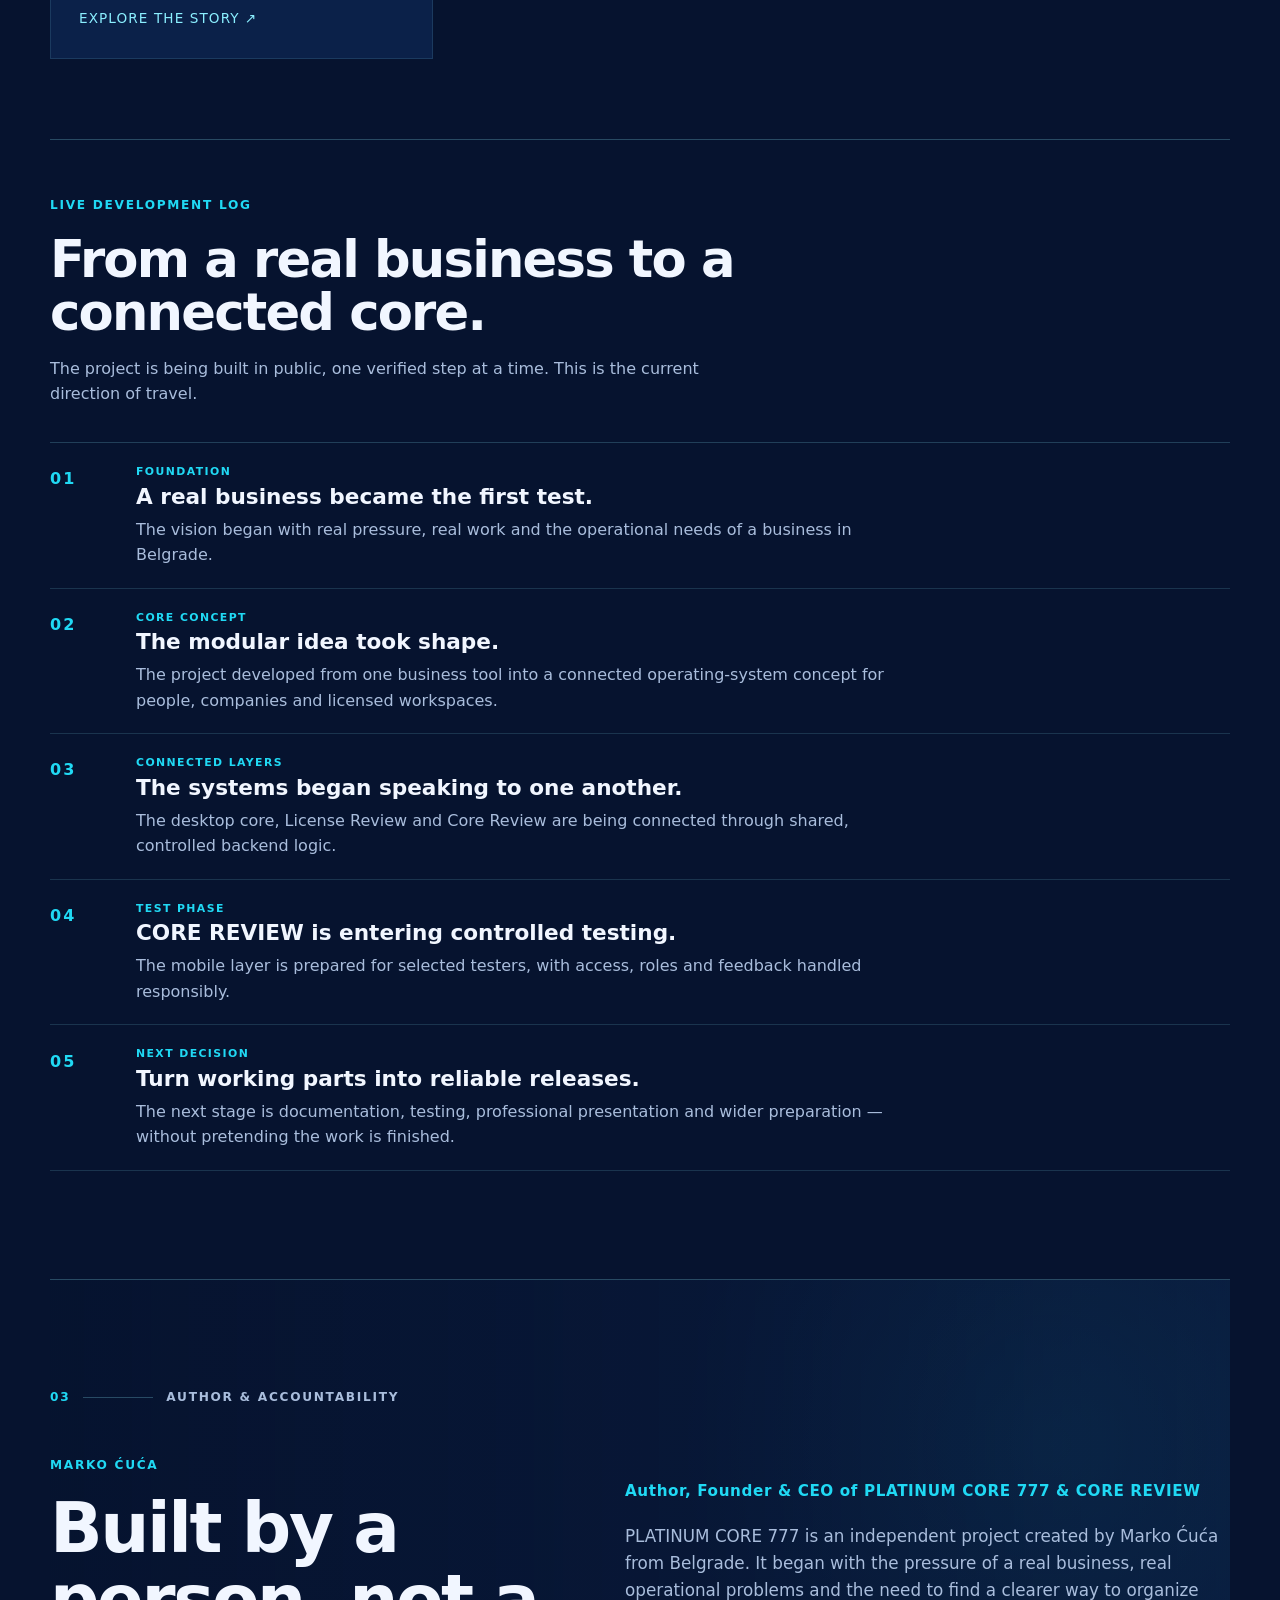
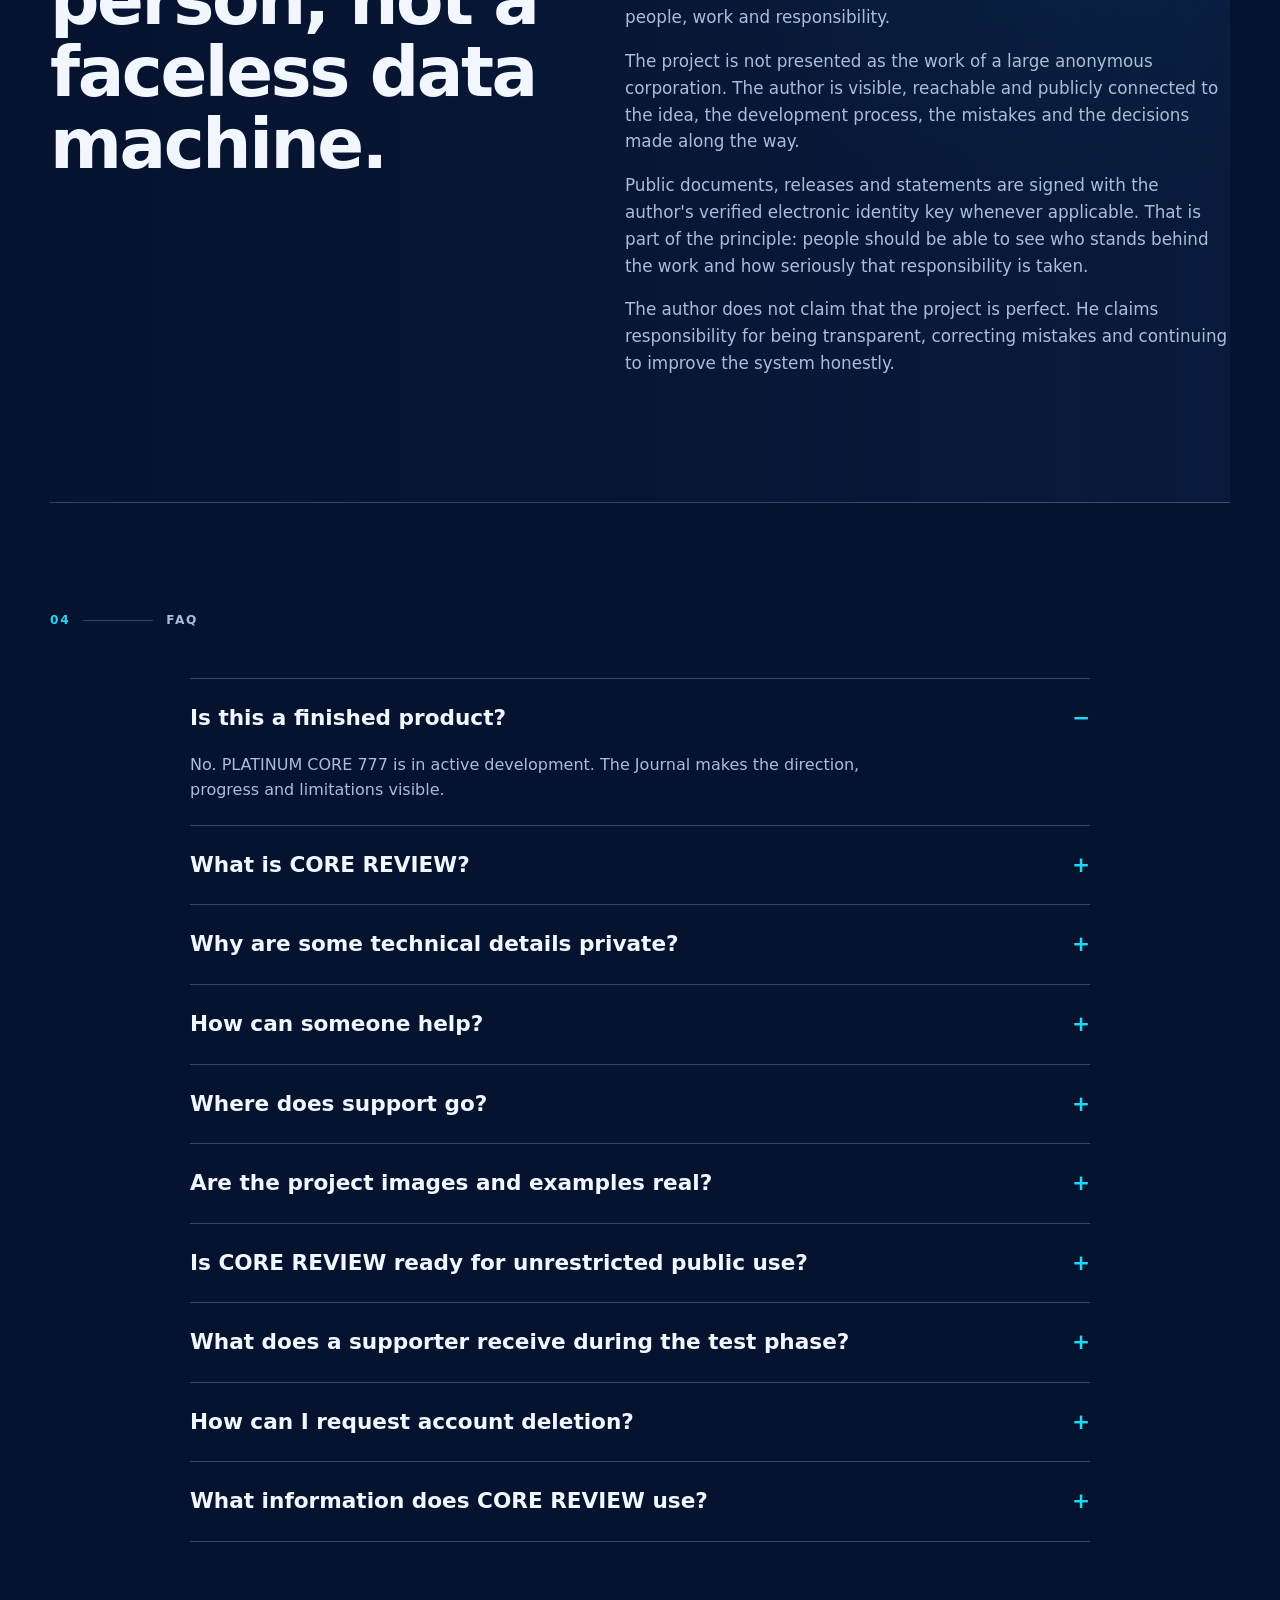
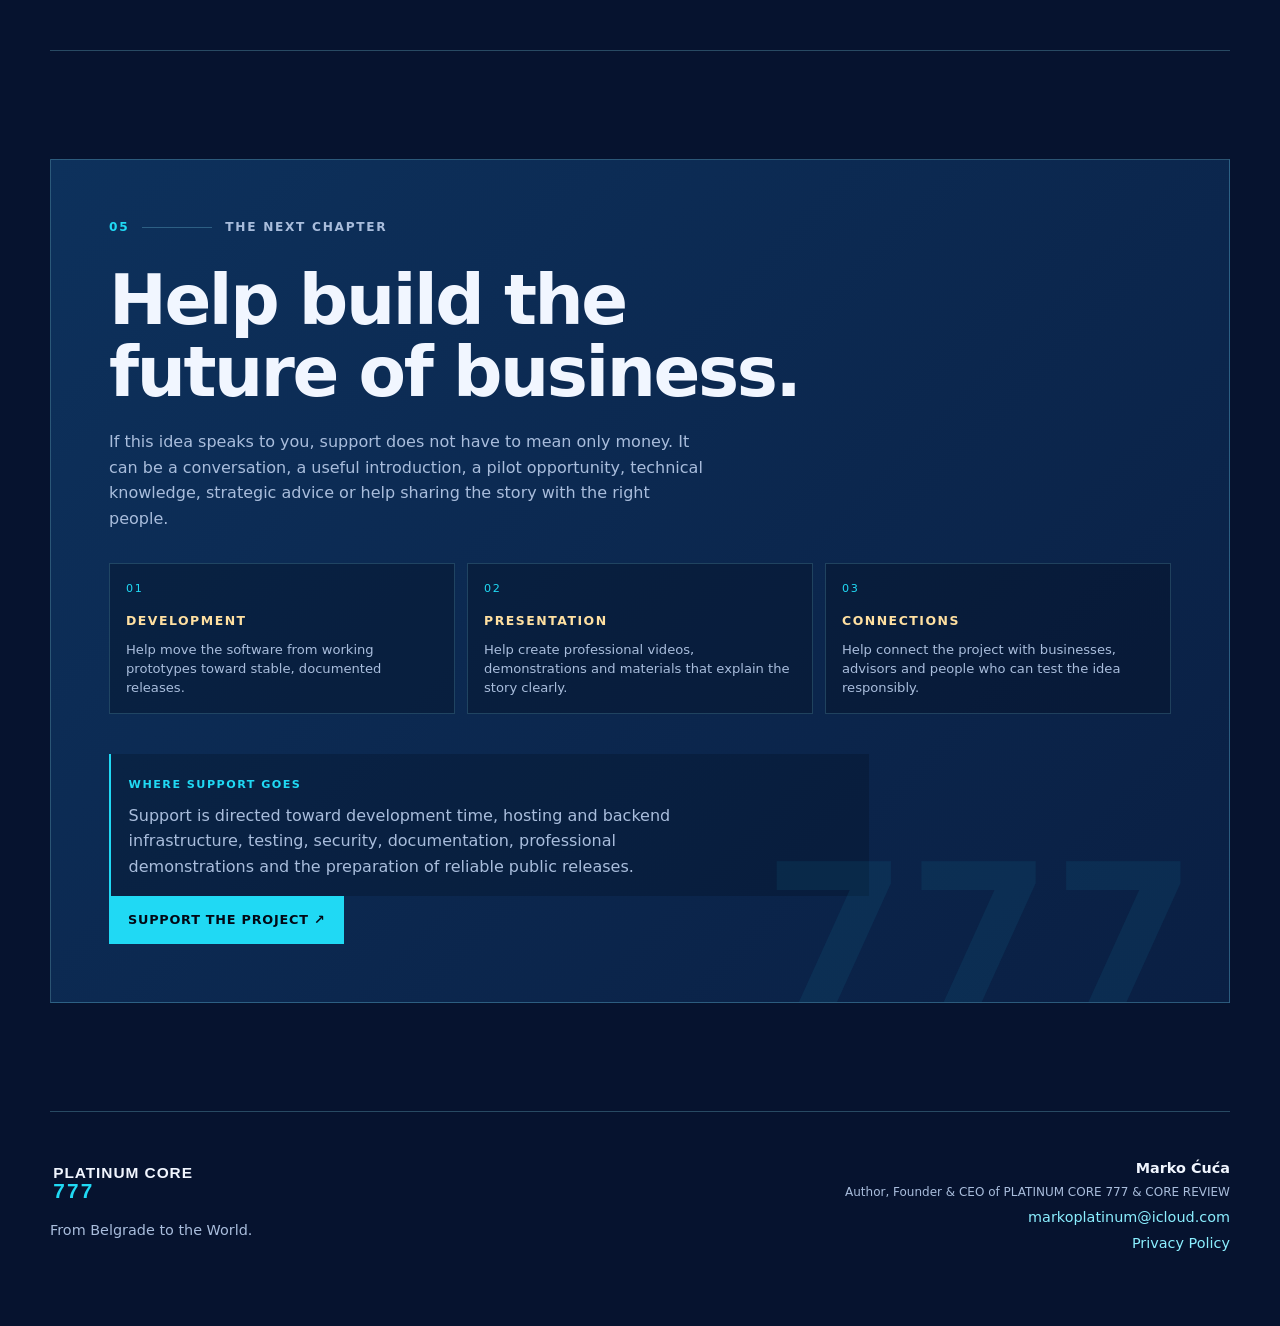
==== commit 728bac68: "Add direct Privacy Policy link to Journal footer" ====
--- a/index.html
+++ b/index.html
@@ -272,6 +272,7 @@
         <strong>Marko Ćuća</strong>
         <span>Author, Founder &amp; CEO of PLATINUM CORE 777 &amp; CORE REVIEW</span>
         <a href="mailto:markoplatinum@icloud.com">markoplatinum@icloud.com</a>
+        <a href="privacy-policy.html">Privacy Policy</a>
       </div>
     </footer>
   </body>
--- a/styles.css
+++ b/styles.css
@@ -379,3 +379,151 @@
     margin-top: 2rem;
   }
 }
+
+/* Journal expansion */
+.journal-update-card {
+  margin-top: 2rem;
+  padding: 1.45rem;
+  border: 1px solid rgba(32, 217, 244, .42);
+  background: linear-gradient(135deg, rgba(13, 40, 84, .9), rgba(2, 9, 22, .78));
+}
+.journal-update-card__top {
+  display: flex;
+  align-items: center;
+  justify-content: space-between;
+  gap: 1rem;
+  flex-wrap: wrap;
+}
+.journal-update-card__label,
+.journal-update-card__date {
+  color: var(--cyan);
+  font-size: .72rem;
+  font-weight: 800;
+  letter-spacing: .14em;
+}
+.journal-update-card__status {
+  padding: .35rem .55rem;
+  border: 1px solid rgba(32, 217, 244, .38);
+  color: var(--cyan-soft);
+  font-size: .68rem;
+  font-weight: 800;
+  letter-spacing: .08em;
+}
+.journal-update-card__date { margin: 1.15rem 0 .55rem; color: var(--muted); }
+.journal-update-card h2 { max-width: 720px; font-size: clamp(2rem, 4vw, 3.7rem); }
+.journal-update-card > p:last-child { max-width: 780px; margin: 1rem 0 0; color: var(--muted); }
+
+.system-map {
+  margin-top: 5rem;
+  padding-top: 3.5rem;
+  border-top: 1px solid var(--line);
+}
+.system-map__heading { max-width: 760px; }
+.system-map__heading h3,
+.development-log__heading h3 { margin-top: .5rem; font-size: clamp(2rem, 4vw, 3.7rem); }
+.system-map__heading > p:last-child,
+.development-log__heading > p:last-child { max-width: 680px; margin: 1rem 0 0; color: var(--muted); }
+.system-map__grid {
+  display: grid;
+  grid-template-columns: repeat(3, minmax(0, 1fr));
+  gap: .8rem;
+  margin-top: 2rem;
+}
+.system-layer {
+  min-height: 210px;
+  padding: 1.2rem;
+  border: 1px solid rgba(139, 239, 255, .2);
+  background: rgba(2, 9, 22, .3);
+}
+.system-layer--core { border-color: rgba(32, 217, 244, .65); background: rgba(13, 49, 92, .42); }
+.system-layer > span,
+.log-entry__number {
+  display: block;
+  color: var(--cyan);
+  font-size: .72rem;
+  font-weight: 800;
+  letter-spacing: .14em;
+}
+.system-layer strong { display: block; margin-top: 2.4rem; color: var(--text); font-size: .86rem; letter-spacing: .08em; }
+.system-layer p { margin: .7rem 0 0; color: var(--muted); font-size: .9rem; line-height: 1.5; }
+
+.development-log {
+  margin-top: 5rem;
+  padding-top: 3.5rem;
+  border-top: 1px solid var(--line);
+}
+.development-log__heading { max-width: 780px; }
+.development-log__list { margin-top: 2.2rem; border-top: 1px solid rgba(139, 239, 255, .2); }
+.log-entry {
+  display: grid;
+  grid-template-columns: 70px 1fr;
+  gap: 1rem;
+  padding: 1.25rem 0;
+  border-bottom: 1px solid rgba(139, 239, 255, .15);
+}
+.log-entry__number { padding-top: .2rem; font-size: 1rem; }
+.log-entry__label { margin: 0 0 .25rem; color: var(--cyan); font-size: .68rem; font-weight: 800; letter-spacing: .13em; }
+.log-entry h4 { margin: 0; color: var(--text); font-size: 1.35rem; line-height: 1.15; }
+.log-entry > div > p:last-child { max-width: 760px; margin: .45rem 0 0; color: var(--muted); }
+
+.support-transparency {
+  max-width: 760px;
+  margin: 2.5rem 0 0;
+  padding: 1rem 1.1rem;
+  border-left: 2px solid var(--cyan);
+  background: rgba(2, 9, 22, .24);
+}
+.support-transparency__label { color: var(--cyan); font-size: .7rem; font-weight: 800; letter-spacing: .13em; }
+.support-transparency p { margin: .45rem 0 0; color: var(--muted); }
+
+.test-page,
+.policy-page { padding: 88px 0 110px; }
+.test-page__hero,
+.policy-page__hero { padding: 70px 0 55px; border-bottom: 1px solid var(--line); }
+.test-page__hero h1,
+.policy-page__hero h1 { max-width: 900px; font-size: clamp(3rem, 8vw, 7rem); }
+.test-page__hero p,
+.policy-page__hero p { max-width: 760px; color: var(--muted); font-size: 1.1rem; }
+.page-actions { display: flex; flex-wrap: wrap; gap: .75rem; margin-top: 1.8rem; }
+.test-section,
+.policy-section { padding: 62px 0; border-bottom: 1px solid var(--line); }
+.test-section h2,
+.policy-section h2 { margin-bottom: 1rem; font-size: clamp(2rem, 4vw, 3.8rem); }
+.test-section > p,
+.policy-section > p { max-width: 820px; color: var(--muted); }
+.test-grid {
+  display: grid;
+  grid-template-columns: repeat(3, minmax(0, 1fr));
+  gap: .8rem;
+  margin-top: 2rem;
+}
+.test-card {
+  min-height: 220px;
+  padding: 1.25rem;
+  border: 1px solid rgba(139, 239, 255, .22);
+  background: rgba(2, 9, 22, .3);
+}
+.test-card strong { display: block; margin-top: 2rem; color: var(--text); font-size: 1.2rem; }
+.test-card p { color: var(--muted); font-size: .92rem; }
+.test-steps,
+.policy-list { display: grid; gap: .7rem; margin: 1.6rem 0 0; padding: 0; list-style: none; }
+.test-steps li,
+.policy-list li { padding: 1rem 1.1rem; border-left: 2px solid var(--cyan); background: rgba(2, 9, 22, .24); color: var(--muted); }
+.test-steps strong,
+.policy-list strong { color: var(--text); }
+.test-contact {
+  padding: 1.4rem;
+  border: 1px solid rgba(32, 217, 244, .5);
+  background: linear-gradient(135deg, rgba(13, 49, 92, .78), rgba(2, 9, 22, .75));
+}
+.test-contact a,
+.policy-link { color: var(--cyan-soft); text-decoration: underline; text-underline-offset: 3px; }
+.policy-section h3 { margin: 2rem 0 .55rem; color: var(--text); font-size: 1.35rem; }
+.policy-section p { max-width: 820px; color: var(--muted); }
+.policy-meta { color: var(--cyan); font-size: .78rem; font-weight: 800; letter-spacing: .1em; text-transform: uppercase; }
+@media (max-width: 800px) {
+  .system-map__grid,
+  .test-grid { grid-template-columns: 1fr; }
+  .journal-update-card h2 { font-size: 2.2rem; }
+  .log-entry { grid-template-columns: 48px 1fr; }
+}
